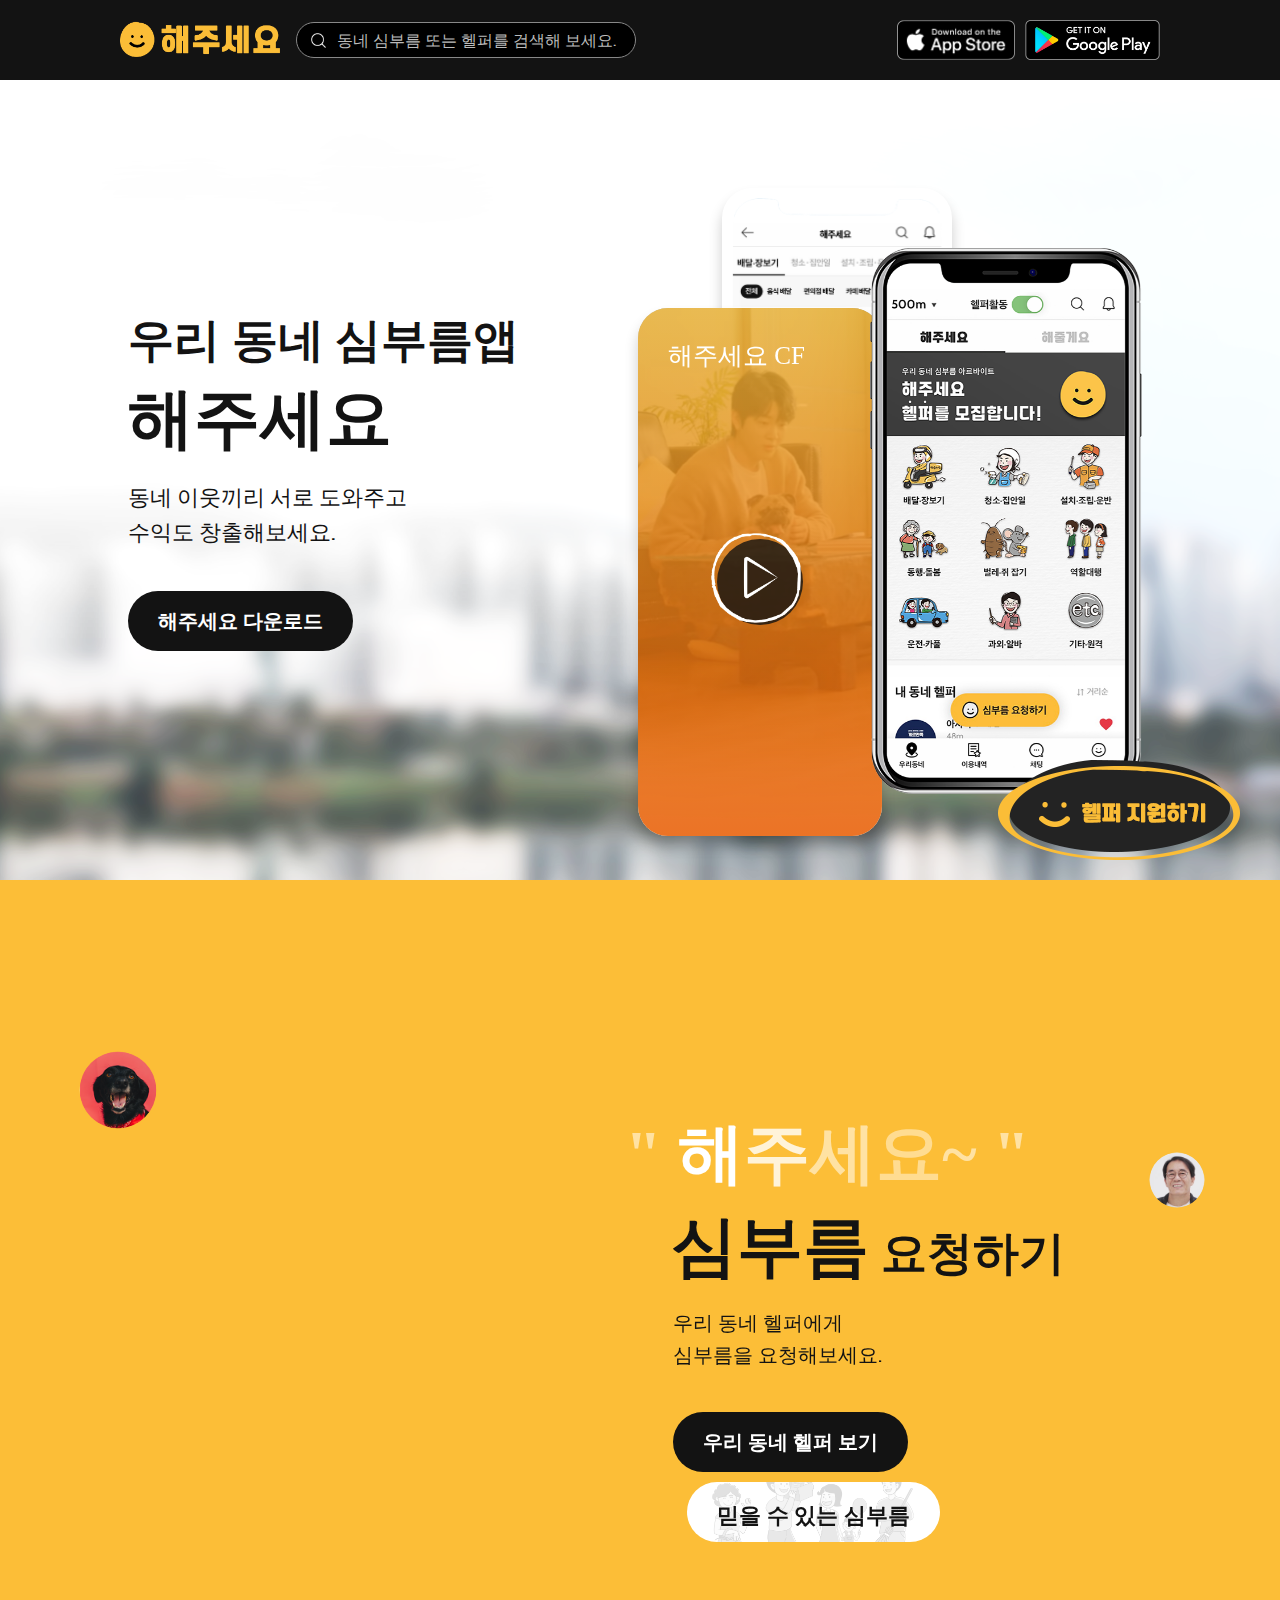
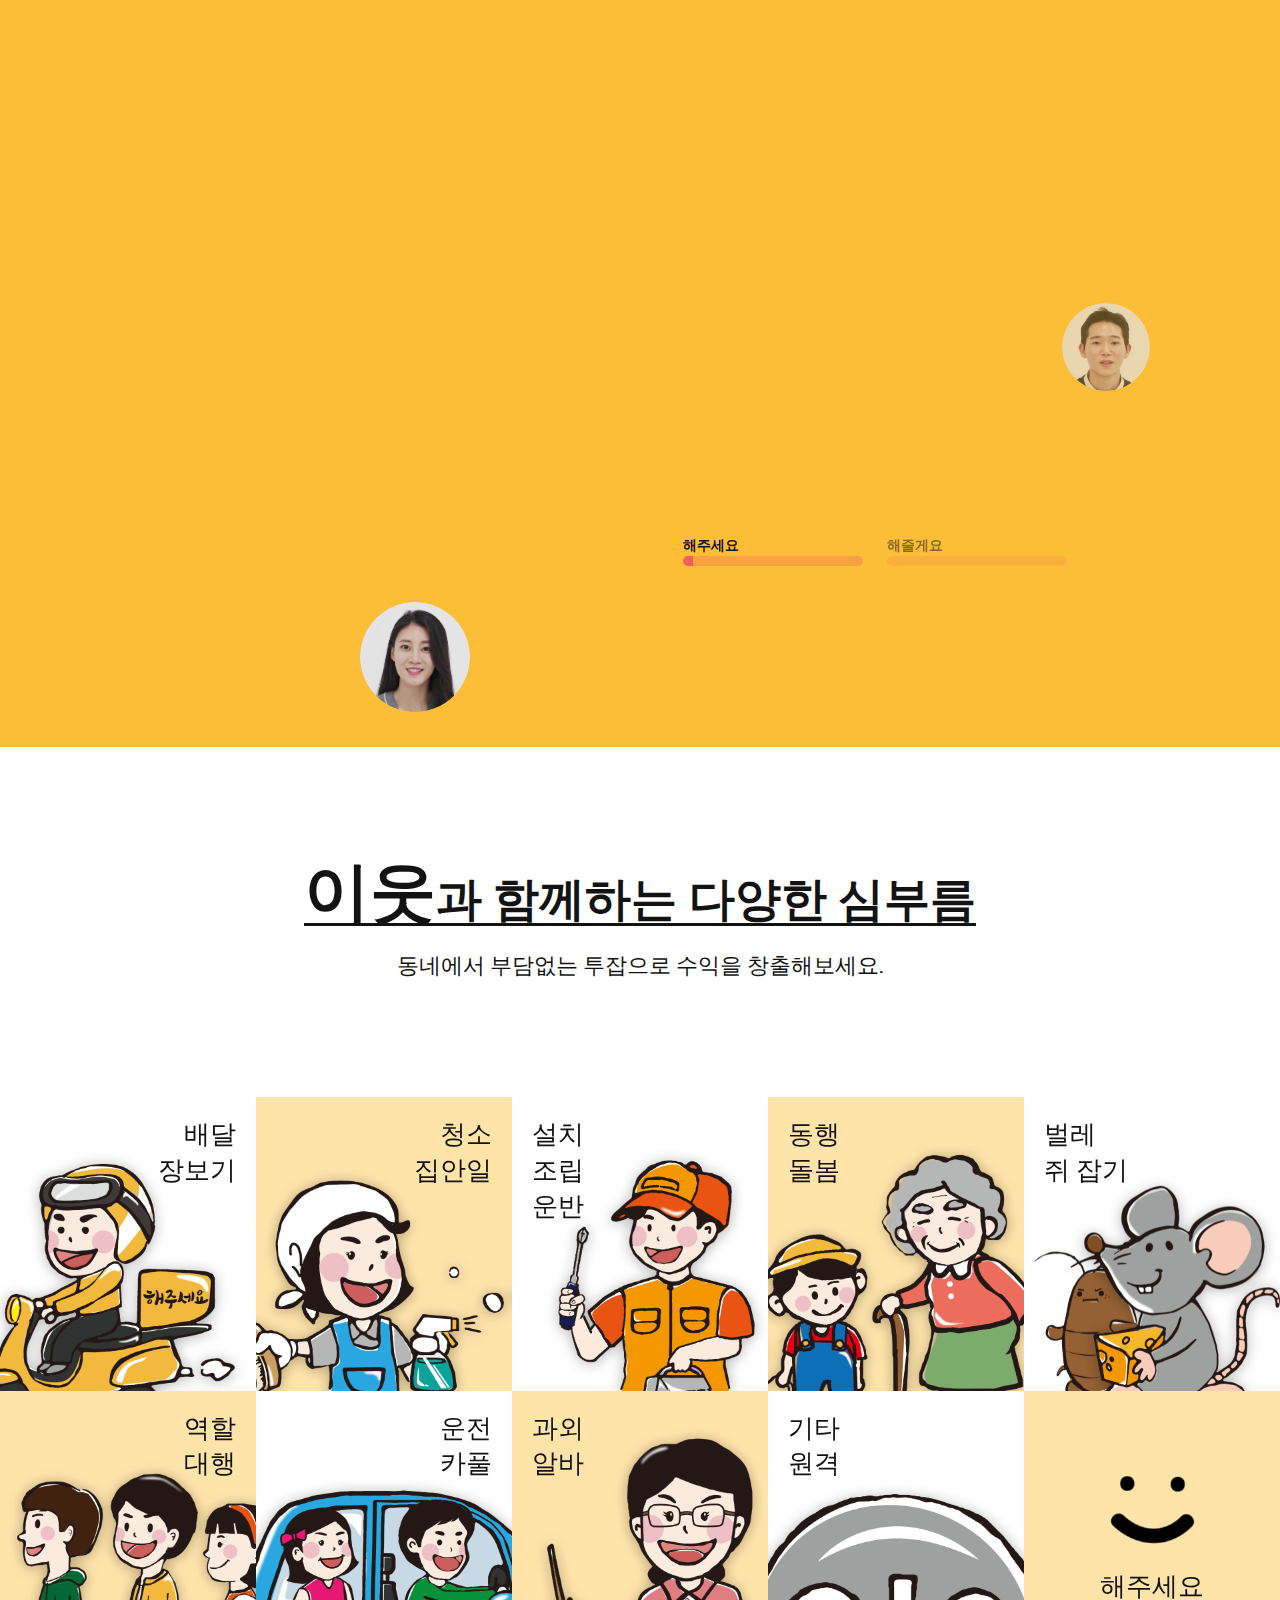
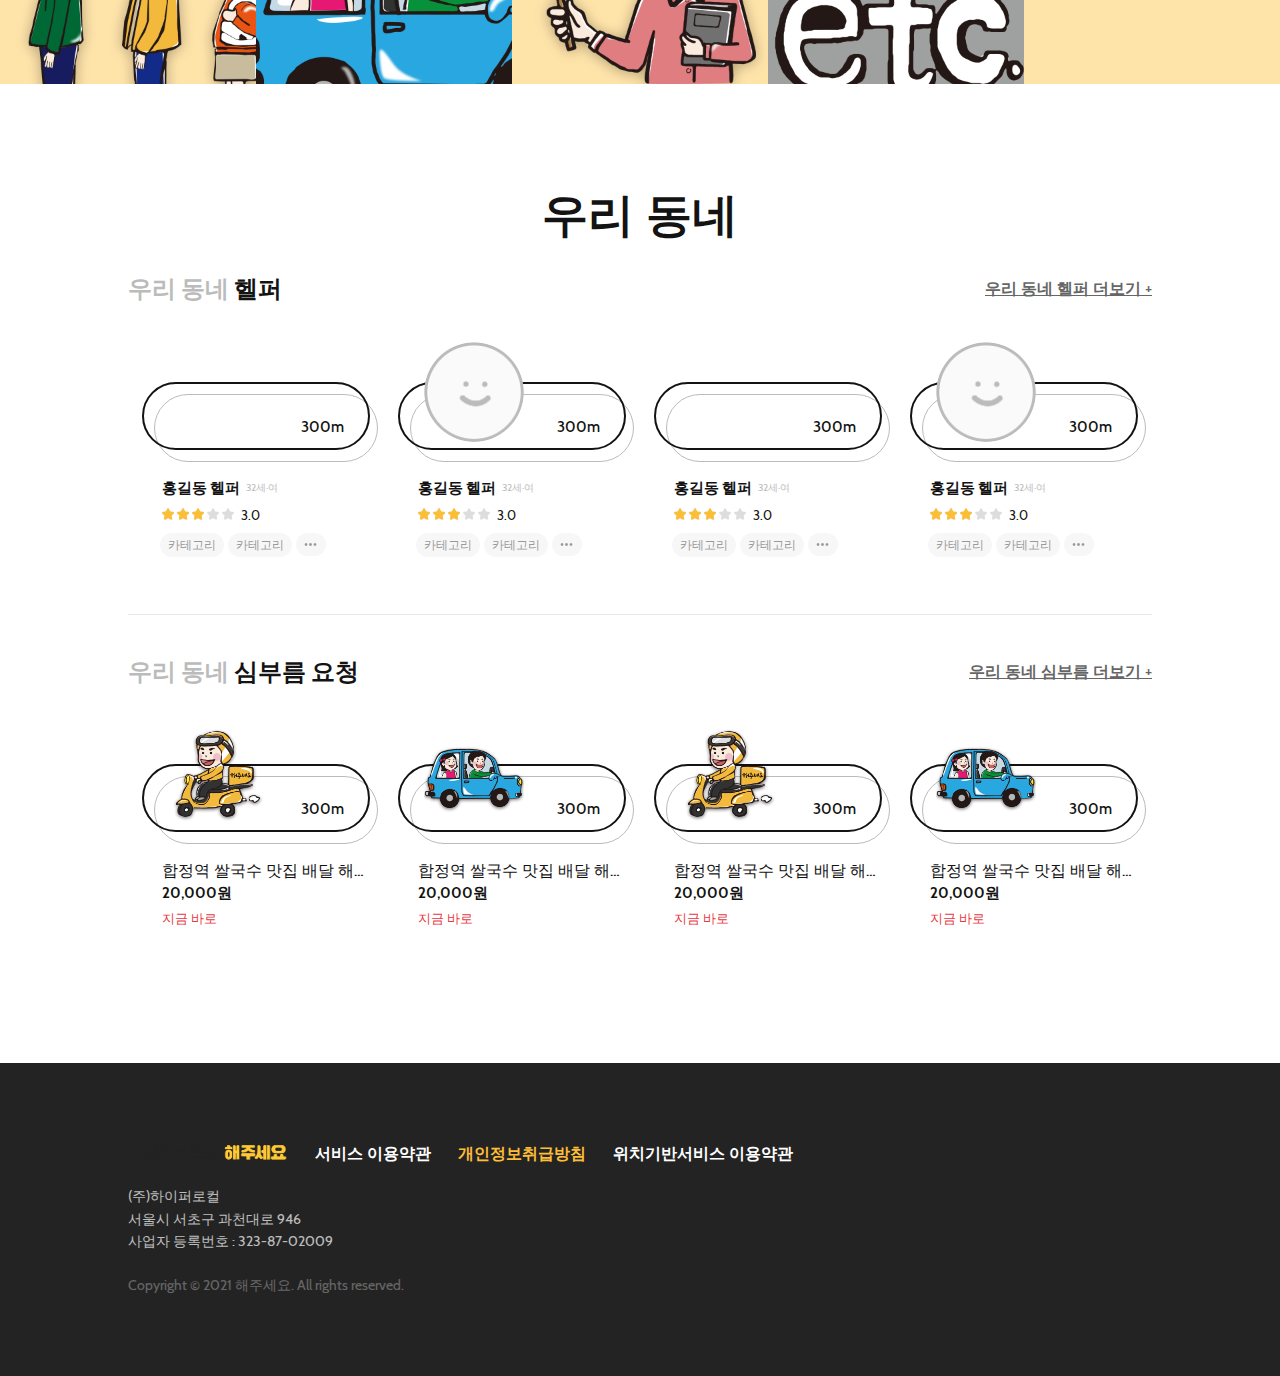
==== A010101.html @ 89521e93 "init" ====
<!DOCTYPE html>
<html lang="ko">
  <head>
    <title>해주세요</title>

    <meta charset="UTF-8" />
    <meta http-equiv="X-UA-Compatible" content="IE=edge" />
    <meta
      name="viewport"
      content="width=device-width, initial-scale=1.0, maximum-scale=1.0, user-scalable=0"
    />
    <meta name="title" content="해주세요" />
    <meta name="format-detection" content="telephone=no" />
    <script src="js/jquery.min.js"></script>
    <script src="js/slick.min.js"></script>
    <script src="js/swiper-bundle.min.js"></script>
    <script src="js/swiper-bundle.min.js"></script>
    <script src="js/photoswipe.min.js"></script>
    <script src="js/photoswipe-ui-default.min.js"></script>
    <script src="js/scripts.v1.js"></script>
    <link rel="stylesheet" href="css/swiper-bundle.min.css" />
    <link rel="stylesheet" href="css/photoswipe.min.css" />
    <link rel="stylesheet" href="css/default-skin.min.css" />
    <link rel="stylesheet" href="css/slick.min.css" />
    <link rel="stylesheet" href="css/swiper-bundle.min.css" />
    <link rel="stylesheet" href="css/style.v1.css" />
  </head>

  <body>
    <div id="viewport">
      <header class="header">
        <div class="app-inner">
          <div class="left">
            <ul class="util">
              <li>
                <h1>
                  <a href="A010101.html"><img src="img/logo.png" alt="" /></a>
                </h1>
              </li>
              <li class="headerSearch">
                <div class="global-search">
                  <input
                    type="text"
                    name=""
                    value=""
                    placeholder="동네 심부름 또는 헬퍼를 검색해 보세요."
                  />
                  <a href="B010101.html" class="ico search">검색</a>
                </div>
                <div class="list-keyword mobileKeyword">
                  <ul>
                    <li>
                      <a href="#">
                        <div class="keyword-img">
                          <img src="img/categoryA.png" alt="" />
                        </div>
                        <span class="word">배달·장보기</span>
                      </a>
                    </li>
                    <li>
                      <a href="#">
                        <span class="word">배달·장보기</span>
                      </a>
                    </li>
                    <li>
                      <a href="#">
                        <div class="keyword-img">
                          <img src="img/categoryG.png" alt="" />
                        </div>
                        <span class="word">배달·장보기</span>
                      </a>
                    </li>
                    <li>
                      <a href="#">
                        <span class="word">배달·장보기</span>
                      </a>
                    </li>
                  </ul>
                </div>
              </li>
            </ul>
          </div>
          <div class="right">
            <ul class="util">
              <li>
                <a
                  href="javascript:void(0);"
                  onclick="goAppStore();"
                  class="btn-store"
                  ><img src="img/app-store.png" alt=""
                /></a>
              </li>
              <li>
                <a
                  href="javascript:void(0);"
                  onclick="goPlayStore();"
                  class="btn-store"
                  ><img src="img/google-play.png" alt=""
                /></a>
              </li>
              <li class="mobileSearch">
                <a href="javascript:void(0);" class="ico search"></a>
              </li>
            </ul>
          </div>
        </div>
      </header>

      <div class="fixed-btn">
        <a href="helpers"
          ><img src="img/fixed-btn-01.png" alt="헬퍼 지원하기"
        /></a>
      </div>
      <div class="container">
        <section class="app-section main">
          <div class="app-inner">
            <div class="table">
              <div class="cell">
                <div class="copy">
                  <h2 class="tit reco">
                    우리 동네 심부름앱<br /><b>해주세요</b>
                  </h2>
                  <p>동네 이웃끼리 서로 도와주고<br />수익도 창출해보세요.</p>
                  <div class="box-btn">
                    <a
                      href="javascript:void(0);"
                      onclick="goCommonStore();"
                      class="btn normal main-btn"
                      >해주세요 다운로드</a
                    >
                  </div>
                </div>

                <div class="mockup el-move-defualt">
                  <div class="device small">
                    <div class="device-inner">
                      <img src="img/img-hepers.png" alt="" />
                    </div>
                  </div>
                  <div class="device video">
                    <p class="reco">해주세요 CF</p>
                    <div class="device-inner">
                      <img src="img/img-video.png" alt="" />
                    </div>
                    <a
                      href="https://youtu.be/a8Wl3noHQjM"
                      target="_blank"
                      class="play"
                      >동영상보기</a
                    >
                  </div>
                  <div class="device strong">
                    <div class="device-inner">
                      <img src="img/img-device-main.png" alt="" />
                    </div>
                  </div>
                </div>
              </div>
            </div>
          </div>
        </section>

        <section class="app-section slideCont service">
          <ul class="slick-slider single-item">
            <li class="service-please">
              <div class="app-inner">
                <div class="table">
                  <div class="cell">
                    <div class="copy">
                      <h3 class="tit reco">
                        <span class="color clv3">"&nbsp;</span>
                        <span class="color clv1">해</span>
                        <span class="color clv2">주</span>
                        <span class="color clv3">세</span>
                        <span class="color clv4">요</span>
                        <span class="color clv3">~</span>
                        <span class="color clv3">&nbsp;"</span>
                      </h3>
                      <h3 class="tit reco"><b>심부름</b> 요청하기</h3>
                      <p>
                        우리 동네 헬퍼에게<br />
                        심부름을 요청해보세요.
                      </p>
                      <div class="box-btn">
                        <a href="B010101.html" class="btn normal"
                          >우리 동네 헬퍼 보기</a
                        >
                        <a href="C010101.html" class="btn point"
                          >믿을 수 있는 심부름</a
                        >
                      </div>
                    </div>
                  </div>
                </div>
                <div class="mockup el-move">
                  <div class="device device01">
                    <div class="device-inner">
                      <img src="img/img-profile.png" alt="" />
                    </div>
                  </div>
                  <div class="device device02" style="position: relative">
                    <div class="device-inner">
                      <img src="img/img-hepers.png" alt="" />
                    </div>
                  </div>
                </div>
              </div>
            </li>
            <li class="service-doit">
              <div class="app-inner">
                <div class="table">
                  <div class="cell">
                    <div class="copy">
                      <h3 class="tit reco">
                        <span class="color clv3">"&nbsp;</span>
                        <span class="color clv1">해</span>
                        <span class="color clv2">줄</span>
                        <span class="color clv3">게</span>
                        <span class="color clv4">요</span>
                        <span class="color clv3">~</span>
                        <span class="color clv3">&nbsp;"</span>
                      </h3>
                      <h3 class="tit reco"><b>헬퍼</b>로 활동하기</h3>
                      <p>
                        동네에서 부담없는 투잡으로<br />
                        수익을 창출해보세요.
                      </p>
                      <div class="box-btn">
                        <a href="#" class="btn normal">헬퍼 지원하기</a>
                      </div>
                    </div>
                  </div>
                </div>
                <div class="mockup el-move">
                  <div class="device device01">
                    <div class="device-inner">
                      <div class="swiper-container device-swiper">
                        <ul class="swiper-wrapper">
                          <li class="swiper-slide">
                            <img src="img/img-video.png" alt="" />
                          </li>
                          <li class="swiper-slide">
                            <img src="img/img-demo.png" alt="" />
                          </li>
                          <li class="swiper-slide">
                            <img src="img/img-video.png" alt="" />
                          </li>
                          <li class="swiper-slide">
                            <img src="img/img-demo.png" alt="" />
                          </li>
                        </ul>
                        <div class="swiper-pagination"></div>
                      </div>
                    </div>
                  </div>
                  <div class="device device01">
                    <div class="device-inner">
                      <img src="img/img-pagedetail.png" alt="" />
                    </div>
                  </div>
                  <div class="device device02">
                    <div class="device-inner">
                      <img src="img/img-list.png" alt="" />
                    </div>
                  </div>
                </div>
              </div>
            </li>
          </ul>
          <div class="progressPosition">
            <div class="progressBarContainer">
              <a href="#" class="slider-link-tab">
                <h3>해주세요</h3>
                <span data-slick-index="0" class="progressBar"></span>
              </a>
              <a href="#" class="slider-link-tab">
                <h3>해줄게요</h3>
                <span data-slick-index="1" class="progressBar"></span>
              </a>
            </div>
          </div>

          <div class="request-area">
            <div class="request-ani-item request01">
              <span class="ui-wave">
                <div class="profile">
                  <span
                    class="img"
                    style="background-image: url('img/img-request01.png')"
                  >
                  </span>
                </div>
                <span class="wave wave-1"></span>
                <span class="wave wave-2"></span>
                <span class="wave wave-3"></span>
              </span>
            </div>

            <div class="request-ani-item request02">
              <span class="ui-wave">
                <div class="profile">
                  <span
                    class="img"
                    style="background-image: url('img/reviewer03.png')"
                  >
                  </span>
                </div>
                <span class="wave wave-1"></span>
                <span class="wave wave-2"></span>
                <span class="wave wave-3"></span>
              </span>
            </div>

            <div class="request-ani-item request03">
              <span class="ui-wave">
                <div class="profile">
                  <span
                    class="img"
                    style="background-image: url('img/reviewer02.png')"
                  >
                  </span>
                </div>
                <span class="wave wave-1"></span>
                <span class="wave wave-2"></span>
                <span class="wave wave-3"></span>
              </span>
            </div>

            <div class="request-ani-item request04">
              <span class="ui-wave">
                <div class="profile">
                  <span
                    class="img"
                    style="background-image: url('img/reviewer01.png')"
                  >
                  </span>
                </div>
                <span class="wave wave-1"></span>
                <span class="wave wave-2"></span>
                <span class="wave wave-3"></span>
              </span>
            </div>
          </div>
          <div class="map-area"></div>
        </section>

        <section class="app-section category">
          <div class="copy">
            <h2 class="tit reco"><b>이웃</b>과 함께하는 다양한 심부름</h2>
            <p>동네에서 부담없는 투잡으로 수익을 창출해보세요.</p>
          </div>
          <ul class="list-category">
            <li class="right">
              <p>배달<br />장보기</p>
              <img src="img/category01.png" alt="" />
            </li>
            <li class="right">
              <p>청소<br />집안일</p>
              <img src="img/category02.png" alt="" />
            </li>
            <li>
              <p>설치<br />조립<br />운반</p>
              <img src="img/category03.png" alt="" />
            </li>
            <li>
              <p>동행<br />돌봄</p>
              <img src="img/category04.png" alt="" />
            </li>
            <li>
              <p>벌레<br />쥐 잡기</p>
              <img src="img/category05.png" alt="" />
            </li>
            <li class="right">
              <p>역할<br />대행</p>
              <img src="img/category06.png" alt="" />
            </li>
            <li class="right">
              <p>운전<br />카풀</p>
              <img src="img/category07.png" alt="" />
            </li>
            <li>
              <p>과외<br />알바</p>
              <img src="img/category08.png" alt="" />
            </li>
            <li>
              <p>기타<br />원격</p>
              <img src="img/category09.png" alt="" />
            </li>
            <li class="last">
              <p>해주세요</p>
              <img src="img/category10.png" alt="" />
            </li>
          </ul>
        </section>

        <section class="app-section list">
          <div class="app-inner">
            <div class="copy">
              <h2 class="tit reco">우리 동네</h2>
            </div>
            <div class="app-cont">
              <div class="app-title grid-div">
                <div class="left">
                  <h3 class="tit-lv1"><em class="gray">우리 동네</em> 헬퍼</h3>
                </div>
                <div class="right">
                  <a href="A030101.html" class="btn-text"
                    >우리 동네 헬퍼 더보기 +</a
                  >
                </div>
              </div>
              <div class="list-default">
                <ul class="list-default-ul">
                  <li class="list-default-li">
                    <a class="list-default-link" href="A030101.html">
                      <div class="statusfile">
                        <div class="profile">
                          <span
                            class="img"
                            style="
                              background-image: url(https://files.beautycorn.ai/data.dev/doctor/f35f46d24a434503b2e2e4b3d00df338.jpg);
                            "
                          ></span>
                        </div>
                        <p class="countInfo">300m</p>
                      </div>
                      <div class="infofile">
                        <div class="tit">
                          <span class="name">홍길동 헬퍼</span>
                          <span class="side">32세·여</span>
                        </div>
                        <div class="individual-star">
                          <div class="star-wrap">
                            <i class="icon-star"></i>
                            <i class="icon-star"></i>
                            <i class="icon-star"></i>
                            <i class="icon-star"></i>
                            <i class="icon-star"></i>
                            <span
                              class="star"
                              style="width: 60%"
                              data-column-name="starWidth"
                            >
                              <i class="icon-star active"></i>
                              <i class="icon-star active"></i>
                              <i class="icon-star active"></i>
                              <i class="icon-star active"></i>
                              <i class="icon-star active"></i>
                            </span>
                          </div>
                          <span class="score-val" data-column-name="evalPoint"
                            >3.0</span
                          >
                        </div>
                        <ul class="lst-site" data-ele-name="txPart">
                          <li>카테고리</li>
                          <li>카테고리</li>
                          <li class="hide">카테고리</li>
                          <li class="hide">카테고리</li>
                          <li class="hide">카테고리</li>
                          <li class="more"></li>
                        </ul>
                      </div>
                    </a>
                  </li>

                  <li class="list-default-li">
                    <a class="list-default-link" href="A030101.html">
                      <div class="statusfile">
                        <div class="profile">
                          <span
                            class="img"
                            style="
                              background-image: url(img/human-default-null.png);
                            "
                          >
                          </span>
                        </div>
                        <p class="countInfo">300m</p>
                      </div>
                      <div class="infofile">
                        <div class="tit">
                          <span class="name">홍길동 헬퍼</span>
                          <span class="side">32세·여</span>
                        </div>
                        <div class="individual-star">
                          <div class="star-wrap">
                            <i class="icon-star"></i>
                            <i class="icon-star"></i>
                            <i class="icon-star"></i>
                            <i class="icon-star"></i>
                            <i class="icon-star"></i>
                            <span
                              class="star"
                              style="width: 60%"
                              data-column-name="starWidth"
                            >
                              <i class="icon-star active"></i>
                              <i class="icon-star active"></i>
                              <i class="icon-star active"></i>
                              <i class="icon-star active"></i>
                              <i class="icon-star active"></i>
                            </span>
                          </div>
                          <span class="score-val" data-column-name="evalPoint"
                            >3.0</span
                          >
                        </div>
                        <ul class="lst-site" data-ele-name="txPart">
                          <li>카테고리</li>
                          <li>카테고리</li>
                          <li class="hide">카테고리</li>
                          <li class="hide">카테고리</li>
                          <li class="hide">카테고리</li>
                          <li class="more"></li>
                        </ul>
                      </div>
                    </a>
                  </li>

                  <li class="list-default-li">
                    <a class="list-default-link" href="A030101.html">
                      <div class="statusfile">
                        <div class="profile">
                          <span
                            class="img"
                            style="
                              background-image: url(https://files.beautycorn.ai/data.dev/doctor/f35f46d24a434503b2e2e4b3d00df338.jpg);
                            "
                          ></span>
                        </div>
                        <p class="countInfo">300m</p>
                      </div>
                      <div class="infofile">
                        <div class="tit">
                          <span class="name">홍길동 헬퍼</span>
                          <span class="side">32세·여</span>
                        </div>
                        <div class="individual-star">
                          <div class="star-wrap">
                            <i class="icon-star"></i>
                            <i class="icon-star"></i>
                            <i class="icon-star"></i>
                            <i class="icon-star"></i>
                            <i class="icon-star"></i>
                            <span
                              class="star"
                              style="width: 60%"
                              data-column-name="starWidth"
                            >
                              <i class="icon-star active"></i>
                              <i class="icon-star active"></i>
                              <i class="icon-star active"></i>
                              <i class="icon-star active"></i>
                              <i class="icon-star active"></i>
                            </span>
                          </div>
                          <span class="score-val" data-column-name="evalPoint"
                            >3.0</span
                          >
                        </div>
                        <ul class="lst-site" data-ele-name="txPart">
                          <li>카테고리</li>
                          <li>카테고리</li>
                          <li class="hide">카테고리</li>
                          <li class="hide">카테고리</li>
                          <li class="hide">카테고리</li>
                          <li class="more"></li>
                        </ul>
                      </div>
                    </a>
                  </li>

                  <li class="list-default-li">
                    <a class="list-default-link" href="A030101.html">
                      <div class="statusfile">
                        <div class="profile">
                          <span
                            class="img"
                            style="
                              background-image: url(img/human-default-null.png);
                            "
                          >
                          </span>
                        </div>
                        <p class="countInfo">300m</p>
                      </div>
                      <div class="infofile">
                        <div class="tit">
                          <span class="name">홍길동 헬퍼</span>
                          <span class="side">32세·여</span>
                        </div>
                        <div class="individual-star">
                          <div class="star-wrap">
                            <i class="icon-star"></i>
                            <i class="icon-star"></i>
                            <i class="icon-star"></i>
                            <i class="icon-star"></i>
                            <i class="icon-star"></i>
                            <span
                              class="star"
                              style="width: 60%"
                              data-column-name="starWidth"
                            >
                              <i class="icon-star active"></i>
                              <i class="icon-star active"></i>
                              <i class="icon-star active"></i>
                              <i class="icon-star active"></i>
                              <i class="icon-star active"></i>
                            </span>
                          </div>
                          <span class="score-val" data-column-name="evalPoint"
                            >3.0</span
                          >
                        </div>
                        <ul class="lst-site" data-ele-name="txPart">
                          <li>카테고리</li>
                          <li>카테고리</li>
                          <li class="hide">카테고리</li>
                          <li class="hide">카테고리</li>
                          <li class="hide">카테고리</li>
                          <li class="more"></li>
                        </ul>
                      </div>
                    </a>
                  </li>
                </ul>
              </div>
              <div class="mobileBlock more-btn">
                <a href="B010101.html" class="btn">더보기</a>
              </div>
            </div>

            <div class="app-cont">
              <div class="app-title grid-div">
                <div class="left">
                  <h3 class="tit-lv1">
                    <em class="gray">우리 동네</em> 심부름 요청
                  </h3>
                </div>
                <div class="right">
                  <a href="B010101.html" class="btn-text"
                    >우리 동네 심부름 더보기 +</a
                  >
                </div>
              </div>
              <div class="list-default">
                <ul class="list-default-ul">
                  <li class="list-default-li">
                    <a class="list-default-link" href="A040103.html">
                      <div class="statusfile">
                        <div class="profile service">
                          <span
                            class="img"
                            style="background-image: url(img/categoryA.png)"
                          >
                          </span>
                        </div>
                        <p class="countInfo">300m</p>
                      </div>
                      <div class="infofile">
                        <span class="help">
                          합정역 쌀국수 맛집 배달 해주세요!합정역 쌀국수 맛집
                          배달 해주세요!
                        </span>
                        <div class="tit">
                          <span class="name">20,000원</span>
                        </div>
                        <div class="desc">
                          <em class="nagetive">지금 바로</em>
                        </div>
                      </div>
                    </a>
                  </li>

                  <li class="list-default-li">
                    <a class="list-default-link" href="A040103.html">
                      <div class="statusfile">
                        <div class="profile service">
                          <span
                            class="img"
                            style="background-image: url(img/categoryG.png)"
                          >
                          </span>
                        </div>
                        <p class="countInfo">300m</p>
                      </div>
                      <div class="infofile">
                        <span class="help">
                          합정역 쌀국수 맛집 배달 해주세요!합정역 쌀국수 맛집
                          배달 해주세요!
                        </span>
                        <div class="tit">
                          <span class="name">20,000원</span>
                        </div>
                        <div class="desc">
                          <em class="nagetive">지금 바로</em>
                        </div>
                      </div>
                    </a>
                  </li>

                  <li class="list-default-li">
                    <a class="list-default-link" href="A040103.html">
                      <div class="statusfile">
                        <div class="profile service">
                          <span
                            class="img"
                            style="background-image: url(img/categoryA.png)"
                          >
                          </span>
                        </div>
                        <p class="countInfo">300m</p>
                      </div>
                      <div class="infofile">
                        <span class="help">
                          합정역 쌀국수 맛집 배달 해주세요!합정역 쌀국수 맛집
                          배달 해주세요!
                        </span>
                        <div class="tit">
                          <span class="name">20,000원</span>
                        </div>
                        <div class="desc">
                          <em class="nagetive">지금 바로</em>
                        </div>
                      </div>
                    </a>
                  </li>

                  <li class="list-default-li">
                    <a class="list-default-link" href="A040103.html">
                      <div class="statusfile">
                        <div class="profile service">
                          <span
                            class="img"
                            style="background-image: url(img/categoryG.png)"
                          >
                          </span>
                        </div>
                        <p class="countInfo">300m</p>
                      </div>
                      <div class="infofile">
                        <span class="help">
                          합정역 쌀국수 맛집 배달 해주세요!합정역 쌀국수 맛집
                          배달 해주세요!
                        </span>
                        <div class="tit">
                          <span class="name">20,000원</span>
                        </div>
                        <div class="desc">
                          <em class="nagetive">지금 바로</em>
                        </div>
                      </div>
                    </a>
                  </li>
                </ul>
              </div>
              <div class="mobileBlock more-btn">
                <a href="B010101.html" class="btn">더보기</a>
              </div>
            </div>
          </div>
        </section>
      </div>
      <footer>
        <div class="app-inner">
          <div class="fnb">
            <ul>
              <li class="logo">
                <a href="#"><img src="img/logo-footer.png" alt="" /></a>
              </li>
              <li><a href="#">서비스 이용약관</a></li>
              <li>
                <a href="#"
                  ><b><em class="positive">개인정보취급방침</em></b></a
                >
              </li>
              <li><a href="#">위치기반서비스 이용약관</a></li>
            </ul>
          </div>
          <div class="address">
            <ul>
              <li>(주)하이퍼로컬</li>
              <li>서울시 서초구 과천대로 946</li>
              <li>사업자 등록번호 : 323-87-02009</li>
            </ul>
          </div>
          <small class="copyright">
            Copyright © 2021 해주세요. All rights reserved.
          </small>
        </div>
      </footer>
    </div>
    <script>
      $(document).ready(function () {
        serviceSlide();
        mockupSlide();
        setTimeout(function () {
          $(".el-move-defualt").addClass("active");
        }, 300);
      });

      function mockupSlide() {
        var mySwiper = new Swiper(".device-swiper", {
          pagination: {
            el: ".swiper-pagination",
            clickable: true,
          },
          autoplay: {
            delay: 3000,
          },
          slidesPerView: 1,
        });
      }
      function serviceSlide() {
        var serviceSlide = $(".service > .slick-slider");
        $(".request-area").addClass("on");

        serviceSlide.slick({
          infinite: true,
          arrows: false,
          dots: false,
          autoplay: false,
          speed: 1000,
          cssEase: "cubic-bezier(0.645, 0.045, 0.355, 1.000)",
          // autoplaySpeed: 10000,
          draggable: false,
          slidesToShow: 1,
          slidesToScroll: 1,
          touchMove: false,
        });

        //ticking machine
        var percentTime;
        var tick;
        var time = 1;
        var progressBarIndex = 0;
        $(".progressBarContainer .progressBar").each(function (index) {
          var progress =
            "<div class='inProgress inProgress" + index + "'></div>";
          $(this).html(progress);
        });
        function startProgressbar() {
          resetProgressbar();
          percentTime = 0;
          tick = setInterval(interval, 25); // speed
        }
        function interval() {
          if (
            $(
              '.slick-slider .slick-track div[data-slick-index="' +
                progressBarIndex +
                '"]'
            ).attr("aria-hidden") === "true"
          ) {
            progressBarIndex = $(
              '.slick-slider .slick-track div[aria-hidden="false"]'
            ).data("slickIndex");
            startProgressbar();

            // $(this).find('.slider-link-tab').addClass('on');
          } else {
            percentTime += 1 / (time + 5);
            $(".inProgress" + progressBarIndex)
              .css({
                width: percentTime + "%",
              })
              .parents(".slider-link-tab")
              .addClass("on");
            if (percentTime >= 100) {
              $(".single-item").slick("slickNext");
              progressBarIndex++;
              if (progressBarIndex > 1) {
                // slide count
                progressBarIndex = 0;
              }
              startProgressbar();
            }
          }
        }
        function resetProgressbar() {
          $(".inProgress")
            .css({
              width: 0 + "%",
            })
            .parents(".slider-link-tab")
            .removeClass("on");
          clearInterval(tick);
        }
        startProgressbar();
        // End ticking machine
        $(".progressBarContainer").each(function () {
          $(this)
            .find(".slider-link-tab")
            .on("click", function (e) {
              e.preventDefault();
              clearInterval(tick);
              var goToThisIndex = $(this).find("span").data("slickIndex");
              $(".single-item").slick("slickGoTo", goToThisIndex, false);
              startProgressbar();
            });
        });
        serviceSlide.on("afterChange", function () {
          if (
            $(".service-please")
              .parents(".slick-slide")
              .hasClass("slick-active")
          ) {
            $(".request-area").addClass("on");
          }
          if (
            $(".service-doit").parents(".slick-slide").hasClass("slick-active")
          ) {
            $(".map-area").addClass("on");
          }
        });
        $(".slick-slider").on("beforeChange", function () {
          if (
            $(".service-please")
              .parents(".slick-slide")
              .hasClass("slick-active")
          ) {
            $(".request-area").removeClass("on");
          }
          if (
            $(".service-doit").parents(".slick-slide").hasClass("slick-active")
          ) {
            $(".map-area").removeClass("on");
          }
        });
      }
    </script>
  </body>
</html>
---- css/default-skin.min.css ----
/*! PhotoSwipe Default UI CSS by Dmitry Semenov | photoswipe.com | MIT license */.pswp__button{width:44px;height:44px;position:relative;background:0 0;cursor:pointer;overflow:visible;-webkit-appearance:none;display:block;border:0;padding:0;margin:0;float:right;opacity:.75;-webkit-transition:opacity .2s;transition:opacity .2s;-webkit-box-shadow:none;box-shadow:none}.pswp__button:focus,.pswp__button:hover{opacity:1}.pswp__button:active{outline:0;opacity:.9}.pswp__button::-moz-focus-inner{padding:0;border:0}.pswp__ui--over-close .pswp__button--close{opacity:1}.pswp__button,.pswp__button--arrow--left:before,.pswp__button--arrow--right:before{background:url(default-skin.png) 0 0 no-repeat;background-size:264px 88px;width:44px;height:44px}@media (-webkit-min-device-pixel-ratio:1.1),(-webkit-min-device-pixel-ratio:1.09375),(min-resolution:105dpi),(min-resolution:1.1dppx){.pswp--svg .pswp__button,.pswp--svg .pswp__button--arrow--left:before,.pswp--svg .pswp__button--arrow--right:before{background-image:url(default-skin.svg)}.pswp--svg .pswp__button--arrow--left,.pswp--svg .pswp__button--arrow--right{background:0 0}}.pswp__button--close{background-position:0 -44px}.pswp__button--share{background-position:-44px -44px}.pswp__button--fs{display:none}.pswp--supports-fs .pswp__button--fs{display:block}.pswp--fs .pswp__button--fs{background-position:-44px 0}.pswp__button--zoom{display:none;background-position:-88px 0}.pswp--zoom-allowed .pswp__button--zoom{display:block}.pswp--zoomed-in .pswp__button--zoom{background-position:-132px 0}.pswp--touch .pswp__button--arrow--left,.pswp--touch .pswp__button--arrow--right{visibility:hidden}.pswp__button--arrow--left,.pswp__button--arrow--right{background:0 0;top:50%;margin-top:-50px;width:70px;height:100px;position:absolute}.pswp__button--arrow--left{left:0}.pswp__button--arrow--right{right:0}.pswp__button--arrow--left:before,.pswp__button--arrow--right:before{content:'';top:35px;background-color:rgba(0,0,0,.3);height:30px;width:32px;position:absolute}.pswp__button--arrow--left:before{left:6px;background-position:-138px -44px}.pswp__button--arrow--right:before{right:6px;background-position:-94px -44px}.pswp__counter,.pswp__share-modal{-webkit-user-select:none;-moz-user-select:none;-ms-user-select:none;user-select:none}.pswp__share-modal{display:block;background:rgba(0,0,0,.5);width:100%;height:100%;top:0;left:0;padding:10px;position:absolute;z-index:1600;opacity:0;-webkit-transition:opacity .25s ease-out;transition:opacity .25s ease-out;-webkit-backface-visibility:hidden;will-change:opacity}.pswp__share-modal--hidden{display:none}.pswp__share-tooltip{z-index:1620;position:absolute;background:#fff;top:56px;border-radius:2px;display:block;width:auto;right:44px;-webkit-box-shadow:0 2px 5px rgba(0,0,0,.25);box-shadow:0 2px 5px rgba(0,0,0,.25);-webkit-transform:translateY(6px);-ms-transform:translateY(6px);transform:translateY(6px);-webkit-transition:-webkit-transform .25s;transition:transform .25s;-webkit-backface-visibility:hidden;will-change:transform}.pswp__share-tooltip a{display:block;padding:8px 12px;color:#000;text-decoration:none;font-size:14px;line-height:18px}.pswp__share-tooltip a:hover{text-decoration:none;color:#000}.pswp__share-tooltip a:first-child{border-radius:2px 2px 0 0}.pswp__share-tooltip a:last-child{border-radius:0 0 2px 2px}.pswp__share-modal--fade-in{opacity:1}.pswp__share-modal--fade-in .pswp__share-tooltip{-webkit-transform:translateY(0);-ms-transform:translateY(0);transform:translateY(0)}.pswp--touch .pswp__share-tooltip a{padding:16px 12px}a.pswp__share--facebook:before{content:'';display:block;width:0;height:0;position:absolute;top:-12px;right:15px;border:6px solid transparent;border-bottom-color:#fff;-webkit-pointer-events:none;-moz-pointer-events:none;pointer-events:none}a.pswp__share--facebook:hover{background:#3e5c9a;color:#fff}a.pswp__share--facebook:hover:before{border-bottom-color:#3e5c9a}a.pswp__share--twitter:hover{background:#55acee;color:#fff}a.pswp__share--pinterest:hover{background:#ccc;color:#ce272d}a.pswp__share--download:hover{background:#ddd}.pswp__counter{position:absolute;left:0;top:0;height:44px;font-size:13px;line-height:44px;color:#fff;opacity:.75;padding:0 10px}.pswp__caption{position:absolute;left:0;bottom:0;width:100%;min-height:44px}.pswp__caption small{font-size:11px;color:#bbb}.pswp__caption__center{text-align:left;max-width:420px;margin:0 auto;font-size:13px;padding:10px;line-height:20px;color:#ccc}.pswp__caption--empty{display:none}.pswp__caption--fake{visibility:hidden}.pswp__preloader{width:44px;height:44px;position:absolute;top:0;left:50%;margin-left:-22px;opacity:0;-webkit-transition:opacity .25s ease-out;transition:opacity .25s ease-out;will-change:opacity;direction:ltr}.pswp__preloader__icn{width:20px;height:20px;margin:12px}.pswp__preloader--active{opacity:1}.pswp__preloader--active .pswp__preloader__icn{background:url(preloader.gif) 0 0 no-repeat}.pswp--css_animation .pswp__preloader--active{opacity:1}.pswp--css_animation .pswp__preloader--active .pswp__preloader__icn{-webkit-animation:clockwise .5s linear infinite;animation:clockwise .5s linear infinite}.pswp--css_animation .pswp__preloader--active .pswp__preloader__donut{-webkit-animation:donut-rotate 1s cubic-bezier(.4,0,.22,1) infinite;animation:donut-rotate 1s cubic-bezier(.4,0,.22,1) infinite}.pswp--css_animation .pswp__preloader__icn{background:0 0;opacity:.75;width:14px;height:14px;position:absolute;left:15px;top:15px;margin:0}.pswp--css_animation .pswp__preloader__cut{position:relative;width:7px;height:14px;overflow:hidden}.pswp--css_animation .pswp__preloader__donut{-webkit-box-sizing:border-box;box-sizing:border-box;width:14px;height:14px;border:2px solid #fff;border-radius:50%;border-left-color:transparent;border-bottom-color:transparent;position:absolute;top:0;left:0;background:0 0;margin:0}@media screen and (max-width:1024px){.pswp__preloader{position:relative;left:auto;top:auto;margin:0;float:right}}@-webkit-keyframes clockwise{0%{-webkit-transform:rotate(0);transform:rotate(0)}100%{-webkit-transform:rotate(360deg);transform:rotate(360deg)}}@keyframes clockwise{0%{-webkit-transform:rotate(0);transform:rotate(0)}100%{-webkit-transform:rotate(360deg);transform:rotate(360deg)}}@-webkit-keyframes donut-rotate{0%{-webkit-transform:rotate(0);transform:rotate(0)}50%{-webkit-transform:rotate(-140deg);transform:rotate(-140deg)}100%{-webkit-transform:rotate(0);transform:rotate(0)}}@keyframes donut-rotate{0%{-webkit-transform:rotate(0);transform:rotate(0)}50%{-webkit-transform:rotate(-140deg);transform:rotate(-140deg)}100%{-webkit-transform:rotate(0);transform:rotate(0)}}.pswp__ui{-webkit-font-smoothing:auto;visibility:visible;opacity:1;z-index:1550}.pswp__top-bar{position:absolute;left:0;top:0;height:44px;width:100%}.pswp--has_mouse .pswp__button--arrow--left,.pswp--has_mouse .pswp__button--arrow--right,.pswp__caption,.pswp__top-bar{-webkit-backface-visibility:hidden;will-change:opacity;-webkit-transition:opacity 333ms cubic-bezier(.4,0,.22,1);transition:opacity 333ms cubic-bezier(.4,0,.22,1)}.pswp--has_mouse .pswp__button--arrow--left,.pswp--has_mouse .pswp__button--arrow--right{visibility:visible}.pswp__caption,.pswp__top-bar{background-color:rgba(0,0,0,.5)}.pswp__ui--fit .pswp__caption,.pswp__ui--fit .pswp__top-bar{background-color:rgba(0,0,0,.3)}.pswp__ui--idle .pswp__top-bar{opacity:0}.pswp__ui--idle .pswp__button--arrow--left,.pswp__ui--idle .pswp__button--arrow--right{opacity:0}.pswp__ui--hidden .pswp__button--arrow--left,.pswp__ui--hidden .pswp__button--arrow--right,.pswp__ui--hidden .pswp__caption,.pswp__ui--hidden .pswp__top-bar{opacity:.001}.pswp__ui--one-slide .pswp__button--arrow--left,.pswp__ui--one-slide .pswp__button--arrow--right,.pswp__ui--one-slide .pswp__counter{display:none}.pswp__element--disabled{display:none!important}.pswp--minimal--dark .pswp__top-bar{background:0 0}
/*# sourceMappingURL=default-skin.min.css.map */
---- css/style.v1.css ----
@charset "UTF-8";

@import url(https://cdnjs.cloudflare.com/ajax/libs/photoswipe/4.1.2/photoswipe.min.css);

@import url(https://cdnjs.cloudflare.com/ajax/libs/Swiper/4.5.0/css/swiper.min.css);

* {
  -webkit-box-sizing: border-box;
  box-sizing: border-box;
}

:after,
:before {
  -webkit-box-sizing: border-box;
  box-sizing: border-box;
}

body,
div,
dl,
dt,
dd,
ul,
li,
h1,
h2,
h3,
h4,
h5,
h6,
code,
form,
fieldset,
legend,
textarea,
p,
th,
td,
input,
select,
textarea,
button {
  margin: 0;
  padding: 0;
}

dl,
ul,
menu,
li {
  list-style: none;
}

address,
caption,
code,
em,
var {
  font-style: normal;
}

img,
fieldset,
iframe {
  border: 0 none;
}

img {
  max-width: 100%;
  height: auto;
  -webkit-backface-visibility: hidden;
}

audio,
canvas,
iframe,
img,
svg,
video {
  vertical-align: middle;
}

input,
select,
textarea,
button {
  vertical-align: middle;
}

textarea {
  resize: none;
}

input::-ms-clear {
  display: none;
}

button {
  border: 0 none;
  background-color: transparent;
  cursor: pointer;
}

button,
input[type="button"],
input[type="submit"],
input[type="reset"],
input[type="file"] {
  -webkit-border-radius: 0;
  border-radius: 0;
  -webkit-appearance: button;
}

input[type="image"],
input[type="text"],
input[type="submit"],
input[type="password"],
input[type="search"] {
  -webkit-border-radius: 0;
  border-radius: 0;
  -webkit-appearance: none;
}

input:checked[type="checkbox"] {
  -webkit-appearance: checkbox;
  background-color: transparent;
}

input[type="search"]::-webkit-search-cancel-button {
  -webkit-appearance: none;
}

table {
  border-collapse: collapse;
  border-spacing: 0;
  empty-cells: show;
}

caption,
legend {
  visibility: hidden;
  overflow: hidden;
  width: 0;
  height: 0;
  font-size: 0;
  line-height: 0;
}

a {
  text-decoration: none;
  select-dummy: expression(this.hideFocus=true);
}

body,
h1,
h2,
h3,
h4,
h5,
h6,
th,
td,
input,
select,
textarea,
button {
  /* font family, letter-spacing etc...*/
}

hr {
  display: none;
}

textarea,
input {
  -webkit-apperence: none;
}

article,
aside,
details,
figcaption,
figure,
footer,
header,
hgroup,
nav,
section,
main,
menu {
  display: block;
}

q {
  quotes: none;
}

q:before,
q:after {
  content: "";
  content: none;
}

html,
body {
  width: 100%;
}

ul:after {
  content: "";
  clear: both;
  display: block;
}

/* #### Generated By: http://www.cufonfonts.com #### */

@font-face {
  font-family: "Recipekorea";
  src: url("https://cdn.jsdelivr.net/gh/projectnoonnu/noonfonts_2001@1.1/Recipekorea.woff")
    format("woff");
  font-weight: normal;
  font-style: normal;
}

/* en font */

@font-face {
  font-family: "Cabin";
  font-style: normal;
  font-weight: 400;
  src: local("Cabin Regular"), url("../font/Cabin-Regular.woff") format("woff");
}

@font-face {
  font-family: "Cabin";
  font-style: italic;
  font-weight: 400;
  src: local("Cabin Italic"), url("../font/Cabin-Italic.woff") format("woff");
}

@font-face {
  font-family: "Cabin";
  font-style: normal;
  font-weight: 600;
  src: local("Cabin Medium"), url("../font/Cabin-Medium.woff") format("woff");
}

@font-face {
  font-family: "Cabin";
  font-style: italic;
  font-weight: 600;
  src: local("Cabin Medium Italic"),
    url("../font/Cabin-MediumItalic.woff") format("woff");
}

@font-face {
  font-family: "Cabin";
  font-style: normal;
  font-weight: 700;
  src: local("Cabin SemiBold"),
    url("../font/Cabin-SemiBold.woff") format("woff");
}

@font-face {
  font-family: "Cabin";
  font-style: italic;
  font-weight: 700;
  src: local("Cabin SemiBold Italic"),
    url("../font/Cabin-SemiBoldItalic.woff") format("woff");
}

@font-face {
  font-family: "Cabin";
  font-style: normal;
  font-weight: 900;
  src: local("Cabin Bold"), url("../font/Cabin-Bold.woff") format("woff");
}

@font-face {
  font-family: "Cabin";
  font-style: italic;
  font-weight: 900;
  src: local("Cabin Bold Italic"),
    url("../font/Cabin-BoldItalic.woff") format("woff");
}

.mobilecopy {
  /*
        Animation
    */
  /*
        INPUT
    */
  /*
        LAYOUT
    */
  /*
        Include
    */
  /*
        Script Component
    */
  /*
        Single Component
    */
  /*
        GUI
    */
  /*
        Modal
    */
  /**/
}

.mobilecopy * {
  font-family: "Cabin", "Apple SD Gothic Neo", Roboto, "Noto Sans",
    NanumBarunGothic, "나눔바른고딕", "MS Gothic", "MS UI Gothic", "맑은 고딕",
    Malgun Gothic, sans-serif;
  -webkit-tap-highlight-color: transparent;
  word-break: keep-all;
}

.mobilecopy *:focus {
  outline: none;
}

.mobilecopy ::-webkit-scrollbar {
  width: 0px;
  /* remove scrollbar space */
  background: transparent;
  /* optional: just make scrollbar invisible */
}

.mobilecopy html {
  font-size: 62.5%;
  line-height: 1.7;
  color: #131313;
  -webkit-text-size-adjust: 100%;
  -moz-text-size-adjust: 100%;
  -ms-text-size-adjust: 100%;
}

.mobilecopy html.darkmode {
  background: #131313;
}

.mobilecopy html.overflow {
  overflow: hidden;
  height: 100%;
  width: 100%;
}

.mobilecopy html,
.mobilecopy body {
  min-height: 100%;
}

.mobilecopy html.gray,
.mobilecopy body.gray {
  background: #f6f6f6;
}

.mobilecopy .input-div + .input-item {
  margin-top: 30px;
}

.mobilecopy .markerBox {
  position: relative;
  display: inline-block;
  z-index: 9;
  text-align: center;
  opacity: 0.7;
}

.mobilecopy .markerBox.positive .markerBox-txt {
  background: #fcbe37;
}

.mobilecopy .markerBox.positive .markerBox-img {
  background: url("../img/marker-positive.png") no-repeat;
  -webkit-background-size: contain;
  background-size: contain;
}

.mobilecopy .markerBox.positive .markerBox-img:after {
  background: #fcbe37;
}

.mobilecopy .markerBox.natural .markerBox-txt {
  background: #999999;
}

.mobilecopy .markerBox.natural .markerBox-img {
  background: url("../img/marker-natural.png") no-repeat;
  -webkit-background-size: contain;
  background-size: contain;
}

.mobilecopy .markerBox.natural .markerBox-img:after {
  background: #999999;
}

.mobilecopy .markerBox-txt {
  -webkit-border-radius: 50px;
  border-radius: 50px;
  line-height: 22px;
  height: 22px;
  padding: 0 8px;
  color: #fff;
  background: #323232;
  font-size: 1.1rem;
}

.mobilecopy .markerBox-img {
  width: 44px;
  height: 49px;
  background: url("../img/marker-normal.png") no-repeat;
  -webkit-background-size: contain;
  background-size: contain;
  margin: auto;
  position: relative;
}

.mobilecopy .markerBox-img img {
  width: 100%;
}

.mobilecopy .markerBox-img:before,
.mobilecopy .markerBox-img:after {
  content: "";
  display: block;
  position: absolute;
}

.mobilecopy .markerBox-img:after {
  width: 1px;
  height: 10px;
  background: #323232;
  margin: auto;
  left: 0;
  right: 0;
}

.mobilecopy .markerBox-img:before {
  background: url("../img/marker-shadow.png") no-repeat;
  -webkit-background-size: contain;
  background-size: contain;
  width: 20px;
  height: 8px;
  left: 0;
  right: 0;
  margin: auto;
  bottom: 4px;
  z-index: -1;
}

.mobilecopy .area-api {
  height: 100vh;
  width: 100%;
  position: fixed;
  left: 0;
  top: 0;
  z-index: -1;
}

.mobilecopy .area-api.map iframe {
  height: 100%;
  width: 100%;
}

.mobilecopy .area-api .null {
  position: absolute;
  left: 0;
  top: 0;
  width: 100%;
  height: 100%;
  background: rgba(0, 0, 0, 0.7);
}

.mobilecopy .area-api .null p {
  display: block;
  width: 100%;
  position: absolute;
  text-align: center;
  top: 140px;
}

.mobilecopy .area-api .null p span {
  color: #fff;
  font-size: 2.4rem;
  font-weight: 600;
  background: rgba(0, 0, 0, 0.3);
  -webkit-border-radius: 100px;
  border-radius: 100px;
  padding: 14px 20px;
}

.mobilecopy .map-relative {
  position: relative;
}

.mobilecopy .map-relative .null {
  position: absolute;
  left: 0;
  top: 0;
  width: 100%;
  height: 100%;
  background: rgba(0, 0, 0, 0.7);
}

.mobilecopy .map-relative .null p {
  display: block;
  width: 100%;
  position: absolute;
  text-align: center;
  top: 50%;
  margin-top: -20px;
}

.mobilecopy .map-relative .null p span {
  color: #fff;
  font-size: 2.4rem;
  font-weight: 600;
  background: rgba(0, 0, 0, 0.3);
  -webkit-border-radius: 100px;
  border-radius: 100px;
  padding: 14px 20px;
}

.mobilecopy body {
  font-size: 14px;
}

.mobilecopy span.block {
  display: block;
}

.mobilecopy span.block .gray {
  font-size: 1.3rem;
  color: #bbbbbb;
}

.mobilecopy em.through {
  text-decoration: line-through;
}

.mobilecopy em.nagetive {
  color: #e63744 !important;
}

.mobilecopy em.positive {
  color: #fcbe37;
}

.mobilecopy em.natural {
  color: #131313;
}

.mobilecopy em.normal {
  color: #bbbbbb;
}

.mobilecopy em.red {
  color: #f74f63;
}

.mobilecopy em.gray {
  color: #999999;
}

.mobilecopy em.blue {
  color: #3552ff;
}

.mobilecopy .distance {
  font-size: 2.6rem;
  font-family: "Recipekorea";
  text-align: center;
  margin-bottom: 14px;
}

.mobilecopy .distance + .input-item {
  margin-bottom: 14px;
}

.mobilecopy .distance em {
  font-size: 2rem;
  color: #131313;
  font-family: "Recipekorea";
}

.mobilecopy .score-guide {
  display: block;
  line-height: 1;
  margin-bottom: 16px;
  color: #999999;
}

.mobilecopy .count-score {
  display: inline-block;
  line-height: 1;
  font-size: 5rem;
  font-weight: 900;
  border-bottom: 3px solid #fcbe37;
  margin-bottom: 20px;
}

.mobilecopy .count-score em {
  font-size: 1.5rem;
}

.mobilecopy .bnr-txt {
  margin-bottom: 20px;
  font-size: 1.6rem;
  text-align: center;
  margin-top: 24px;
  -webkit-border-radius: 20px;
  border-radius: 20px;
}

.mobilecopy .bnr-txt img {
  display: block;
  width: 60px;
  margin: auto;
}

.mobilecopy .bnr-txt b {
  font-size: 2.4rem;
}

.mobilecopy .bnr-txt .like-input-box {
  padding: 14px 14px;
  border: 1px solid #bbb;
  -webkit-border-radius: 6px;
  border-radius: 6px;
  text-align: center;
  font-size: 1.3rem;
  font-weight: 900;
  color: #999999;
  line-height: 1;
  background: #fafafa;
  margin-top: 24px;
}

.mobilecopy .bnr-txt .like-input-box strong {
  font-size: 3rem;
  color: #131313;
  letter-spacing: 4px;
}

.mobilecopy .desc + .video-screen {
  margin-top: 20px;
}

.mobilecopy .desc.center {
  text-align: center;
  font-size: 1.6rem;
}

.mobilecopy .desc.right {
  text-align: right;
}

.mobilecopy .desc + .desc {
  margin-top: 24px;
}

.mobilecopy .desc strong {
  display: block;
  font-size: 1.9rem;
  font-weight: 900;
  margin-bottom: 6px;
}

.mobilecopy .desc strong.mid {
  font-size: 1.6rem;
  line-height: 1.4;
  margin: 0;
}

.mobilecopy .desc + .input-item {
  margin-top: 30px;
}

.mobilecopy .switch {
  display: inline-block;
  position: relative;
  width: 50px;
  height: 28px;
}

.mobilecopy .switch input {
  display: none;
}

.mobilecopy .switch .slider {
  position: absolute;
  top: 0;
  left: 0;
  right: 0;
  bottom: 0;
  background-color: #eee;
  -webkit-border-radius: 20px;
  border-radius: 20px;
  -webkit-transition: 0.2s;
  -o-transition: 0.2s;
  transition: 0.2s;
  cursor: pointer;
}

.mobilecopy .switch .slider:before {
  position: absolute;
  left: 2px;
  bottom: 4px;
  top: 2px;
  height: 24px;
  width: 24px;
  background-color: #fff;
  -webkit-border-radius: 50%;
  border-radius: 50%;
  -webkit-transition: 0.2s;
  -o-transition: 0.2s;
  transition: 0.2s;
  content: "";
  -webkit-box-shadow: 0px 0px 14px rgba(0, 0, 0, 0.2);
  box-shadow: 0px 0px 14px rgba(0, 0, 0, 0.2);
}

.mobilecopy .switch.on .slider {
  background-color: #61bf63;
}

.mobilecopy .switch.on .slider:before {
  -webkit-transform: translateX(22px);
  -ms-transform: translateX(22px);
  transform: translateX(22px);
}

@-webkit-keyframes placeholderAnimate {
  from {
    background-position: -650px 0;
  }

  100% {
    background-position: 650px 0;
  }
}

@keyframes placeholderAnimate {
  from {
    background-position: -650px 0;
  }

  100% {
    background-position: 650px 0;
  }
}

@-webkit-keyframes spin {
  100% {
    -webkit-transform: rotate(360deg);
    transform: rotate(360deg);
  }
}

@keyframes spin {
  100% {
    -webkit-transform: rotate(360deg);
    transform: rotate(360deg);
  }
}

@-webkit-keyframes flip {
  0% {
    transform: rotateY(180deg);
    -webkit-transform: rotateY(-180deg);
    -moz-transform: rotateY(-180deg);
    -webkit-transform-style: preserve-3d;
    -moz-transform-style: preserve-3d;
  }

  100% {
    transform: rotateY(0);
    -webkit-transform: rotateX(0deg) rotateY(0deg);
    -moz-transform: rotateX(0deg) rotateY(0deg);
    -webkit-transform-style: preserve-3d;
    -moz-transform-style: preserve-3d;
  }
}

@keyframes flip {
  0% {
    transform: rotateY(180deg);
    -webkit-transform: rotateY(-180deg);
    -moz-transform: rotateY(-180deg);
    -webkit-transform-style: preserve-3d;
    -moz-transform-style: preserve-3d;
  }

  100% {
    transform: rotateY(0);
    -webkit-transform: rotateX(0deg) rotateY(0deg);
    -moz-transform: rotateX(0deg) rotateY(0deg);
    -webkit-transform-style: preserve-3d;
    -moz-transform-style: preserve-3d;
  }
}

@-webkit-keyframes zoom {
  from {
    width: 0;
    height: 0;
    opacity: 1;
  }

  30% {
    width: 100%;
    height: 100%;
  }

  90% {
    width: 100%;
    height: 100%;
  }

  to {
    opacity: 0;
  }
}

@keyframes zoom {
  from {
    width: 0;
    height: 0;
    opacity: 1;
  }

  30% {
    width: 100%;
    height: 100%;
  }

  90% {
    width: 100%;
    height: 100%;
  }

  to {
    opacity: 0;
  }
}

@-webkit-keyframes zoom-2 {
  from {
    width: 0;
    height: 0;
    opacity: 1;
  }

  30% {
    width: 80%;
    height: 80%;
  }

  90% {
    width: 80%;
    height: 80%;
  }

  to {
    opacity: 0;
  }
}

@keyframes zoom-2 {
  from {
    width: 0;
    height: 0;
    opacity: 1;
  }

  30% {
    width: 80%;
    height: 80%;
  }

  90% {
    width: 80%;
    height: 80%;
  }

  to {
    opacity: 0;
  }
}

@-webkit-keyframes zoom-3 {
  from {
    width: 0;
    height: 0;
    opacity: 1;
  }

  30% {
    width: 60%;
    height: 60%;
  }

  90% {
    width: 60%;
    height: 60%;
  }

  to {
    opacity: 0;
  }
}

@keyframes zoom-3 {
  from {
    width: 0;
    height: 0;
    opacity: 1;
  }

  30% {
    width: 60%;
    height: 60%;
  }

  90% {
    width: 60%;
    height: 60%;
  }

  to {
    opacity: 0;
  }
}

@-webkit-keyframes opacity {
  0% {
    opacity: 0;
  }

  100% {
    opacity: 1;
  }
}

@keyframes opacity {
  0% {
    opacity: 0;
  }

  100% {
    opacity: 1;
  }
}

@-webkit-keyframes heartBeat {
  0% {
    -webkit-transform: scale(1);
    transform: scale(1);
  }

  14% {
    -webkit-transform: scale(1.1);
    transform: scale(1.1);
  }

  28% {
    -webkit-transform: scale(1);
    transform: scale(1);
  }

  42% {
    -webkit-transform: scale(1.1);
    transform: scale(1.1);
  }

  70% {
    -webkit-transform: scale(1);
    transform: scale(1);
  }
}

@keyframes heartBeat {
  0% {
    -webkit-transform: scale(1);
    transform: scale(1);
  }

  14% {
    -webkit-transform: scale(1.1);
    transform: scale(1.1);
  }

  28% {
    -webkit-transform: scale(1);
    transform: scale(1);
  }

  42% {
    -webkit-transform: scale(1.1);
    transform: scale(1.1);
  }

  70% {
    -webkit-transform: scale(1);
    transform: scale(1);
  }
}

@-webkit-keyframes heartBeatReverse {
  0% {
    -webkit-transform: scale(1);
    transform: scale(1);
  }

  14% {
    -webkit-transform: scale(0.9);
    transform: scale(0.9);
  }

  28% {
    -webkit-transform: scale(1);
    transform: scale(1);
  }

  42% {
    -webkit-transform: scale(0.9);
    transform: scale(0.9);
  }

  70% {
    -webkit-transform: scale(1);
    transform: scale(1);
  }
}

@keyframes heartBeatReverse {
  0% {
    -webkit-transform: scale(1);
    transform: scale(1);
  }

  14% {
    -webkit-transform: scale(0.9);
    transform: scale(0.9);
  }

  28% {
    -webkit-transform: scale(1);
    transform: scale(1);
  }

  42% {
    -webkit-transform: scale(0.9);
    transform: scale(0.9);
  }

  70% {
    -webkit-transform: scale(1);
    transform: scale(1);
  }
}

@-webkit-keyframes arrows {
  0% {
    border-right: 2px solid rgba(0, 0, 0, 0);
    border-bottom: 2px solid rgba(0, 0, 0, 0);
    -webkit-transform: translateX(0, 20px) rotate(-45deg);
    transform: translateX(0, 20px) rotate(-45deg);
  }

  10%,
  90% {
    border-right: 2px solid rgba(0, 0, 0, 0);
    border-bottom: 2px solid rgba(0, 0, 0, 0);
  }

  50% {
    border-right: 2px solid rgba(53, 82, 255, 0.7);
    border-bottom: 2px solid rgba(53, 82, 255, 0.7);
    -webkit-transform: translateX(20px, 40px) rotate(-45deg);
    transform: translateX(20px, 40px) rotate(-45deg);
  }

  100% {
    border-right: 2px solid rgba(0, 0, 0, 0);
    border-bottom: 3.33333px solid rgba(0, 0, 0, 0);
    -webkit-transform: translateX(40px, 60px) rotate(-45deg);
    transform: translateX(40px, 60px) rotate(-45deg);
  }
}

@keyframes arrows {
  0% {
    border-right: 2px solid rgba(0, 0, 0, 0);
    border-bottom: 2px solid rgba(0, 0, 0, 0);
    -webkit-transform: translateX(0, 20px) rotate(-45deg);
    transform: translateX(0, 20px) rotate(-45deg);
  }

  10%,
  90% {
    border-right: 2px solid rgba(0, 0, 0, 0);
    border-bottom: 2px solid rgba(0, 0, 0, 0);
  }

  50% {
    border-right: 2px solid rgba(53, 82, 255, 0.7);
    border-bottom: 2px solid rgba(53, 82, 255, 0.7);
    -webkit-transform: translateX(20px, 40px) rotate(-45deg);
    transform: translateX(20px, 40px) rotate(-45deg);
  }

  100% {
    border-right: 2px solid rgba(0, 0, 0, 0);
    border-bottom: 3.33333px solid rgba(0, 0, 0, 0);
    -webkit-transform: translateX(40px, 60px) rotate(-45deg);
    transform: translateX(40px, 60px) rotate(-45deg);
  }
}

.mobilecopy .arrows {
  /**/
  width: 7px;
  height: 7px;
  position: relative;
  display: inline-block;
}

.mobilecopy .arrows + .arrows {
  margin-left: 14px;
}

.mobilecopy .arrows + .arrows:before {
  -webkit-animation: arrows 2s linear infinite 1.1s;
  animation: arrows 2s linear infinite 1.1s;
}

.mobilecopy .arrows + .arrows:after {
  -webkit-animation: arrows 2s linear infinite 0.9s;
  animation: arrows 2s linear infinite 0.9s;
}

.mobilecopy .arrows:before {
  content: "";
  position: absolute;
  width: 100%;
  height: 100%;
  -webkit-transform: translateX(20px) rotate(-45deg);
  -ms-transform: translateX(20px) rotate(-45deg);
  transform: translateX(20px) rotate(-45deg);
  -webkit-animation: arrows 2s linear infinite 0.7s;
  animation: arrows 2s linear infinite 0.7s;
}

.mobilecopy .arrows:after {
  content: "";
  position: absolute;
  width: 100%;
  height: 100%;
  -webkit-transform: translateX(10px) rotate(-45deg);
  -ms-transform: translateX(10px) rotate(-45deg);
  transform: translateX(10px) rotate(-45deg);
  -webkit-animation: arrows 2s linear infinite 0.5s;
  animation: arrows 2s linear infinite 0.5s;
}

.mobilecopy *::-webkit-input-placeholder {
  color: #bbbbbb;
}

.mobilecopy *:-ms-input-placeholder {
  color: #bbbbbb;
}

.mobilecopy *::-ms-input-placeholder {
  color: #bbbbbb;
}

.mobilecopy *::placeholder {
  color: #bbbbbb;
}

.mobilecopy *::-webkit-input-placeholder {
  color: #bbbbbb;
}

.mobilecopy *::-moz-placeholder {
  color: #bbbbbb;
}

.mobilecopy *:-ms-input-placeholder {
  color: #bbbbbb;
}

.mobilecopy *:-moz-placeholder {
  color: #bbbbbb;
}

.mobilecopy input[type="color"],
.mobilecopy input[type="date"],
.mobilecopy input[type="datetime-local"],
.mobilecopy input[type="datetime"],
.mobilecopy input[type="email"],
.mobilecopy input[type="month"],
.mobilecopy input[type="number"],
.mobilecopy input[type="password"],
.mobilecopy input[type="search"],
.mobilecopy input[type="tel"],
.mobilecopy input[type="text"],
.mobilecopy input[type="time"],
.mobilecopy input[type="url"],
.mobilecopy input[type="week"],
.mobilecopy select,
.mobilecopy .like-input {
  font-family: "Cabin", "Apple SD Gothic Neo", Roboto, "Noto Sans",
    NanumBarunGothic, "나눔바른고딕", "MS Gothic", "MS UI Gothic", "맑은 고딕",
    Malgun Gothic, sans-serif;
  width: 100%;
  height: 48px;
  background-color: #fff;
  border: 1px solid #bbbbbb;
  color: #131313;
  font-size: 1.6rem;
  font-weight: 400;
  line-height: 48px;
  -webkit-border-radius: 4px;
  border-radius: 4px;
  padding: 0 16px;
  -webkit-transition: border 0.3s;
  -o-transition: border 0.3s;
  transition: border 0.3s;
}

.mobilecopy input[type="color"].center,
.mobilecopy input[type="date"].center,
.mobilecopy input[type="datetime-local"].center,
.mobilecopy input[type="datetime"].center,
.mobilecopy input[type="email"].center,
.mobilecopy input[type="month"].center,
.mobilecopy input[type="number"].center,
.mobilecopy input[type="password"].center,
.mobilecopy input[type="search"].center,
.mobilecopy input[type="tel"].center,
.mobilecopy input[type="text"].center,
.mobilecopy input[type="time"].center,
.mobilecopy input[type="url"].center,
.mobilecopy input[type="week"].center,
.mobilecopy select.center,
.mobilecopy .like-input.center {
  text-align: center;
  padding: 0;
}

.mobilecopy input[type="color"].right,
.mobilecopy input[type="date"].right,
.mobilecopy input[type="datetime-local"].right,
.mobilecopy input[type="datetime"].right,
.mobilecopy input[type="email"].right,
.mobilecopy input[type="month"].right,
.mobilecopy input[type="number"].right,
.mobilecopy input[type="password"].right,
.mobilecopy input[type="search"].right,
.mobilecopy input[type="tel"].right,
.mobilecopy input[type="text"].right,
.mobilecopy input[type="time"].right,
.mobilecopy input[type="url"].right,
.mobilecopy input[type="week"].right,
.mobilecopy select.right,
.mobilecopy .like-input.right {
  text-align: right;
}

.mobilecopy input[type="color"].right.type-txt,
.mobilecopy input[type="date"].right.type-txt,
.mobilecopy input[type="datetime-local"].right.type-txt,
.mobilecopy input[type="datetime"].right.type-txt,
.mobilecopy input[type="email"].right.type-txt,
.mobilecopy input[type="month"].right.type-txt,
.mobilecopy input[type="number"].right.type-txt,
.mobilecopy input[type="password"].right.type-txt,
.mobilecopy input[type="search"].right.type-txt,
.mobilecopy input[type="tel"].right.type-txt,
.mobilecopy input[type="text"].right.type-txt,
.mobilecopy input[type="time"].right.type-txt,
.mobilecopy input[type="url"].right.type-txt,
.mobilecopy input[type="week"].right.type-txt,
.mobilecopy select.right.type-txt,
.mobilecopy .like-input.right.type-txt {
  padding-right: 30px;
}

.mobilecopy input[type="color"]:focus,
.mobilecopy input[type="date"]:focus,
.mobilecopy input[type="datetime-local"]:focus,
.mobilecopy input[type="datetime"]:focus,
.mobilecopy input[type="email"]:focus,
.mobilecopy input[type="month"]:focus,
.mobilecopy input[type="number"]:focus,
.mobilecopy input[type="password"]:focus,
.mobilecopy input[type="search"]:focus,
.mobilecopy input[type="tel"]:focus,
.mobilecopy input[type="text"]:focus,
.mobilecopy input[type="time"]:focus,
.mobilecopy input[type="url"]:focus,
.mobilecopy input[type="week"]:focus,
.mobilecopy select:focus,
.mobilecopy .like-input:focus {
  outline: none;
  border-color: #131313;
}

.mobilecopy input[type="color"]:invalid,
.mobilecopy input[type="color"].invalid,
.mobilecopy input[type="date"]:invalid,
.mobilecopy input[type="date"].invalid,
.mobilecopy input[type="datetime-local"]:invalid,
.mobilecopy input[type="datetime-local"].invalid,
.mobilecopy input[type="datetime"]:invalid,
.mobilecopy input[type="datetime"].invalid,
.mobilecopy input[type="email"]:invalid,
.mobilecopy input[type="email"].invalid,
.mobilecopy input[type="month"]:invalid,
.mobilecopy input[type="month"].invalid,
.mobilecopy input[type="number"]:invalid,
.mobilecopy input[type="number"].invalid,
.mobilecopy input[type="password"]:invalid,
.mobilecopy input[type="password"].invalid,
.mobilecopy input[type="search"]:invalid,
.mobilecopy input[type="search"].invalid,
.mobilecopy input[type="tel"]:invalid,
.mobilecopy input[type="tel"].invalid,
.mobilecopy input[type="text"]:invalid,
.mobilecopy input[type="text"].invalid,
.mobilecopy input[type="time"]:invalid,
.mobilecopy input[type="time"].invalid,
.mobilecopy input[type="url"]:invalid,
.mobilecopy input[type="url"].invalid,
.mobilecopy input[type="week"]:invalid,
.mobilecopy input[type="week"].invalid,
.mobilecopy select:invalid,
.mobilecopy select.invalid,
.mobilecopy .like-input:invalid,
.mobilecopy .like-input.invalid {
  border-color: #e63744;
  color: #e63744;
}

.mobilecopy textarea {
  width: 100%;
  max-height: 96px;
  padding: 16px;
  line-height: 1.5;
  font-family: "Cabin", "Apple SD Gothic Neo", Roboto, "Noto Sans",
    NanumBarunGothic, "나눔바른고딕", "MS Gothic", "MS UI Gothic", "맑은 고딕",
    Malgun Gothic, sans-serif;
  font-size: 1.6rem;
  background-color: #fff;
  border: 1px solid #bbbbbb;
  -webkit-border-radius: 4px;
  border-radius: 4px;
  -moz-appearance: none;
  /* Firefox */
  -webkit-appearance: none;
  /* Safari and Chrome */
  appearance: none;
}

.mobilecopy textarea:focus {
  outline: none;
  border-color: #131313;
}

.mobilecopy textarea:invalid,
.mobilecopy textarea.invalid {
  border-color: #e63744;
  color: #e63744;
}

.mobilecopy textarea::-webkit-input-placeholder {
  font-size: 1.6rem !important;
}

.mobilecopy textarea:-ms-input-placeholder {
  font-size: 1.6rem !important;
}

.mobilecopy textarea::-ms-input-placeholder {
  font-size: 1.6rem !important;
}

.mobilecopy textarea::placeholder {
  font-size: 1.6rem !important;
}

.mobilecopy select::-ms-expand {
  display: none;
}

.mobilecopy select {
  color: #131313;
  -moz-appearance: none;
  /* Firefox */
  -webkit-appearance: none;
  /* Safari and Chrome */
  appearance: none;
  background: url("../img/ico-arrow-slt.png") no-repeat right center;
  -webkit-background-size: 30px 6px;
  background-size: 30px 6px;
  line-height: 48px;
}

.mobilecopy select.active {
  color: #131313;
}

.mobilecopy select.min {
  border: none;
  font-size: 1.3rem;
  color: #999999;
  width: auto;
  min-width: auto;
  max-width: auto;
  padding-left: 18px;
  padding-right: 0;
  height: 34px;
  line-height: 34px;
  text-align: right;
  background: url(../img/ico-align-slt.png) no-repeat left 9px/16px;
}

.mobilecopy input[type="password"] {
  font-family: initial;
}

.mobilecopy input[type="date"] {
  color: #131313;
  -moz-appearance: none;
  /* Firefox */
  -webkit-appearance: none;
  /* Safari and Chrome */
  appearance: none;
}

.mobilecopy input[type="date"]::-webkit-calendar-picker-indicator {
  color: transparent;
  background: none;
  z-index: 1;
}

.mobilecopy input[type="date"]:before {
  content: "";
  color: transparent;
  background: none;
  display: block;
  background: url("../img/ico-date.png") no-repeat;
  -webkit-background-size: contain;
  background-size: contain;
  width: 18px;
  height: 18px;
  position: absolute;
  top: 22px;
  bottom: 0;
  margin: auto;
  right: 16px;
  color: #999;
}

.mobilecopy .btn-upload {
  display: -webkit-box;
  display: -webkit-flex;
  display: -ms-flexbox;
  display: flex;
  width: 100%;
  background: #fff;
  border: 1px dashed #bbb;
  -webkit-border-radius: 5px;
  border-radius: 5px;
  text-align: center;
  -webkit-box-pack: center;
  -webkit-justify-content: center;
  -ms-flex-pack: center;
  justify-content: center;
  -webkit-box-align: center;
  -webkit-align-items: center;
  -ms-flex-align: center;
  align-items: center;
  font-size: 1.1rem;
  color: #131313;
}

.mobilecopy .btn-upload.normal {
  display: block;
}

.mobilecopy .btn-upload:before {
  content: "";
  display: block;
  padding-bottom: 100%;
}

.mobilecopy .btn-upload .custom-file-label {
  position: relative;
  top: inherit;
  right: inherit;
  left: inherit;
  height: auto;
  padding: 0;
  font-weight: normal;
  line-height: inherit;
  -webkit-border-radius: 0;
  border-radius: 0;
  border: 0;
  z-index: inherit;
}

.mobilecopy .btn-upload .custom-file-label:before {
  content: "";
  display: block;
  margin: auto auto 4px auto;
  background: url("../img/input-added.png") no-repeat;
  width: 11px;
  height: 11px;
  -webkit-background-size: contain;
  background-size: contain;
}

.mobilecopy .btn-upload .custom-file-input {
  display: none;
}

.mobilecopy .upload-list {
  *zoom: 1;
  display: block;
}

.mobilecopy .upload-list:after {
  content: "";
  display: block;
  clear: both;
}

.mobilecopy .upload-list.single > li {
  float: none;
  width: 100%;
  max-width: inherit;
}

.mobilecopy .upload-list.single > li .btn-upload {
  height: 200px;
}

.mobilecopy .list-guide {
  text-align: center;
  margin: 30px 0 50px 0;
}

.mobilecopy .list-guide ul {
  display: inline-block;
}

.mobilecopy .list-guide ul li {
  display: inline-block;
  margin: 4px;
}

.mobilecopy .list-guide ul li span {
  display: block;
  overflow: hidden;
  width: 90px;
  height: 90px;
  line-height: 86px;
  text-align: center;
  -webkit-border-radius: 50%;
  border-radius: 50%;
  font-weight: 900;
  color: #999999;
  border: 3px solid #fcbe37;
}

.mobilecopy .list-guide ul li span.nagetive {
  border-color: #e63744;
  background: #ffe7eb;
}

.mobilecopy .upload-list > li {
  float: left;
  position: relative;
  width: -webkit-calc(25% - 9px);
  width: calc(25% - 9px);
  margin-bottom: 12px;
  max-width: 96px;
  vertical-align: top;
}

.mobilecopy .upload-list > li .btn-del {
  position: absolute;
  top: 0;
  right: 0;
  width: 20px;
  height: 20px;
  line-height: 22px;
  font-size: 7px;
  border: 0;
  outline: 0;
  background-color: #131313;
  color: #fff;
  -webkit-border-radius: 0 5px 0 5px;
  border-radius: 0 5px 0 5px;
}

.mobilecopy .upload-list > li .btn-del:before {
  content: "";
  display: block;
  position: absolute;
  top: 0;
  left: 0;
  right: 0;
  bottom: 0;
  margin: auto;
  width: 8px;
  height: 8px;
  background: url("../img/input-del.png") no-repeat;
  -webkit-background-size: contain;
  background-size: contain;
}

.mobilecopy .upload-list .view-img {
  display: block;
  position: relative;
  height: 140px;
  margin: 0 20px;
  -webkit-border-radius: 999px;
  border-radius: 999px;
  background: no-repeat 50% 50% / cover;
  height: auto;
  margin: 0;
  -webkit-border-radius: 5px;
  border-radius: 5px;
  -webkit-transition: none;
  -o-transition: none;
  transition: none;
}

.mobilecopy .upload-list .view-img:after {
  content: "";
  display: block;
  padding-bottom: 100%;
}

.mobilecopy .upload-list .view-img img {
  position: absolute;
  width: 0;
  height: 0;
}

.mobilecopy .upload-list > li:not(:last-child) {
  margin-right: 12px;
}

.mobilecopy .upload-list > li:nth-child(4n) {
  margin-right: 0;
}

.mobilecopy .like-placeholder {
  font-size: 1.3rem;
  font-weight: 600;
  color: #bbbbbb;
}

.mobilecopy .file {
  display: block;
  width: 100%;
  height: 103px;
  cursor: pointer;
  position: relative;
  border: 1px dashed #bbbbbb;
  -webkit-border-radius: 4px;
  border-radius: 4px;
  overflow: hidden;
}

.mobilecopy .file.type-btn {
  border: none;
  height: auto;
}

.mobilecopy .file.type-btn:after,
.mobilecopy .file.type-btn:before {
  content: none;
}

.mobilecopy .file img {
  position: absolute;
  top: 0;
  left: 0;
  right: 0;
  bottom: 0;
  margin: auto;
  z-index: 2;
  width: 100%;
}

.mobilecopy .file:after,
.mobilecopy .file:before {
  content: "";
  display: block;
  background: #bbbbbb;
  position: absolute;
  top: 0;
  bottom: 0;
  left: 0;
  right: 0;
  margin: auto;
}

.mobilecopy .file:after {
  width: 30px;
  height: 1px;
}

.mobilecopy .file:before {
  height: 30px;
  width: 1px;
}

.mobilecopy .file input {
  display: none;
}

.mobilecopy .list-file.type-select li .file {
  border: 1px solid #bbbbbb;
  opacity: 0.5;
}

.mobilecopy .list-file.type-select li.on .file {
  border: 3px solid #131313;
  opacity: 1;
}

.mobilecopy .checkbox,
.mobilecopy .radio {
  position: relative;
  display: block;
  overflow: hidden;
}

.mobilecopy .checkbox.reverse span,
.mobilecopy .radio.reverse span {
  font-size: 1.6rem;
  font-weight: 400;
  padding-left: 0;
}

.mobilecopy .checkbox.reverse span:before,
.mobilecopy .radio.reverse span:before {
  right: 0;
  left: auto;
}

.mobilecopy .checkbox input,
.mobilecopy .radio input {
  position: absolute;
  width: 1px;
  height: 1px;
  padding: 0;
  overflow: hidden;
  clip: rect(0, 0, 0, 0);
  white-space: nowrap;
  border: 0;
}

.mobilecopy .checkbox span,
.mobilecopy .radio span {
  display: block;
  font-size: 1.3rem;
  font-weight: 700;
  padding-left: 30px;
}

.mobilecopy .checkbox span:before,
.mobilecopy .radio span:before {
  content: "";
  display: inline-block;
  position: absolute;
  left: 0;
  top: 0;
  bottom: 0;
  margin: auto;
}

.mobilecopy .checkbox input:checked + span {
  color: #131313;
  font-weight: 900;
}

.mobilecopy .checkbox input:checked + span:before {
  background: url("../img/check-on.png") no-repeat center;
  -webkit-background-size: contain;
  background-size: contain;
}

.mobilecopy .checkbox input:disabled + span:before {
  background: url("../img/check-on.png") no-repeat center;
  -webkit-background-size: contain;
  background-size: contain;
}

.mobilecopy .checkbox span {
  color: #999;
  font-weight: 400;
}

.mobilecopy .checkbox span:before {
  width: 22px;
  height: 22px;
  background: url("../img/check-off.png") no-repeat center;
  -webkit-background-size: contain;
  background-size: contain;
}

.mobilecopy .checkbox.all input:checked + span:before {
  background: url("../img/check-on-all.png") no-repeat center;
  -webkit-background-size: contain;
  background-size: contain;
}

.mobilecopy .checkbox.all span:before {
  background: url("../img/check-off-all.png") no-repeat center;
  -webkit-background-size: contain;
  background-size: contain;
}

.mobilecopy .radio input:checked + span:before {
  background: url("../img/radio-on.png") no-repeat center;
  -webkit-background-size: contain;
  background-size: contain;
}

.mobilecopy .radio input:disabled + span:before {
  background: url("../img/radio-dis.png") no-repeat center;
  -webkit-background-size: contain;
  background-size: contain;
}

.mobilecopy .radio span:before {
  width: 22px;
  height: 22px;
  background: url("../img/radio-off.png") no-repeat center;
  -webkit-background-size: contain;
  background-size: contain;
}

.mobilecopy .input-item.intro input,
.mobilecopy .input-item.intro select {
  font-size: 1.9rem;
  height: 54px;
  line-height: 54px;
  text-align-last: center;
  text-align: center;
  border-top: 0;
  border-left: 0;
  border-right: 0;
  -webkit-border-radius: 0;
  border-radius: 0;
}

.mobilecopy .input-item.intro input:focus,
.mobilecopy .input-item.intro select:focus {
  border-color: #fcbe37;
}

.mobilecopy .input-item .input-row .column {
  margin: 0;
}

.mobilecopy .input-item .input-row.col-2 .column {
  padding-right: 4px;
}

.mobilecopy .input-item .input-row.col-2 .column + .column {
  padding-left: 4px;
  padding-right: 0;
}

.mobilecopy .input-item.col-2 {
  *zoom: 1;
  display: block;
}

.mobilecopy .input-item.col-2:after {
  content: "";
  display: block;
  clear: both;
}

.mobilecopy .input-item.col-2 .input-item-inner {
  width: 70%;
  float: left;
  vertical-align: top;
  margin: 0;
}

.mobilecopy .input-item.col-2 .input-item-inner + .input-item-inner {
  width: 30%;
  padding-left: 6px;
}

.mobilecopy .input-item-inner.toggle {
  *zoom: 1;
  display: block;
}

.mobilecopy .input-item-inner.toggle:after {
  content: "";
  display: block;
  clear: both;
}

.mobilecopy .input-item-inner.toggle.auto {
  margin-bottom: 24px;
}

.mobilecopy .input-item-inner.toggle.auto .radio input:checked + span,
.mobilecopy .input-item-inner.toggle.auto .checkbox input:checked + span {
  line-height: inherit;
  position: relative;
  bottom: 1px;
  background: #fcbe37;
}

.mobilecopy .input-item-inner.toggle.auto .radio input:checked + span img,
.mobilecopy .input-item-inner.toggle.auto .checkbox input:checked + span img {
  -webkit-filter: grayscale(0);
  filter: grayscale(0);
}

.mobilecopy .input-item-inner.toggle.auto .radio span,
.mobilecopy .input-item-inner.toggle.auto .checkbox span {
  line-height: inherit;
  -webkit-border-radius: 50% !important;
  border-radius: 50% !important;
  height: 140px;
  width: 140px;
  margin: auto;
}

.mobilecopy .input-item-inner.toggle.auto .radio span em,
.mobilecopy .input-item-inner.toggle.auto .checkbox span em {
  font-size: 1.8rem;
  margin-bottom: 10px;
  display: block;
}

.mobilecopy .input-item-inner.toggle.auto .radio span img,
.mobilecopy .input-item-inner.toggle.auto .checkbox span img {
  -webkit-filter: grayscale(1);
  filter: grayscale(1);
  display: block;
  width: 80px;
  -webkit-border-radius: 50%;
  border-radius: 50%;
  padding: 6px;
  margin: 10px auto 0;
}

.mobilecopy .input-item-inner.toggle.block {
  margin: 8px -4px;
}

.mobilecopy .input-item-inner.toggle.block .radio,
.mobilecopy .input-item-inner.toggle.block .checkbox {
  width: 33.33%;
  padding: 0 4px;
}

.mobilecopy .input-item-inner.toggle.block .radio span,
.mobilecopy .input-item-inner.toggle.block .checkbox span {
  -webkit-border-radius: 50px;
  border-radius: 50px;
}

.mobilecopy .input-item-inner.toggle.block .radio + .radio span,
.mobilecopy .input-item-inner.toggle.block .checkbox + .radio span {
  -webkit-border-radius: 50px;
  border-radius: 50px;
}

.mobilecopy .input-item-inner.toggle .radio,
.mobilecopy .input-item-inner.toggle .checkbox {
  width: 50%;
  float: left;
  overflow: inherit;
}

.mobilecopy .input-item-inner.toggle .radio input:checked + span,
.mobilecopy .input-item-inner.toggle .checkbox input:checked + span {
  background: #fcbe37;
  color: #131313;
  border: 1px solid #fcbe37;
  position: relative;
  font-weight: 900;
  line-height: 46px;
}

.mobilecopy .input-item-inner.toggle .radio input:checked + span.line,
.mobilecopy .input-item-inner.toggle .checkbox input:checked + span.line {
  border: 2px solid #131313;
}

.mobilecopy .input-item-inner.toggle .radio input:disabled + span,
.mobilecopy .input-item-inner.toggle .checkbox input:disabled + span {
  background-color: #f1f2f4;
  border-color: #dfe1e5;
  cursor: none;
}

.mobilecopy .input-item-inner.toggle .radio span,
.mobilecopy .input-item-inner.toggle .checkbox span {
  padding: 0;
  border: 1px solid #dfe1e5;
  display: block;
  width: 100%;
  font-size: 1.6rem;
  font-weight: 400;
  color: #999999;
  background: #fafafa;
  text-align: center;
  height: 48px;
  line-height: 48px;
  -webkit-border-radius: 4px 0 0 4px;
  border-radius: 4px 0 0 4px;
}

.mobilecopy .input-item-inner.toggle .radio span.line,
.mobilecopy .input-item-inner.toggle .checkbox span.line {
  border: 2px solid #131313;
}

.mobilecopy .input-item-inner.toggle .radio span:before,
.mobilecopy .input-item-inner.toggle .checkbox span:before {
  content: none;
}

.mobilecopy .input-item-inner.toggle .radio + .radio span,
.mobilecopy .input-item-inner.toggle .checkbox + .radio span {
  -webkit-border-radius: 0 4px 4px 0;
  border-radius: 0 4px 4px 0;
}

.mobilecopy .list-filter .toggle {
  width: 100%;
}

.mobilecopy .list-filter .toggle .radio {
  width: 100%;
}

.mobilecopy .list-filter .toggle .radio input:checked + span {
  color: #fff;
  background: #131313;
  border: none;
  position: static;
}

.mobilecopy .list-filter .toggle .radio span {
  display: block;
  text-align: center;
  padding: 0;
  width: 100%;
  border: none;
  float: none;
  font-size: 1.3rem;
  font-weight: 600;
  color: #bbbbbb;
  background: #fff;
  line-height: 40px;
  -webkit-transition: none;
  -o-transition: none;
  transition: none;
}

.mobilecopy .list-filter .toggle .radio span:before {
  content: none;
}

.mobilecopy input[disabled],
.mobilecopy select[disabled],
.mobilecopy option[disabled],
.mobilecopy textarea[disabled],
.mobilecopy button[disabled],
.mobilecopy a.disabled,
.mobilecopy input[readonly],
.mobilecopy select[readonly],
.mobilecopy option[readonly],
.mobilecopy textarea[readonly] {
  background-color: #f1f2f4;
  border: 1px solid #e6edf2;
  cursor: none;
}

.mobilecopy .result-count {
  line-height: 40px;
  font-size: 1.3rem;
}

.mobilecopy .result-count b {
  color: #131313;
}

.mobilecopy .option-list ul li a {
  display: block;
  width: 100%;
  border: 1px solid #bbbbbb;
  background: #fafafa;
  -webkit-border-radius: 4px;
  border-radius: 4px;
  padding: 14px 14px 6px;
}

.mobilecopy .option-list ul li a .option-name {
  font-size: 1.5rem;
  color: #999999;
}

.mobilecopy .option-list ul li + li {
  margin-top: 10px;
}

.mobilecopy .option-list ul li.on a {
  border: 2px solid #e63744;
  background: #fff;
}

.mobilecopy .option-list ul li.on a .option-name {
  color: #131313;
}

.mobilecopy .form-group {
  margin: 24px 0;
}

.mobilecopy .form-group .desc {
  margin: 24px 0;
}

.mobilecopy .textarea-wrap > textarea::-webkit-input-placeholder {
  font-size: 15px;
}

.mobilecopy .textarea-wrap,
.mobilecopy .input-wrap {
  border: 0;
  padding: 0;
  position: relative;
}

.mobilecopy .textarea-wrap.inner,
.mobilecopy .input-wrap.inner {
  background-color: #fff;
  border: 1px solid #bbbbbb;
  -webkit-border-radius: 4px;
  border-radius: 4px;
}

.mobilecopy .textarea-wrap.inner textarea,
.mobilecopy .input-wrap.inner textarea {
  border: none;
  margin-bottom: 4px;
}

.mobilecopy .textarea-wrap.inner input,
.mobilecopy .input-wrap.inner input {
  border: none;
  margin-bottom: 0;
}

.mobilecopy .textarea-wrap.inner .count,
.mobilecopy .input-wrap.inner .count {
  padding-right: 6px;
  padding-bottom: 6px;
  margin: 0;
}

.mobilecopy .textarea-wrap .grid-div,
.mobilecopy .input-wrap .grid-div {
  margin-top: 4px !important;
}

.mobilecopy .textarea-wrap .count,
.mobilecopy .input-wrap .count {
  text-align: right;
  color: #cacaca;
  font-size: 1.1rem;
  margin-right: 8px;
}

.mobilecopy .number-box .ipt-number {
  width: 100%;
  text-align: center;
}

.mobilecopy .number-box .ipt-number[readonly] {
  background: #fff;
  border: 1px solid #bbb;
}

.mobilecopy .like-label {
  font-size: 1.6rem;
}

.mobilecopy .like-label b {
  font-weight: 900;
  font-size: 1.6rem;
}

.mobilecopy .like-label.center {
  text-align: center;
  font-size: 1.7rem;
}

.mobilecopy .like-label.line {
  border-bottom: 1px solid #e7e7e7;
  padding-bottom: 10px;
}

.mobilecopy .like-label-mark {
  width: 18px;
  vertical-align: middle;
  margin-right: 4px;
  position: relative;
  bottom: 2px;
}

.mobilecopy .font14 {
  font-size: 1.4rem !important;
}

.mobilecopy .mt10 {
  margin-top: 10px !important;
}

.mobilecopy .mt20 {
  margin-top: 20px !important;
}

.mobilecopy .input-item.center {
  text-align: center;
}

.mobilecopy .input-item.center .input-item-inner {
  display: inline-block;
}

.mobilecopy .input-item.center .input-item-inner.toggle.block {
  margin: 0;
}

.mobilecopy .input-item.center .input-item-inner.toggle.block .radio {
  min-width: 90px;
}

.mobilecopy .input-item.tight.map:before {
  content: "";
  display: block;
  width: 1px;
  height: 100%;
  background: #bbb;
  margin: auto;
  position: absolute;
  left: 0;
  right: 0;
  top: 0;
  margin: auto;
}

.mobilecopy .input-item.tight.map .input-item-inner {
  margin-top: 20px;
  -webkit-border-radius: 8px !important;
  border-radius: 8px !important;
}

.mobilecopy .input-item.tight.map .input-item-inner .detail-address-ipt {
  font-size: 1.5rem;
  height: 40px;
  background: #f6f6f6;
  border-top: 1px solid #e7e7e7;
}

.mobilecopy .input-item.tight.map .input-item-inner .input {
  position: relative;
}

.mobilecopy .input-item.tight.map .input-item-inner .input .nametag {
  position: absolute;
  top: 0;
  left: 16px;
  line-height: 48px;
  font-size: 1.6rem;
  font-weight: 900;
}

.mobilecopy .input-item.tight.map .input-item-inner .input .nametag + input {
  padding-left: 80px;
}

.mobilecopy .input-item.tight.map .input-item-inner:last-child .input .nametag {
  color: #fff;
}

.mobilecopy .input-item.tight.map .input-item-inner:last-child input {
  background: #131313;
  color: #fff;
}

.mobilecopy
  .input-item.tight.map
  .input-item-inner:last-child
  .detail-address-ipt {
  border-color: #000;
}

.mobilecopy
  .input-item.tight.map
  .input-item-inner:last-child.original
  .input
  .nametag {
  color: #131313;
}

.mobilecopy .input-item.tight.map .input-item-inner:last-child.original input {
  background: #f1f2f4;
  color: #131313;
}

.mobilecopy
  .input-item.tight.map
  .input-item-inner:last-child.original
  .detail-address-ipt {
  border-color: #e7e7e7;
}

.mobilecopy .input-item.tight .input-item-inner {
  margin-top: -1px;
  border: 1px solid #e7e7e7;
  overflow: hidden;
}

.mobilecopy .input-item.tight .input-item-inner .desc {
  display: block;
  font-size: 1.5rem;
  padding: 4px 16px;
  background: #fff;
}

.mobilecopy .input-item.tight .input-item-inner .desc + .desc {
  margin-top: 0;
}

.mobilecopy .input-item.tight .input-item-inner input {
  -webkit-border-radius: 0;
  border-radius: 0;
  border: none;
}

.mobilecopy .input-item.tight .input-item-inner:first-child {
  -webkit-border-radius: 4px 4px 0 0;
  border-radius: 4px 4px 0 0;
}

.mobilecopy .input-item.tight .input-item-inner:last-child {
  -webkit-border-radius: 0 0 4px 4px;
  border-radius: 0 0 4px 4px;
}

.mobilecopy .input-item.list .input-item-inner + .input-item-inner {
  padding-top: 10px;
  border-top: 1px solid #e7e7e7;
}

.mobilecopy .input-item.list .input-item-inner + .input-item-inner.noline {
  border-top: 0;
}

.mobilecopy .input-item-inner {
  position: relative;
}

.mobilecopy .input-item-inner.type-ico input[type="text"] {
  padding-right: 42px;
}

.mobilecopy .input-item-inner + .input-item-inner {
  margin-top: 10px;
}

.mobilecopy .input-item-inner.box {
  background: #f1f2f4;
  -webkit-border-radius: 3px;
  border-radius: 3px;
  padding: 11px 16px;
}

.mobilecopy .input-item-inner.box + .box {
  margin-top: 1px;
}

.mobilecopy .input-item-inner .list-tag ul li .tag {
  padding: 14px 34px 14px 16px;
}

.mobilecopy .input-item-inner .option-list ul li a {
  border: none;
  background: #ececec;
  text-align: center;
  padding: 0;
  height: 54px;
  line-height: 54px;
}

.mobilecopy .input-item-inner .option-list ul li a .option-name {
  color: #6b7480;
  font-weight: 600;
}

.mobilecopy .input-item-inner .option-list ul li.on a {
  border: none;
  background: #131313;
}

.mobilecopy .input-item-inner .option-list ul li.on a .option-name {
  color: #fff;
}

.mobilecopy .input-item-inner.row .column {
  padding-right: 4px;
}

.mobilecopy .input-item-inner.row .column + .column {
  padding-right: 0;
  padding-left: 4px;
}

.mobilecopy .input-item-link {
  display: block;
  position: relative;
}

.mobilecopy .input-item-link .like-label {
  position: absolute;
  left: 0;
  top: 0;
  line-height: 48px !important;
}

.mobilecopy .input-item-link .like-label.mark {
  font-size: 1.6rem;
}

.mobilecopy .input-item-link .like-label.mark img {
  width: 20px;
  vertical-align: middle;
  position: relative;
  bottom: 2px;
  margin-right: 4px;
}

.mobilecopy .input-item-link input {
  background: url(../img/custom_select2-1.png) no-repeat right 8px center/12px
    auto;
  border: none;
  border-bottom: 1px solid #bbb;
  -webkit-border-radius: 0;
  border-radius: 0;
  padding: 0;
}

.mobilecopy .input-item-link input.text {
  padding-right: 30px;
}

.mobilecopy .input-item-link input.gray {
  color: #bbbbbb;
}

.mobilecopy .input-item .like-label {
  display: block;
  color: #131313;
  font-weight: 700;
  line-height: 1;
  margin-bottom: 10px;
}

.mobilecopy .input-item .input-point {
  background: #02a1f9;
  background: -webkit-linear-gradient(45deg, #02a1f9 0%, #29f19c 100%);
  background: -o-linear-gradient(45deg, #02a1f9 0%, #29f19c 100%);
  background: linear-gradient(45deg, #02a1f9 0%, #29f19c 100%);
  -webkit-border-radius: 3px;
  border-radius: 3px;
  overflow: hidden;
}

.mobilecopy .input-item .input-point input {
  color: #fff;
  border: none;
  background: none;
  text-align: right;
  padding: 0 16px;
  font-weight: 700;
  font-size: 1.8rem;
}

.mobilecopy .input-item .input-point span {
  color: #fff;
  position: absolute;
  top: 0;
  left: 16px;
  height: 54px;
  line-height: 54px;
  font-size: 1.8rem;
}

.mobilecopy .input-item + .input-item {
  margin-top: 30px;
}

.mobilecopy .input-item + .btn {
  margin-top: 50px;
}

.mobilecopy .dim {
  display: none;
  position: fixed;
  z-index: 99998;
  top: 0;
  left: 0;
  width: 100%;
  height: 100%;
  background: #131313;
  opacity: 0.5;
}

.mobilecopy #viewport {
  padding-top: 49px;
  max-width: 750px;
  height: 100%;
  margin: 0 auto;
}

.mobilecopy .app-section {
  padding: 24px 0;
}

.mobilecopy .app-section + .app-section {
  border-top: 8px solid #f7f7f7;
}

.mobilecopy .app-section.tight {
  padding: 0;
}

.mobilecopy .app-section.noline {
  border-top: none;
}

.mobilecopy .app-section.gray {
  background: #f7f7f7;
}

.mobilecopy .view-desc {
  font-size: 1.6rem;
  word-break: break-all;
}

.mobilecopy .view-desc + .list-img-file {
  margin-top: 20px;
}

.mobilecopy .app-title.filter {
  border-bottom: 1px solid #e7e7e7;
  margin-bottom: 16px;
  margin-top: -10px;
}

.mobilecopy .app-title.filter .checkbox {
  line-height: 34px;
}

.mobilecopy .app-title .tit-lv1 {
  color: #131313;
  font-size: 2rem;
  font-weight: 900;
  line-height: 34px;
}

.mobilecopy .app-title .min {
  position: relative;
  right: 0;
  text-align-last: right;
}

.mobilecopy .app-article {
  padding-top: 26px;
  padding-bottom: 30px;
}

.mobilecopy .app-article + .app-article {
  border-top: 1px solid #e7e7e7;
}

.mobilecopy .app-inner {
  padding: 0 16px;
}

.mobilecopy .app-inner.gray {
  background: #fafafa;
}

.mobilecopy .app-bnr a {
  display: block;
}

.mobilecopy .app-bnr img {
  display: block;
  margin: auto;
}

.mobilecopy .app-center {
  display: table;
  height: 100vh;
  width: 100%;
}

.mobilecopy .app-center-inner {
  width: 100%;
  text-align: center;
  display: table-cell;
  vertical-align: middle;
  margin: auto;
}

.mobilecopy .tit-lv1 {
  color: #131313;
  font-size: 2.7rem;
  font-weight: 600;
  line-height: 1.4;
  margin-bottom: 20px;
}

.mobilecopy .tit-lv1 span {
  display: block;
  font-size: 1.3rem;
  font-weight: 400;
  color: #999999;
  line-height: 1;
  padding-left: 1px;
}

.mobilecopy .tit-lv2 {
  font-size: 1.7rem;
  font-weight: 600;
  color: #131313;
  margin-bottom: 8px;
}

.mobilecopy .tit-lv2 b {
  font-size: 2.2rem;
}

.mobilecopy .article-block {
  border-top: 1px solid #e7e7e7;
  margin-top: 10px;
}

.mobilecopy .cont-group + .cont-group {
  margin-top: 30px;
}

.mobilecopy .el-table {
  display: table;
  width: 100%;
  height: 100%;
}

.mobilecopy .el-cell {
  display: table-cell;
  vertical-align: middle;
  height: 100%;
}

.mobilecopy .btn-fix {
  position: fixed;
  bottom: 0;
  left: 0;
  right: 0;
  width: 100%;
  z-index: 2;
  max-width: 100%;
  margin: auto;
}

.mobilecopy .btn-fix-bar {
  height: 80px;
  line-height: 80px;
  padding: 0 20px;
  background: #131313;
  overflow: hidden;
}

.mobilecopy .btn-fix-bar a + a {
  margin-left: 10px;
}

.mobilecopy .btn-fix-bar .bar-btn-main {
  color: #fff;
  text-decoration: none;
  font-size: 2rem;
  font-weight: 600;
}

.mobilecopy .btm-fix {
  position: fixed;
  bottom: 20px;
  right: 20px;
  z-index: 2;
}

.mobilecopy .btm-fix.pos {
  bottom: 90px;
}

.mobilecopy .btm-fix .btn-link {
  display: block;
  width: 50px;
  height: 50px;
  position: relative;
  -webkit-border-radius: 50%;
  border-radius: 50%;
  text-align: center;
  font-size: 1.6rem;
  font-weight: 600;
  color: #fff;
  line-height: 1.2;
  -webkit-box-shadow: 0px 0px 14px rgba(0, 0, 0, 0.1);
  box-shadow: 0px 0px 14px rgba(0, 0, 0, 0.1);
}

.mobilecopy .btm-fix .btn-link + a {
  margin-top: 10px;
}

.mobilecopy .btm-fix .btn-link {
  background: #131313;
}

.mobilecopy .row {
  *zoom: 1;
  display: block;
}

.mobilecopy .row:after {
  content: "";
  display: block;
  clear: both;
}

.mobilecopy .row.individual {
  padding: 10px;
  margin-bottom: 10px !important;
  margin: auto;
}

.mobilecopy .row.individual.one {
  width: 140px;
}

.mobilecopy .row.individual .icon-star {
  position: relative;
  bottom: 3px;
}

.mobilecopy .row.individual dl {
  *zoom: 1;
  display: block;
  padding: 0 10px;
  border-bottom: 1px solid #e7e7e7;
}

.mobilecopy .row.individual dl:after {
  content: "";
  display: block;
  clear: both;
}

.mobilecopy .row.individual dl dt {
  font-size: 1.6rem;
  font-weight: 900;
  color: #131313;
  float: left;
  line-height: 50px;
}

.mobilecopy .row.individual dl dd {
  float: right;
  line-height: 50px;
}

.mobilecopy .row.individual .column {
  padding: 0 10px;
}

.mobilecopy .row .column-r {
  float: right;
}

.mobilecopy .row .column-l {
  float: left;
}

.mobilecopy .row.center {
  text-align: center;
}

.mobilecopy .row.center .column {
  display: inline-block;
  float: none;
}

.mobilecopy .row.right {
  text-align: right;
}

.mobilecopy .row.right .column {
  display: inline-block;
  float: none;
}

.mobilecopy .row .column {
  float: left;
  word-break: break-all;
}

.mobilecopy .row .column.relative {
  position: relative;
}

.mobilecopy .row.col-1 .column {
  width: 100%;
}

.mobilecopy .row.col-2 .column {
  width: 50%;
}

.mobilecopy .row.col-3 .column {
  width: 33.33%;
}

.mobilecopy .row.col-4 .column {
  width: 25%;
}

.mobilecopy ul.col-1 li {
  width: 100%;
}

.mobilecopy ul.col-2 li {
  width: 50%;
}

.mobilecopy ul.col-3 li {
  width: 33.33%;
}

.mobilecopy ul.col-4 li {
  width: 25%;
}

.mobilecopy ul.col-5 li {
  width: 20%;
}

.mobilecopy ul.col-6 li {
  width: 16.66667%;
}

.mobilecopy ul.col-7 li {
  width: 14.285714%;
}

.mobilecopy ul.col-8 li {
  width: 12.5%;
}

.mobilecopy ul.col-9 li {
  width: 11.11111%;
}

.mobilecopy ul.col-10 li {
  width: 10%;
}

.mobilecopy ul.col-11 li {
  width: 9.090909%;
}

.mobilecopy ul.col-12 li {
  width: 8.33333%;
}

.mobilecopy .grid-div {
  *zoom: 1;
  display: block;
}

.mobilecopy .grid-div:after {
  content: "";
  display: block;
  clear: both;
}

.mobilecopy .grid-div .date small {
  line-height: 45px;
}

.mobilecopy .grid-div .like-label {
  margin: 0;
  line-height: 30px;
}

.mobilecopy .grid-div + .input-item-inner {
  margin-top: 8px;
}

.mobilecopy .grid-div .left {
  float: left;
}

.mobilecopy .grid-div .right {
  float: right;
}

.mobilecopy .grid-div .center {
  text-align: center;
}

.mobilecopy .bg-gray {
  background: #fafafa;
}

.mobilecopy .txt-guide {
  color: #bbbbbb;
  font-size: 1.3rem;
  margin: 6px 0;
}

.mobilecopy .txt-guide.bg {
  text-align: center;
}

.mobilecopy .txt-guide.bg .inner {
  display: inline-block;
  background: rgba(0, 0, 0, 0.6);
  color: #fff;
  -webkit-border-radius: 50px;
  border-radius: 50px;
  padding: 4px 10px;
}

.mobilecopy .txt-guide.center {
  text-align: center;
}

.mobilecopy .txt-guide.info {
  position: relative;
  padding-left: 24px;
}

.mobilecopy .txt-guide.info:before {
  content: "";
  display: block;
  width: 17px;
  height: 17px;
  background: url("../img/ico-info.png") no-repeat;
  -webkit-background-size: contain;
  background-size: contain;
  position: absolute;
  left: 0;
  top: 3px;
}

.mobilecopy .txt-guide + .txt-guide {
  margin-top: 0;
}

.mobilecopy .txt-link {
  text-decoration: underline;
  color: #999999;
}

.mobilecopy .txt-info {
  font-size: 1.3rem;
  font-weight: 600;
  color: #999999;
}

.mobilecopy .tit-article {
  color: #131313;
  font-size: 2rem;
  line-height: 1.4;
  font-weight: 700;
  margin-bottom: 20px;
}

.mobilecopy .tit-article + .txt-desc {
  margin-bottom: 10px;
  margin-top: -6px;
}

.mobilecopy .tit-article + .list-text {
  margin-top: -6px;
}

.mobilecopy .header {
  height: 49px;
  border-bottom: 1px solid #e7e7e7;
  background-color: #fff;
  position: fixed;
  width: 100%;
  left: 0;
  right: 0;
  top: 0;
  margin: auto;
  z-index: 10;
  max-width: 100%;
}

.mobilecopy .header .header-switch {
  position: relative;
  top: 0;
}

.mobilecopy .header .header-switch .switch-label {
  position: relative;
  bottom: 4px;
}

.mobilecopy .header .app-logo {
  height: 26px;
  position: relative;
  top: 3px;
}

.mobilecopy .header .side-info {
  font-size: 1rem;
  color: #999999;
  margin-left: 10px;
  font-weight: 400;
  display: inline-block;
  position: relative;
  bottom: 2px;
}

.mobilecopy .header .filter {
  width: 100%;
  position: absolute;
  height: 32px;
  top: 0;
  bottom: 0;
  left: 12px;
  margin: auto;
}

.mobilecopy .header > .left {
  position: absolute;
  height: 32px;
  top: 0;
  bottom: 0;
  left: 12px;
  margin: auto;
}

.mobilecopy .header > .left a:active {
  -webkit-animation: heartBeat 1.3s both;
  animation: heartBeat 1.3s both;
}

.mobilecopy .header .right {
  position: absolute;
  top: 0;
  bottom: 0;
  right: 12px;
  margin: auto;
  height: 32px;
}

.mobilecopy .header .center {
  text-align: center;
}

.mobilecopy .header h1 {
  color: #131313;
  font-weight: 900;
  font-size: 1.7rem;
  line-height: 49px;
}

.mobilecopy .header h1 .txt-distance {
  font-size: 1.9rem;
}

.mobilecopy .header h1.left {
  text-align: left;
  padding-left: 60px;
}

.mobilecopy .header h1.normal {
  line-height: 32px;
}

.mobilecopy .header h1 a {
  display: block;
  color: #131313;
  position: relative;
  padding-right: 12px;
  line-height: 32px;
}

.mobilecopy .header h1 a:after {
  content: "";
  display: block;
  width: 5px;
  height: 6px;
  position: absolute;
  right: 0;
  top: 0;
  bottom: 0;
  margin: auto;
  background: url("../img/ico-arrow-sm.png") no-repeat;
  -webkit-background-size: contain;
  background-size: contain;
}

.mobilecopy .header .logo {
  display: inline-block;
  vertical-align: middle;
  height: 30px;
  margin-left: 6px;
}

.mobilecopy .header .logo a {
  color: #131313;
  font-size: 2.5rem;
  line-height: 31px;
  font-weight: 900;
}

.mobilecopy .header .util {
  *zoom: 1;
  display: block;
  height: 100%;
}

.mobilecopy .header .util:after {
  content: "";
  display: block;
  clear: both;
}

.mobilecopy .header .util li {
  float: left;
  height: 100%;
}

.mobilecopy .header .util li + li {
  margin-left: 16px;
}

.mobilecopy .header .util li .ico {
  display: block;
  height: 100%;
  position: relative;
  text-indent: -999rem;
}

.mobilecopy .header .util li .ico.close:before {
  width: 32px;
  height: 32px;
}

.mobilecopy .header .util li .btn-text {
  position: relative;
  top: 4px;
  color: #999999;
}

.mobilecopy footer {
  background: #fafafa;
  padding-bottom: 80px;
  text-align: center;
  border-top: 1px solid #ececec;
  padding-top: 10px;
}

.mobilecopy footer .fnb {
  background: #fff;
}

.mobilecopy footer .footer-info {
  margin-top: 24px;
}

.mobilecopy footer .footer-info li {
  color: #bbbbbb;
  font-size: 1.3rem;
  line-height: 20px;
}

.mobilecopy footer .footer-info li small {
  font-size: 1rem;
}

.mobilecopy footer .footer-info li.text {
  color: #999999;
  margin-bottom: 20px;
  padding-bottom: 20px;
  border-bottom: 1px solid #e7e7e7;
}

.mobilecopy .img-guide {
  margin: auto;
  text-align: center;
  padding: 14px 0 30px;
}

.mobilecopy .img-guide.tight {
  padding: 10px 0;
}

.mobilecopy .guideline {
  text-align: center;
  background: #fafafa;
  border-top: 1px solid #eee;
  padding: 14px 20px 20px;
}

.mobilecopy .btn-text {
  display: inline-block;
  text-decoration: underline;
  font-weight: 600;
  font-size: 1.4rem;
  color: #131313;
  line-height: 1;
}

.mobilecopy .btn-text.small {
  font-size: 1.3rem;
  color: #bbbbbb;
  position: relative;
  bottom: 1px;
}

.mobilecopy .btn-text b {
  font-size: 1.9rem;
}

.mobilecopy .video-screen + .lst-default {
  margin-top: -6px;
  background: none;
  border-bottom: 1px solid #ece8e8;
}

.mobilecopy .video-screen + .position-relative {
  margin-top: -6px;
}

.mobilecopy .list-nav {
  padding: 20px 0;
}

.mobilecopy .list-nav .switch {
  top: 2px;
}

.mobilecopy .list-nav + .list-nav {
  border-top: 1px solid #eee;
}

.mobilecopy .list-nav li .list-nav-view {
  display: block;
  padding: 8px 0;
}

.mobilecopy .list-nav li .list-nav-view .count {
  padding-right: 0;
}

.mobilecopy .list-nav li .count {
  font-size: 1.5rem;
  font-weight: 900;
  color: #e63744;
  text-align: right;
  float: right;
  padding-right: 4px;
}

.mobilecopy .list-nav li .count i {
  font-style: normal;
  font-weight: 400;
  color: #bbbbbb;
  margin-left: 8px;
}

.mobilecopy .list-nav li .nav-name {
  font-size: 1.6rem;
  color: #131313;
}

.mobilecopy .list-nav li > a {
  display: block;
  position: relative;
  padding: 8px 0;
  *zoom: 1;
  display: block;
}

.mobilecopy .list-nav li > a:after {
  content: "";
  display: block;
  clear: both;
}

.mobilecopy .list-nav li > a:after {
  content: none;
  background: url(../img/ico-link.png) no-repeat;
  -webkit-background-size: contain;
  background-size: contain;
  width: 10px;
  height: 17px;
  display: block;
  position: absolute;
  top: 0;
  right: 0;
  bottom: 10px;
  margin: auto;
  opacity: 0.2;
}

.mobilecopy .list-nav li > a img {
  width: 32px;
  position: relative;
  bottom: 2px;
  margin-right: 4px;
}

.mobilecopy .list-select-tit {
  font-size: 1.4rem;
  font-weight: 900;
  margin-bottom: 10px;
}

.mobilecopy .list-select.overflow ul li a {
  width: 100%;
  overflow: hidden;
  -o-text-overflow: ellipsis;
  text-overflow: ellipsis;
  white-space: nowrap;
}

.mobilecopy .list-select.lst-site.line.center {
  text-align: center;
}

.mobilecopy .list-select.lst-site.line ul {
  display: inline-block;
}

.mobilecopy .list-select.lst-site.line ul li {
  float: none;
  display: inline-block;
  margin-bottom: 6px;
  padding: 0;
  overflow: hidden;
  border: 1px solid #e7e7e7;
}

.mobilecopy .list-select.lst-site.line ul li.remove {
  background: #fafafa;
  border: 1px solid #e7e7e7;
}

.mobilecopy .list-select.lst-site.line ul li.remove a {
  color: #999999;
}

.mobilecopy .list-select.lst-site.line ul li .profile {
  display: inline-block;
  vertical-align: middle;
  width: 30px;
  height: 30px;
  position: relative;
  bottom: 2px;
  left: -10px;
  margin: 0;
}

.mobilecopy .list-select.lst-site.line ul li .profile .img {
  width: 100%;
  height: 100%;
}

.mobilecopy .list-select.lst-site.line ul li.positive {
  background: #fcbe37;
  border: none;
}

.mobilecopy .list-select.lst-site.line ul li.positive a {
  font-weight: 900;
}

.mobilecopy .list-select.lst-site.line ul li a {
  padding: 0 20px;
  font-size: 1.4rem;
  color: #131313;
}

.mobilecopy .list-select .grid-div {
  padding: 12px 0;
}

.mobilecopy .list-select .address {
  font-size: 1.5rem;
  line-height: 1.5;
}

.mobilecopy .list-select .checkbox span {
  font-size: 1.6rem;
}

.mobilecopy .list-select ul li + li {
  border-top: 1px solid #eee;
}

.mobilecopy .list-select ul li a {
  display: block;
  line-height: 48px;
  color: #131313;
  font-size: 1.6rem;
}

.mobilecopy .list-select + .list-select {
  margin-top: 30px;
}

.mobilecopy .stickitem-ui {
  position: relative;
  padding-top: 50px;
}

.mobilecopy .stickitem-ui .list-tab {
  position: absolute;
  left: 0;
  top: 0;
  width: 100%;
  border-top: 1px solid #e7e7e7;
  border-bottom: 1px solid #e7e7e7;
  -webkit-transition: top 0.4s ease-in-out;
  -o-transition: top 0.4s ease-in-out;
  transition: top 0.4s ease-in-out;
}

.mobilecopy .nav-fix .stickitem-ui {
  position: absolute;
}

.mobilecopy .nav-fix .stickitem-ui .list-tab {
  position: fixed;
  top: 49px;
  left: 0;
  width: 100%;
  border-top: 0;
  z-index: 3;
}

.mobilecopy .list-tab {
  border-bottom: 1px solid #e7e7e7;
}

.mobilecopy .list-tab.font {
  -webkit-box-shadow: 0 10px 15px rgba(0, 0, 0, 0.1);
  box-shadow: 0 10px 15px rgba(0, 0, 0, 0.1);
}

.mobilecopy .list-tab.font ul li a {
  font-size: 1.8rem;
  font-family: "Recipekorea";
  line-height: 58px;
  font-weight: 900;
}

.mobilecopy .list-tab ul li {
  background-color: #fff;
  text-align: center;
  height: 50px;
  position: relative;
}

.mobilecopy .list-tab ul li a,
.mobilecopy .list-tab ul li span {
  display: block;
  width: 100%;
  height: 100%;
  color: #bbbbbb;
  font-size: 1.5rem;
  line-height: 50px;
  font-weight: 700;
}

.mobilecopy .list-tab ul li.on:after {
  content: "";
  display: block;
  height: 3px;
  width: 100%;
  background: #131313;
  position: absolute;
  left: 0;
  bottom: -1px;
  margin: auto;
}

.mobilecopy .list-tab ul li.on a {
  color: #131313;
}

.mobilecopy .list-tab-img ul li {
  min-width: 88px;
  min-height: 88px;
  max-width: 88px;
  padding: 0;
  background: #131313;
  -webkit-border-radius: 4px;
  border-radius: 4px;
  overflow: hidden;
}

.mobilecopy .list-tab-img ul li + li {
  margin-left: 8px;
}

.mobilecopy .list-tab-img ul li a {
  display: block;
  background: #131313;
}

.mobilecopy .list-tab-img ul li a img {
  -o-object-fit: contain;
  object-fit: contain;
  position: absolute;
  top: 0;
  left: 0;
  width: 100%;
  height: 100%;
}

.mobilecopy .down-list .down-item {
  display: none;
}

.mobilecopy .top-fixed-item {
  position: fixed;
  width: 100%;
  top: 49px;
  left: 0;
  right: 0;
  margin: auto;
  z-index: 10;
  max-width: 100%;
  background: #ffffff;
  -webkit-transition: top 0.5s ease-in-out;
  -o-transition: top 0.5s ease-in-out;
  transition: top 0.5s ease-in-out;
}

.mobilecopy .inherit {
  overflow: inherit !important;
  min-height: inherit !important;
}

.mobilecopy .btm-fixed-item {
  position: fixed;
  width: 100%;
  bottom: 0;
  left: 0;
  right: 0;
  margin: auto;
  z-index: 10;
  max-width: 100%;
  background: #fff;
  -webkit-transition: top 0.5s ease-in-out;
  -o-transition: top 0.5s ease-in-out;
  transition: top 0.5s ease-in-out;
  -webkit-box-shadow: 0px -20px 14px rgba(0, 0, 0, 0.05);
  box-shadow: 0px -20px 14px rgba(0, 0, 0, 0.05);
}

.mobilecopy .btm-fixed-item.none {
  background: transparent !important;
  -webkit-box-shadow: none;
  box-shadow: none;
}

.mobilecopy .btm-fixed-item.none .btn-inner {
  background: transparent !important;
  -webkit-box-shadow: none;
  box-shadow: none;
}

.mobilecopy .btm-fixed-item .btn-inner {
  padding: 10px;
  background: #fff;
}

.mobilecopy .btm-fixed-item .btn-inner.col-2 .column {
  padding-right: 4px;
}

.mobilecopy .btm-fixed-item .btn-inner.col-2 .column + .column {
  padding-right: 0;
  padding-left: 4px;
}

.mobilecopy .main-view .lst-site li:first-child {
  background: #131313;
  color: #fff;
  border: 1px solid #131313;
}

.mobilecopy .main-view + .list-view {
  margin-top: 20px;
  border-top: 1px solid #e7e7e7;
}

.mobilecopy .main-view .tit {
  font-size: 2.5rem;
  font-weight: 400;
}

.mobilecopy .main-view .price {
  font-size: 1.8rem;
  font-weight: 900;
}

.mobilecopy .list-view-item {
  padding: 14px 0;
  position: relative;
}

.mobilecopy .list-view-item + .list-view-item {
  border-top: 1px solid #e7e7e7;
}

.mobilecopy .list-view-item .info-dl {
  *zoom: 1;
  display: block;
}

.mobilecopy .list-view-item .info-dl:after {
  content: "";
  display: block;
  clear: both;
}

.mobilecopy .list-view-item .info-dl .like-label.mark img {
  width: 20px;
  vertical-align: middle;
  position: relative;
  bottom: 2px;
  margin-right: 4px;
}

.mobilecopy .list-view-item .info-dl dt,
.mobilecopy .list-view-item .info-dl dd {
  font-size: 1.6rem;
  float: left;
}

.mobilecopy .list-view-item .info-dl small {
  font-size: 1.4rem;
  color: #999999;
}

.mobilecopy .list-view-item .info-dl dt {
  min-width: 74px;
  font-weight: 900;
}

.mobilecopy .list-view-item .info-dl dt.min {
  min-width: 44px;
}

.mobilecopy .list-view-item .ico {
  position: absolute;
  right: 0;
  top: 0;
  bottom: 0;
  margin: auto;
}

.mobilecopy .list-category {
  padding: 8px 0;
}

.mobilecopy .list-category ul {
  *zoom: 1;
  display: block;
}

.mobilecopy .list-category ul:after {
  content: "";
  display: block;
  clear: both;
}

.mobilecopy .list-category ul li {
  float: left;
  text-align: center;
  width: 33.33%;
  margin: 4px 0;
}

.mobilecopy .list-category ul li a {
  display: block;
}

.mobilecopy .list-category ul li a img {
  display: block;
  width: 78px;
  margin: auto;
}

.mobilecopy .list-category ul li a img + span {
  margin-top: 2px;
}

.mobilecopy .list-category ul li a span {
  display: block;
  color: #131313;
  font-size: 1.4rem;
  font-weight: 900;
}

.mobilecopy .list-category ul li a:active,
.mobilecopy .list-category ul li a:hover {
  -webkit-animation: heartBeat 1.3s both;
  animation: heartBeat 1.3s both;
}

.mobilecopy .comment-hash {
  color: #fcbe37;
  font-size: 1.6rem;
  font-weight: 900;
}

.mobilecopy .comment-hash + span {
  margin-left: 8px;
}

.mobilecopy .comment-hash + span + span {
  margin-left: 8px;
}

.mobilecopy .comment-item + .comment-item {
  margin-top: 16px;
  padding-top: 16px;
  border-top: 1px solid #eee;
}

.mobilecopy .comment-head {
  *zoom: 1;
  display: block;
}

.mobilecopy .comment-head:after {
  content: "";
  display: block;
  clear: both;
}

.mobilecopy .comment-head .profile {
  float: left;
  margin-right: 8px;
}

.mobilecopy .comment-head .profile .img {
  width: 24px;
  height: 24px;
}

.mobilecopy .comment-head .profile-id {
  color: #2a2a2a;
  font-size: 1.6rem;
  line-height: 24px;
  font-weight: 900;
  float: left;
}

.mobilecopy .comment-head .profile-id + .individual-star {
  position: relative;
  bottom: 1px;
  margin-left: 5px;
}

.mobilecopy .comment-head .date {
  color: #bbb;
  font-size: 12px;
  line-height: 24px;
  display: inline-block;
  margin-left: 16px;
  margin-top: 0;
  font-weight: 400;
}

.mobilecopy .comment-head .left {
  *zoom: 1;
  display: block;
  float: left;
}

.mobilecopy .comment-head .left:after {
  content: "";
  display: block;
  clear: both;
}

.mobilecopy .comment-head .right {
  float: right;
}

.mobilecopy .comment-body {
  padding-left: 32px;
}

.mobilecopy .comment-body .list-tab-img {
  margin: 10px 0;
}

.mobilecopy .comment-body p {
  color: #222;
  font-size: 1.6rem;
  line-height: 22px;
  letter-spacing: -0.3px;
  word-break: break-all;
}

.mobilecopy .view-btn .comment-ipt {
  width: 100%;
  padding-top: 16px;
  padding-bottom: 16px;
  padding-left: 24px;
  padding-right: 24px;
}

.mobilecopy .view-btn .comment-ipt textarea {
  width: 100%;
  height: 100%;
  resize: none;
  border: none;
  font-size: 14px;
}

.mobilecopy .view-btn .comment-ipt textarea::-webkit-input-placeholder {
  color: #c3c3c3;
  font-size: 16px;
  line-height: 41px;
}

.mobilecopy .view-btn .comment-ipt textarea:focus::-webkit-input-placeholder {
  color: transparent;
}

.mobilecopy .view-btn .comment-ipt textarea:focus:-moz-placeholder {
  color: transparent;
}

.mobilecopy .view-btn .comment-ipt textarea:focus::-moz-placeholder {
  color: transparent;
}

.mobilecopy .view-btn .comment-ipt textarea:focus:-ms-input-placeholder {
  color: transparent;
}

.mobilecopy .comment-date {
  display: block;
  padding-left: 32px;
  font-size: 1.3rem;
  color: #bbbbbb;
}

.mobilecopy .view-btn .comment-ipt .btn {
  min-width: 48px;
  height: 48px;
  line-height: 48px;
  font-size: 16px;
  padding: 0 8px;
  position: absolute;
  right: 8px;
  top: 0;
  bottom: 0;
  margin: auto;
}

.mobilecopy .lst-tmb.imgPosition a {
  background: #000;
}

.mobilecopy .lst-tmb.imgPosition a > img {
  -o-object-fit: contain;
  object-fit: contain;
}

.mobilecopy .lst-tmb {
  display: -webkit-box;
  display: -webkit-flex;
  display: -ms-flexbox;
  display: flex;
  margin: 4px -4px;
}

.mobilecopy .lst-tmb li {
  -webkit-box-flex: 0;
  -webkit-flex: 0 0 25%;
  -ms-flex: 0 0 25%;
  flex: 0 0 25%;
  max-width: 25%;
  padding: 4px;
}

.mobilecopy .lst-tmb a {
  overflow: hidden;
  position: relative;
  display: -webkit-box;
  display: -webkit-flex;
  display: -ms-flexbox;
  display: flex;
  -webkit-border-radius: 0.5rem;
  border-radius: 0.5rem;
}

.mobilecopy .lst-tmb a:before {
  content: "";
  padding-bottom: 100%;
}

.mobilecopy .lst-tmb a > img {
  position: absolute;
  top: 0;
  left: 0;
  width: 100%;
  height: 100%;
  -o-object-fit: cover;
  object-fit: cover;
}

.mobilecopy .overflow-auto {
  overflow-x: overlay;
  overflow-y: inherit;
}

.mobilecopy .box-inline label {
  display: inline-block;
}

.mobilecopy .box-inline label + label {
  margin-left: 8px;
}

.mobilecopy .box-message {
  margin-top: 20px;
  margin-bottom: 20px;
  -webkit-transition: all 0.4s ease-in-out;
  -o-transition: all 0.4s ease-in-out;
  transition: all 0.4s ease-in-out;
  background: #131313;
  -webkit-border-radius: 14px;
  border-radius: 14px;
  -webkit-box-shadow: 0px 10px 14px rgba(0, 0, 0, 0.05);
  box-shadow: 0px 10px 14px rgba(0, 0, 0, 0.05);
  text-align: center;
  padding: 20px;
}

.mobilecopy .box-message img {
  width: 35px;
  display: block;
  margin: auto auto 4px;
}

.mobilecopy .box-message p {
  color: #fff;
  font-size: 1.7rem;
  font-weight: 600;
}

.mobilecopy .box-message.flip {
  -webkit-animation: flip 1s;
  animation: flip 1s;
}

.mobilecopy .box-message.flip p {
  -webkit-animation: opacity 2s;
  animation: opacity 2s;
}

.mobilecopy .service-body.padding .service-tit,
.mobilecopy .service-body.padding .list-text {
  padding-left: 10px;
}

.mobilecopy .list-service-li.close {
  -webkit-filter: grayscale(1);
  filter: grayscale(1);
}

.mobilecopy .hash {
  display: inline-block;
  margin-top: 4px;
  color: #646d7e;
  font-size: 1.3rem;
  border: 1px solid #fcbe37;
  -webkit-border-radius: 50px;
  border-radius: 50px;
  background: #f8f8f8;
  padding: 1px 10px;
}

.mobilecopy .hash + .hash {
  margin-left: 2px;
}

.mobilecopy .progress {
  background-color: #f1f2f4;
  height: 16px;
  position: relative;
}

.mobilecopy .progress + .list-text {
  margin-top: 2px;
}

.mobilecopy .progress-bar {
  *zoom: 1;
  display: inline-block;
  -webkit-border-radius: 0 50px 50px 0;
  border-radius: 0 50px 50px 0;
  padding: 0 6px;
  position: absolute;
  z-index: 1;
  width: 0%;
  -webkit-transition: width 1s;
  -o-transition: width 1s;
  transition: width 1s;
}

.mobilecopy .progress-bar:after {
  content: "";
  display: block;
  clear: both;
}

.mobilecopy .progress-bar.max {
  max-width: 100%;
  -webkit-border-radius: 0;
  border-radius: 0;
}

.mobilecopy .progress-bar.disabled {
  background: none;
}

.mobilecopy .progress-bar.disabled .progress-tit,
.mobilecopy .progress-bar.disabled .progress-val {
  color: #999999;
  float: left;
}

.mobilecopy .progress-bar.disabled .progress-val {
  margin-left: 10px;
}

.mobilecopy .progress-tit {
  float: left;
  color: #fff;
  font-size: 1.3rem;
  font-weight: 700;
  line-height: 25px;
  height: 100%;
}

.mobilecopy .progress-val {
  font-family: "GmarketSans", "Sans-serif";
  float: right;
  color: #fff;
  font-size: 1rem;
  line-height: 16px;
  height: 100%;
}

.mobilecopy .progress-val-max {
  position: absolute;
  right: 0;
  padding-right: 10px;
  color: #999999;
  font-size: 1.4rem;
  line-height: 25px;
}

.mobilecopy .tbl {
  border-top: 2px solid #131313;
  border-bottom: 1px solid #e7e7e7;
}

.mobilecopy .tbl + .grid-div {
  margin-top: 40px;
}

.mobilecopy .tbl table {
  width: 100%;
}

.mobilecopy .tbl table thead {
  border-bottom: 2px solid #131313;
}

.mobilecopy .tbl table thead th {
  padding-bottom: 9px;
  font-size: 1.125rem;
}

.mobilecopy .tbl table tbody tr + tr {
  border-top: 1px solid #e7e7e7;
}

.mobilecopy .tbl table th,
.mobilecopy .tbl table td {
  text-align: left;
  font-size: 1.5rem;
  font-weight: 600;
  padding: 10px 0;
}

.mobilecopy .tbl table th.center,
.mobilecopy .tbl table td.center {
  text-align: center;
}

.mobilecopy .tbl table th.right,
.mobilecopy .tbl table td.right {
  text-align: right;
}

.mobilecopy .tbl table th.left,
.mobilecopy .tbl table td.left {
  text-align: left;
}

.mobilecopy .tbl table th {
  color: #999999;
}

.mobilecopy .tbl table td {
  color: #131313;
}

.mobilecopy .tbl table td p {
  font-weight: 400;
}

.mobilecopy .tbl table td b {
  font-size: 2rem;
}

.mobilecopy .like-select li {
  border-top: 1px solid #e7e7e7;
  background: #fafafa;
}

.mobilecopy .like-select li a {
  color: #bbbbbb;
}

.mobilecopy .link-bar {
  width: 100%;
}

.mobilecopy .link-bar-item {
  background: #fff;
  width: 100%;
  text-align: left;
  border-top: 1px solid #e7e7e7;
  border-bottom: 1px solid #e7e7e7;
}

.mobilecopy .link-bar-item + .link-bar-item {
  border-top: 0;
}

.mobilecopy .link-bar-item a {
  position: relative;
}

.mobilecopy .link-bar-item a.link {
  font-size: 1.6rem;
}

.mobilecopy .link-bar-item a.link:after {
  content: "";
  display: block;
  width: 7px;
  height: 12px;
  background: url("../img/ico-arrow-r.png") no-repeat;
  -webkit-background-size: contain;
  background-size: contain;
  position: absolute;
  right: 20px;
  top: 0;
  bottom: 0;
  margin: auto;
}

.mobilecopy .link-bar-item .link,
.mobilecopy .link-bar-item select,
.mobilecopy .link-bar-item .label {
  display: block;
  font-family: "Cabin", "Apple SD Gothic Neo", Roboto, "Noto Sans",
    NanumBarunGothic, "나눔바른고딕", "MS Gothic", "MS UI Gothic", "맑은 고딕",
    Malgun Gothic, sans-serif;
  color: #999999;
  font-size: 1.6rem;
  font-weight: 600 !important;
  border: none;
  height: auto;
  padding: 14px 20px;
  line-height: 1.4;
}

.mobilecopy .link-bar-item .label {
  color: #131313;
}

.mobilecopy .link-bar-item .btn-text {
  display: inline-block;
  text-decoration: underline;
  font-weight: 600;
  font-size: 1.3rem;
  color: #131313;
  line-height: 53px;
  padding: 0 20px;
}

.mobilecopy .link-bar-item .btn-text:after {
  content: none;
}

.mobilecopy .link-bar + .link-bar {
  padding-top: 10px;
  background: #fafafa;
}

.mobilecopy .slider-item {
  position: relative;
}

.mobilecopy .slider-container img {
  max-width: 100%;
  max-height: 100%;
  margin: auto;
}

.mobilecopy .slider-container .slick-dots {
  width: 180px;
  margin: auto;
}

.mobilecopy .slider-container .slick-dots-box {
  padding: 0 20px;
  margin-top: -21px;
  margin-bottom: 10px;
}

.mobilecopy .slider-container .slick-dots li.slick-active button {
  background: #131313;
}

.mobilecopy .slider-container .slick-dots li button {
  width: 100%;
  background: #f1f2f4;
  text-indent: -9999px;
  height: 2px;
  -webkit-transition: all 0.4s;
  -o-transition: all 0.4s;
  transition: all 0.4s;
}

.mobilecopy .list-group + .list-group {
  padding-top: 10px;
  margin-top: 10px;
  border-top: 1px solid #e7e7e7;
}

.mobilecopy .list-count {
  text-align: center;
}

.mobilecopy .list-count dt {
  line-height: 1;
  font-size: 1.3rem;
  color: #999999;
}

.mobilecopy .list-count dd {
  margin-top: 6px;
  line-height: 1;
  font-size: 3rem;
  color: #131313;
  font-weight: 700;
}

.mobilecopy .list-count dd b {
  padding-left: 10px;
  display: block;
  font-size: 2.2rem;
  letter-spacing: 1px;
}

.mobilecopy .list-count dd b:after {
  content: "";
  display: inline-block;
  width: 20px;
  height: 20px;
  vertical-align: middle;
  background: url("../img/ico-cash.png") no-repeat center;
  -webkit-background-size: contain;
  background-size: contain;
  position: relative;
  bottom: 2px;
  margin-left: 3px;
}

.mobilecopy .list-filter {
  border-bottom: 1px solid #e7e7e7;
  border-top: 1px solid #e7e7e7;
}

.mobilecopy .list-filter li + li {
  border-left: 1px solid #e7e7e7;
}

.mobilecopy .list-filter li.on select {
  background-color: #131313;
  color: #fff;
}

.mobilecopy .list-filter li select {
  font-size: 1.3rem;
  color: #bbbbbb;
  background: #fff;
  font-weight: 600;
  padding: 0 20px;
  height: 40px;
  line-height: 40px;
  border: none;
  background: url("../img/ico-change.png") no-repeat right center;
  -webkit-background-size: 29px 15px;
  background-size: 29px 15px;
  -webkit-border-radius: 0;
  border-radius: 0;
}

.mobilecopy .list-filter li select.selected {
  background: #131313;
  color: #fff;
}

.mobilecopy .list-dl dl {
  font-size: 1.4rem;
  *zoom: 1;
  display: block;
}

.mobilecopy .list-dl dl:after {
  content: "";
  display: block;
  clear: both;
}

.mobilecopy .list-dl dl + dl {
  margin-top: 6px;
}

.mobilecopy .list-dl dl dt {
  min-width: 80px;
  float: left;
  color: #131313;
}

.mobilecopy .list-dl dl dd {
  float: left;
  color: #999999;
}

.mobilecopy .list-ul li {
  padding: 6px 0;
  color: #131313;
}

.mobilecopy .list-ul li small {
  display: block;
  font-weight: 600;
  color: #bbbbbb;
}

.mobilecopy .list-ul li + li {
  border-top: 1px solid #e7e7e7;
}

.mobilecopy .list-tag.center {
  text-align: center;
}

.mobilecopy .list-tag ul {
  display: inline-block;
}

.mobilecopy .list-tag ul li {
  display: inline-block;
  margin-bottom: 6px;
}

.mobilecopy .list-tag ul li .tag {
  vertical-align: top;
  display: block;
  font-size: 1.3rem;
  color: #131313;
  padding: 14px 16px;
  border: 1px solid #e7e7e7;
  -webkit-border-radius: 50px;
  border-radius: 50px;
  line-height: 1;
  position: relative;
}

.mobilecopy .list-tag ul li .tag .remove {
  position: absolute;
  top: 0;
  bottom: 0;
  right: 3px;
  margin: auto;
}

.mobilecopy .list-file {
  *zoom: 1;
  display: block;
}

.mobilecopy .list-file:after {
  content: "";
  display: block;
  clear: both;
}

.mobilecopy .list-file li {
  float: left;
  width: 33.33%;
  padding: 4px;
}

.mobilecopy .list-text {
  *zoom: 1;
  display: block;
}

.mobilecopy .list-text:after {
  content: "";
  display: block;
  clear: both;
}

.mobilecopy .list-text dt,
.mobilecopy .list-text dd {
  float: left;
}

.mobilecopy .list-text dt {
  color: #999999;
  font-size: 1.3rem;
  margin-right: 14px;
  font-weight: 700;
}

.mobilecopy .list-text dd {
  color: #131313;
  font-size: 1.4rem;
}

.mobilecopy .list-text > li {
  font-size: 1.4rem;
  position: relative;
  padding-left: 10px;
}

.mobilecopy .list-text > li + li {
  margin-top: 4px;
}

.mobilecopy .list-text > li:before {
  content: "-";
  display: block;
  position: absolute;
  left: 0;
  top: 1px;
}

.mobilecopy .list-menu li {
  border-top: 1px solid #e7e7e7;
  padding: 0 20px;
}

.mobilecopy .list-menu li:active {
  background: #fafafa;
}

.mobilecopy .list-menu li a {
  display: block;
  height: 50px;
  line-height: 50px;
  color: #131313;
  position: relative;
}

.mobilecopy .list-menu li a:after {
  content: "";
  display: block;
  position: absolute;
  top: 0;
  right: 0;
  bottom: 0;
  margin: auto;
  width: 6px;
  height: 11px;
  background: url("../img/ico-arrow-r.png") no-repeat;
  -webkit-background-size: contain;
  background-size: contain;
}

.mobilecopy .list-calc {
  padding-top: 10px;
}

.mobilecopy .list-calc .calc-desc {
  font-size: 1.3rem;
  color: #999999;
}

.mobilecopy .list-calc .calc-tit {
  font-size: 1.5rem;
  color: #999999;
  font-weight: 600;
}

.mobilecopy .list-calc .calc-tit b {
  color: #131313;
}

.mobilecopy .list-calc dl {
  *zoom: 1;
  display: block;
}

.mobilecopy .list-calc dl:after {
  content: "";
  display: block;
  clear: both;
}

.mobilecopy .list-calc dl dt,
.mobilecopy .list-calc dl dd {
  font-size: 1.3rem;
  color: #bbbbbb;
}

.mobilecopy .list-calc dl dt b,
.mobilecopy .list-calc dl dd b {
  color: #999999;
}

.mobilecopy .list-calc dl dt {
  float: left;
  text-align: left;
}

.mobilecopy .list-calc dl dd {
  font-family: "GmarketSans", "Sans-serif";
  text-align: right;
  float: right;
}

.mobilecopy .list-calc dl dd em {
  font-family: "Cabin", "Apple SD Gothic Neo", Roboto, "Noto Sans",
    NanumBarunGothic, "나눔바른고딕", "MS Gothic", "MS UI Gothic", "맑은 고딕",
    Malgun Gothic, sans-serif;
}

.mobilecopy .list-calc + .list-calc {
  margin-top: 10px;
  border-top: 1px solid #e7e7e7;
}

.mobilecopy .status-bar {
  padding: 25px 20px 0;
}

.mobilecopy .use-status {
  font-size: 1.3rem;
  font-weight: 600;
  color: #131313;
}

.mobilecopy .use-status small {
  margin-left: 6px;
  font-size: 1rem;
  color: #bbbbbb;
}

.mobilecopy .use-btn {
  font-size: 1rem;
  font-weight: 600;
  border: 1px solid #bbb;
  color: #bbbbbb;
  -webkit-border-radius: 50px;
  border-radius: 50px;
  padding: 1px 6px 2px;
  line-height: 1;
}

.mobilecopy .list-btn {
  padding: 0 20px 20px;
}

.mobilecopy .list-btn .column {
  padding: 4px;
}

.mobilecopy .view-detail {
  padding-bottom: 30px;
}

.mobilecopy .view-box {
  text-align: center;
  background-color: #f8f8f8;
  -webkit-border-radius: 3px;
  border-radius: 3px;
  padding: 20px 26px 18px;
  font-size: 1.6rem;
  font-weight: 700;
}

.mobilecopy .view-box span {
  font-weight: 300;
}

.mobilecopy .view-box + .input-item {
  margin-top: 10px;
}

.mobilecopy .view-box + .input-item input {
  text-align: center;
}

.mobilecopy .view-box + .input-item + .btn {
  margin-top: 10px;
}

.mobilecopy .view-service {
  padding-top: 8px;
  position: relative;
}

.mobilecopy .view-service .service-category {
  color: #999999;
  font-size: 1.3rem;
  font-weight: 400;
}

.mobilecopy .view-service .service-tit {
  color: #131313;
  font-size: 2rem;
  font-weight: 300;
  line-height: 1.2;
}

.mobilecopy .view-service .service-price {
  display: block;
  color: #999999;
  text-decoration: line-through;
  font-size: 1.1rem;
  line-height: 1;
  margin-top: 18px;
}

.mobilecopy .request-ani-item {
  background: url(../img/bg-map.png) no-repeat;
  -webkit-background-size: cover;
  background-size: cover;
  padding-top: 30px;
}

.mobilecopy .request-ani-item + .desc {
  margin-top: 30px;
}

.mobilecopy .ui-wave {
  z-index: 1;
  display: block;
  position: relative;
  width: 300px;
  height: 300px;
  margin: auto;
  text-align: center;
  -webkit-border-radius: 50%;
  border-radius: 50%;
}

.mobilecopy .ui-wave span {
  display: block;
  position: relative;
}

.mobilecopy .ui-wave .profile {
  position: absolute;
  z-index: 4;
  left: 0;
  right: 0;
  bottom: 0;
  top: 0;
  margin: auto;
  width: 112px;
  height: 112px;
  border: 1px solid #fcbe37;
  -webkit-border-radius: 50%;
  border-radius: 50%;
}

.mobilecopy .ui-wave .profile .img {
  width: 100%;
  height: 100%;
}

.mobilecopy .ui-wave .wave {
  display: block;
  position: absolute;
  top: 0;
  left: 0;
  right: 0;
  bottom: 0;
  margin: auto;
  opacity: 0;
  background-color: rgba(0, 0, 0, 0.5);
  border: 1px solid #fcbe37;
  background: -webkit-gradient(
    linear,
    left bottom,
    left top,
    from(#ffdb8e),
    to(#fcbe37)
  );
  background: -webkit-linear-gradient(bottom, #ffdb8e 0%, #fcbe37 100%);
  background: -o-linear-gradient(bottom, #ffdb8e 0%, #fcbe37 100%);
  background: linear-gradient(0deg, #ffdb8e 0%, #fcbe37 100%);
  -webkit-border-radius: 50%;
  border-radius: 50%;
}

.mobilecopy .ui-wave .wave-1 {
  -webkit-animation: zoom 5s cubic-bezier(0.25, 0.1, 0.25, 1) infinite;
  animation: zoom 5s cubic-bezier(0.25, 0.1, 0.25, 1) infinite;
  z-index: 1;
}

.mobilecopy .ui-wave .wave-2 {
  -webkit-animation: zoom-2 5s 0.5s cubic-bezier(0.25, 0.1, 0.25, 1) infinite;
  animation: zoom-2 5s 0.5s cubic-bezier(0.25, 0.1, 0.25, 1) infinite;
  z-index: 2;
}

.mobilecopy .ui-wave .wave-3 {
  -webkit-animation: zoom-3 5s 1s cubic-bezier(0.25, 0.1, 0.25, 1) infinite;
  animation: zoom-3 5s 1s cubic-bezier(0.25, 0.1, 0.25, 1) infinite;
  z-index: 3;
}

.mobilecopy .ui-wave:before {
  content: "";
}

.mobilecopy .ui-wave:hover:after {
  -webkit-transform: scale(2);
  -ms-transform: scale(2);
  transform: scale(2);
}

.mobilecopy .ui-wave:hover:before {
  background: transparent;
}

.mobilecopy .user-vertical,
.mobilecopy .service-vertical {
  text-align: center;
}

.mobilecopy .user-vertical .star-rating,
.mobilecopy .service-vertical .star-rating {
  margin-bottom: 20px;
}

.mobilecopy .user-vertical .profile,
.mobilecopy .service-vertical .profile {
  display: inline-block;
  margin: 0;
}

.mobilecopy .user-vertical .infofile .tit .name,
.mobilecopy .service-vertical .infofile .tit .name {
  display: block;
}

.mobilecopy .user-vertical .infofile .tit .side,
.mobilecopy .service-vertical .infofile .tit .side {
  display: block;
}

.mobilecopy .user-vertical .infofile .price,
.mobilecopy .service-vertical .infofile .price {
  font-size: 2rem;
  color: #999999;
}

.mobilecopy .user-vertical .infofile .price b,
.mobilecopy .service-vertical .infofile .price b {
  font-weight: 900;
  color: #131313;
}

.mobilecopy .profile-view .infofile .tit .name {
  font-size: 2.4rem;
}

.mobilecopy .profile-view .infofile .desc {
  position: relative;
  top: -2px;
}

.mobilecopy .profile-view .profile .img {
  width: 114px;
  height: 114px;
}

.mobilecopy .profile-view .profile .status-mark {
  right: 6px;
  bottom: 6px;
}

.mobilecopy .list-user-li,
.mobilecopy .list-service-li {
  position: relative;
}

.mobilecopy .list-user-li.new,
.mobilecopy .list-service-li.new {
  -webkit-animation: heartBeatReverse 1.3s both;
  animation: heartBeatReverse 1.3s both;
}

.mobilecopy .sm-btn {
  margin-top: 10px;
  margin-left: -4px;
  margin-right: -4px;
}

.mobilecopy .sm-btn .column {
  padding: 0 4px;
}

.mobilecopy .point-main {
  padding-top: 48px;
  padding-bottom: 48px;
  background-color: #f7f7f7;
  text-align: center;
}

.mobilecopy .point-main .point-info dt {
  font-size: 10px;
  line-height: 10px;
  color: #999;
  font-weight: 400;
  margin-bottom: 7px;
}

.mobilecopy .point-main .sm-btn {
  padding: 0 16px 16px;
  margin: 0;
}

.mobilecopy .point-main-tit {
  display: inline-block;
  font-size: 2.4rem;
  line-height: 32px;
}

.mobilecopy .point-main-tit + .point-main-list {
  margin-top: 24px;
}

.mobilecopy .point-main-tit span {
  display: inline-block;
  color: #4b4b4b;
  position: relative;
  line-height: 35px;
  margin-bottom: 5px;
}

.mobilecopy .point-main-tit span:after {
  content: "";
  display: block;
  height: 2px;
  width: 100%;
  background: #4b4b4b;
  margin-top: -5px;
}

.mobilecopy .point-main-tit em {
  display: block;
  font-weight: 900;
}

.mobilecopy .point-main-list {
  margin: auto;
  -webkit-border-radius: 8px;
  border-radius: 8px;
  -webkit-box-shadow: 0 8px 16px 0 rgba(0, 0, 0, 0.08);
  box-shadow: 0 8px 16px 0 rgba(0, 0, 0, 0.08);
  border-style: solid;
  border-width: 1px;
  border-image-source: linear-gradient(to bottom, #eeeeee, #dddddd);
  border-image-slice: 1;
  background-image: -webkit-gradient(
      linear,
      left top,
      left bottom,
      from(#ffffff),
      to(#ffffff)
    ),
    -webkit-gradient(linear, left top, left bottom, from(#eeeeee), to(#dddddd));
  background-image: -webkit-linear-gradient(top, #ffffff, #ffffff),
    -webkit-linear-gradient(top, #eeeeee, #dddddd);
  background-image: -o-linear-gradient(top, #ffffff, #ffffff),
    -o-linear-gradient(top, #eeeeee, #dddddd);
  background-image: linear-gradient(to bottom, #ffffff, #ffffff),
    linear-gradient(to bottom, #eeeeee, #dddddd);
  -webkit-background-origin: border-box;
  background-origin: border-box;
  background-clip: content-box, border-box;
}

.mobilecopy .point-main-list .row + .row {
  border-top: 1px solid #e7e7e7;
  padding-top: 16px;
}

.mobilecopy .point-main-list ul {
  *zoom: 1;
  display: block;
  padding: 19px 0 12px;
}

.mobilecopy .point-main-list ul:after {
  content: "";
  display: block;
  clear: both;
}

.mobilecopy .point-main-list ul li {
  text-align: center;
}

.mobilecopy .point-main-list ul li + li {
  position: relative;
}

.mobilecopy .point-main-list ul li + li:before {
  content: "";
  display: block;
  width: 1px;
  height: 16px;
  background: #eeeeee;
  position: absolute;
  top: 0;
  bottom: 0;
  margin: auto;
}

.mobilecopy .point-main-list ul li dl dt {
  font-size: 10px;
  line-height: 10px;
  color: #999;
  font-weight: 400;
  margin-bottom: 7px;
}

.mobilecopy .point-main-list ul li dl dd {
  font-size: 16px;
  line-height: 16px;
  font-weight: 900;
  color: #131313;
}

.mobilecopy .point-main-list ul li dl dd img {
  height: 18px;
  position: relative;
  bottom: 2px;
  margin-right: 4px;
}

.mobilecopy .point-main-list ul li dl dd .ico {
  width: 22px;
  height: 22px;
  opacity: 0.4;
  bottom: 1px;
}

.mobilecopy .point-main-inner {
  padding: 0 24px;
}

.mobilecopy .option-align {
  *zoom: 1;
  display: block;
}

.mobilecopy .option-align:after {
  content: "";
  display: block;
  clear: both;
}

.mobilecopy .option-align .left {
  float: left;
}

.mobilecopy .option-align .right {
  float: right;
}

.mobilecopy .option-align .count {
  line-height: 24px;
  font-size: 12px;
}

.mobilecopy .option-align .price {
  line-height: 24px;
  font-weight: 900;
  font-size: 12px;
  color: #999;
}

.mobilecopy .option-align .btn-text {
  line-height: 24px;
}

.mobilecopy .history-info .date-txt {
  color: #bbbbbb;
}

.mobilecopy .point-history-list {
  padding: 0 16px;
}

.mobilecopy .point-history-list ul li {
  padding: 26px 0 24px;
}

.mobilecopy .point-history-list ul li + li {
  border-top: 1px solid #f7f7f7;
}

.mobilecopy .point-history-list .option-align .right {
  text-align: right;
}

.mobilecopy .point-history-list .history-tit,
.mobilecopy .point-history-list .history-price {
  display: block;
  color: #131313;
  font-size: 16px;
  line-height: 24px;
  margin-bottom: 4px;
}

.mobilecopy .point-history-list .date,
.mobilecopy .point-history-list .guide {
  font-size: 12px;
  line-height: 16px;
  color: #999;
}

.mobilecopy .point-history-list .none {
  margin-top: 96px;
  text-align: center;
  font-size: 16px;
  line-height: 24px;
  color: #c5c6c5;
}

.mobilecopy .point-history-list .none:before {
  content: "";
  display: inline-block;
  background: url("../img/ico-point-none.png") no-repeat;
  -webkit-background-size: contain;
  background-size: contain;
  width: 24px;
  height: 24px;
  vertical-align: middle;
  position: relative;
  bottom: 2px;
  margin-right: 4px;
}

.mobilecopy .list-history {
  margin-left: -6px;
  margin-right: -6px;
  margin-top: -10px;
}

.mobilecopy .list-history .history-item {
  -webkit-box-shadow: 0px 0px 14px rgba(0, 0, 0, 0.1);
  box-shadow: 0px 0px 14px rgba(0, 0, 0, 0.1);
  -webkit-border-radius: 8px;
  border-radius: 8px;
  padding: 16px;
  background: #fff;
}

.mobilecopy .list-history .history-item + .history-item {
  margin-top: 10px;
}

.mobilecopy .list-history .history-status {
  margin-top: 6px;
}

.mobilecopy .list-placeholder ul > li {
  display: -ms-flexbox;
  display: -webkit-box;
  display: -webkit-flex;
  display: flex;
  -ms-flex-align: start;
  -webkit-box-align: center;
  -webkit-align-items: center;
  align-items: center;
  -webkit-box-pack: center;
  -webkit-justify-content: center;
  -ms-flex-pack: center;
  justify-content: center;
}

.mobilecopy .list-placeholder ul > li + li {
  margin-top: 16px;
  padding-top: 16px;
  border-top: 1px solid #e7e7e7;
}

.mobilecopy .item-link {
  display: -ms-flexbox;
  display: -webkit-box;
  display: -webkit-flex;
  display: flex;
  -ms-flex-align: start;
  -webkit-box-align: center;
  -webkit-align-items: center;
  align-items: center;
  -webkit-box-pack: center;
  -webkit-justify-content: center;
  -ms-flex-pack: center;
  justify-content: center;
}

.mobilecopy .list-user .list-user-ul li.disabled {
  -webkit-filter: grayscale(1);
  filter: grayscale(1);
  pointer-events: none;
  opacity: 0.5;
}

.mobilecopy .list-user + .input-item {
  margin-top: 20px;
}

.mobilecopy .list-user.detail .list-user-ul > li + li {
  margin-top: 16px;
  padding-top: 16px;
  border-top: 1px solid #e7e7e7;
}

.mobilecopy .list-user .list-user-ul .list-user-li + li {
  margin-top: 16px;
  padding-top: 16px;
  border-top: 1px solid #e7e7e7;
}

.mobilecopy .list-user .infofile .status {
  margin-bottom: 0;
  line-height: 1;
}

.mobilecopy .list-infomation {
  border: 1px solid #bbb;
  -webkit-border-radius: 8px;
  border-radius: 8px;
}

.mobilecopy .list-infomation li {
  padding: 10px;
}

.mobilecopy .list-infomation li + li {
  border-top: 1px solid #e7e7e7;
}

.mobilecopy .list-infomation li dl {
  *zoom: 1;
  display: block;
}

.mobilecopy .list-infomation li dl:after {
  content: "";
  display: block;
  clear: both;
}

.mobilecopy .list-infomation li dl dt {
  float: left;
  font-size: 1.5rem;
  color: #131313;
}

.mobilecopy .list-infomation li dl dt.certifi:before {
  content: "";
  display: inline-block;
  width: 14px;
  height: 14px;
  vertical-align: middle;
  background: url("../img/ico-certifi.png") no-repeat;
  -webkit-background-size: contain;
  background-size: contain;
  position: relative;
  bottom: 2px;
  margin-right: 3px;
}

.mobilecopy .list-infomation li dl dt em {
  color: #aaa;
}

.mobilecopy .list-infomation li dl dd {
  float: right;
}

.mobilecopy .list-infomation li dl dd .gray {
  color: #bbb;
  font-size: 1.5rem;
}

.mobilecopy .list-service + .list-view {
  border-top: 1px solid #e7e7e7;
  margin-top: 14px;
}

.mobilecopy .list-service + .input-item {
  margin-top: 20px;
}

.mobilecopy .list-service > ul > li .infofile .tit .left .name {
  font-weight: 400;
}

.mobilecopy .list-service > ul > li + li {
  margin-top: 16px;
  padding-top: 16px;
  border-top: 1px solid #e7e7e7;
}

.mobilecopy .individual-star {
  display: inline-block;
}

.mobilecopy .individual-star.view .icon-star,
.mobilecopy .individual-star.view .icon-star.active {
  width: 20px;
  height: 20px;
}

.mobilecopy .individual-star.view .score-val {
  font-size: 2.5rem;
  font-weight: 400;
  position: relative;
  top: 4px;
}

.mobilecopy .individual-star .star-wrap {
  display: inline-block;
  position: relative;
  height: 24px;
}

.mobilecopy .individual-star .star-wrap .star {
  position: absolute;
  left: 0;
  top: 0;
  white-space: nowrap;
  overflow: hidden;
}

.mobilecopy .individual-star .icon-star {
  width: 12px;
  height: 12px;
  background-image: url(../img/icon-star.png);
  margin: 0;
  display: inline-block;
  overflow: hidden;
  margin: 0;
  padding: 0;
  border: 0;
  background-color: transparent;
  background-position: 50% 50%;
  background-repeat: no-repeat;
  -webkit-background-size: auto 100%;
  background-size: auto 100%;
  font-size: 0;
  line-height: 0;
  text-decoration: none;
  vertical-align: middle;
  text-indent: -1000em;
}

.mobilecopy .individual-star .icon-star.active {
  width: 12px;
  height: 12px;
  background-image: url(../img/icon-star-active.png);
}

.mobilecopy .individual-star .score-val {
  font-size: 1.3rem;
  color: #131313;
  line-height: 24px;
  position: relative;
  top: 2px;
  margin-left: 4px;
}

.mobilecopy .individual-star .km-val {
  font-size: 1.3rem;
  color: #131313;
  line-height: 24px;
  position: relative;
  top: 2px;
  margin-left: 4px;
}

.mobilecopy .individual-star .score-total {
  font-size: 1.3rem;
  color: #131313;
  line-height: 24px;
  position: relative;
  top: 2px;
  margin-left: 4px;
}

.mobilecopy .individual-star .score-total:before {
  display: inline-block;
  vertical-align: middle;
  content: "";
  width: 12px;
  height: 12px;
  background: url("../img/ico-like-sm.png") no-repeat;
  -webkit-background-size: contain;
  background-size: contain;
  position: relative;
  bottom: 1px;
}

.mobilecopy .list-count-result {
  display: block;
  font-size: 1.3rem;
  color: #999999;
  margin-bottom: 20px;
}

.mobilecopy .list-count-result b {
  color: #131313;
}

.mobilecopy .infofile {
  -webkit-box-flex: 1;
  -webkit-flex: 1;
  -ms-flex: 1;
  flex: 1;
  position: relative;
}

.mobilecopy .infofile * {
  word-break: break-all;
}

.mobilecopy .infofile.overflow {
  width: -webkit-calc(100% - 80px);
  width: calc(100% - 80px);
}

.mobilecopy .infofile.overflow .tit .left {
  width: 100%;
}

.mobilecopy .infofile.overflow .tit .left .name {
  font-weight: 400;
}

.mobilecopy .infofile.overflow .tit .left .name {
  display: block;
  width: 100%;
  overflow: hidden;
  -o-text-overflow: ellipsis;
  text-overflow: ellipsis;
  white-space: nowrap;
}

.mobilecopy .infofile .infofile-arr {
  position: absolute;
  bottom: 1px;
  right: -10px;
}

.mobilecopy .infofile .infofile-arr.opacity {
  opacity: 0.2;
}

.mobilecopy .infofile .price {
  color: #131313;
  margin: 8px 0 6px;
  font-weight: 900;
  font-size: 1.5rem;
}

.mobilecopy .infofile .status {
  margin-bottom: 6px;
}

.mobilecopy .infofile .status .profile {
  display: inline-block;
  margin-right: 4px;
  vertical-align: middle;
}

.mobilecopy .infofile .status .profile .img {
  width: 24px;
  height: 24px;
}

.mobilecopy .infofile .status em {
  display: inline-block;
  vertical-align: middle;
  font-size: 1.4rem;
  font-weight: 900;
  line-height: 20px;
}

.mobilecopy .infofile .status em.time {
  color: #bbbbbb;
  font-weight: 400;
}

.mobilecopy .infofile .tit {
  margin-bottom: 2px;
}

.mobilecopy .infofile .tit .left {
  width: 80%;
}

.mobilecopy .infofile .tit .name {
  font-size: 1.5rem;
  color: #131313;
  font-weight: 900;
}

.mobilecopy .infofile .tit .name strong {
  font-size: 2rem;
  line-height: 1.4;
}

.mobilecopy .infofile .tit .id {
  font-size: 2rem;
  font-weight: 900;
}

.mobilecopy .infofile .tit .side {
  font-size: 1.3rem;
  color: #999999;
  position: relative;
  bottom: 1px;
  margin-left: 3px;
}

.mobilecopy .infofile .tit + .price {
  margin-top: -4px;
  margin-bottom: 0;
  font-size: 1.5rem;
}

.mobilecopy .infofile .desc {
  font-size: 1.3rem;
  color: #999999;
  line-height: 1;
  position: relative;
  top: -2px;
}

.mobilecopy .lst-site {
  margin-left: -2px;
  margin-top: 4px;
  *zoom: 1;
  display: block;
}

.mobilecopy .lst-site:after {
  content: "";
  display: block;
  clear: both;
}

.mobilecopy .lst-site .del {
  background: url(../img/ico-remove.png) no-repeat;
  width: 10px;
  height: 10px;
  display: inline-block;
  text-indent: -999rem;
  -webkit-background-size: contain;
  background-size: contain;
  position: relative;
  margin-left: 4px;
  vertical-align: middle;
  bottom: 2px;
  opacity: 0.5;
}

.mobilecopy .lst-site.max li {
  max-width: 60px;
  max-width: 60px;
  overflow: hidden;
  -o-text-overflow: ellipsis;
  text-overflow: ellipsis;
  white-space: nowrap;
}

.mobilecopy .lst-site.view span {
  -webkit-border-radius: 50px;
  border-radius: 50px;
  margin: 4px;
  display: inline-block;
  background: #fff;
  border: 1px solid #bbb;
  padding: 8px 12px;
  color: #131313;
}

.mobilecopy .lst-site.view span a {
  color: #131313;
}

.mobilecopy .lst-site.line li {
  background: #fff;
  border: 1px solid #e7e7e7;
  color: #aaa;
}

.mobilecopy .lst-site.line li a {
  color: #999;
}

.mobilecopy .lst-site li {
  float: left;
  position: relative;
  padding: 4px 8px;
  margin-right: 4px;
  margin-bottom: 4px;
  line-height: 1.33 !important;
  -webkit-border-radius: 16px;
  border-radius: 50px;
  font-size: 1.3rem;
  background-color: #fff;
  border: 1px solid #dfe1e5;
  background: #fafafa;
  color: #3c4043;
  font-weight: 900;
}

.mobilecopy .lst-site li.hide {
  display: none;
}

.mobilecopy .lst-site li.depth {
  background: none;
}

.mobilecopy .lst-site li.depth-status {
  background: none;
  padding: 0 8px 0 0;
  border: none;
}

.mobilecopy .lst-site li.depth-status .infofile {
  position: relative;
  top: 2px;
}

.mobilecopy .lst-site li.more {
  text-indent: -999rem;
  position: relative;
  height: 27px;
  width: 30px;
}

.mobilecopy .lst-site li.more.on {
  text-indent: 0;
  width: auto;
  background: #fff;
  border: 1px solid #e7e7e7;
  font-weight: 400;
  color: #bbb;
}

.mobilecopy .lst-site li.more.on:before {
  content: "간략히 보기";
  background: none;
  width: auto;
  -webkit-transform: rotate(0deg);
  -ms-transform: rotate(0deg);
  transform: rotate(0deg);
  position: static;
}

.mobilecopy .lst-site li.more:before {
  content: "";
  background: url(../img/ico-more.png) no-repeat center;
  -webkit-background-size: contain;
  background-size: contain;
  display: inline-block;
  margin: auto;
  width: 20px;
  height: 23px;
  -webkit-transform: rotate(90deg);
  -ms-transform: rotate(90deg);
  transform: rotate(90deg);
  position: absolute;
  top: 0;
  left: 0;
  right: 0;
  bottom: 0;
  margin: auto;
}

.mobilecopy .profile {
  position: relative;
  margin-right: 16px;
  -webkit-align-self: center;
  -ms-flex-item-align: center;
  align-self: center;
  text-align: center;
}

.mobilecopy .profile.group {
  padding-left: 14px;
}

.mobilecopy .profile.group .img {
  width: 34px;
  height: 34px;
  border: 3px solid #fff;
}

.mobilecopy .profile.group .img + .img {
  margin-top: -10px;
  margin-left: -14px;
  z-index: 1;
}

.mobilecopy .profile.group .img + .img + .img {
  margin-top: -34px;
  margin-left: 14px;
  z-index: 1;
}

.mobilecopy .profile.service .img {
  -webkit-border-radius: 0;
  border-radius: 0;
  -webkit-background-size: 95% 95%;
  background-size: 95%;
}

.mobilecopy .profile.sm {
  width: 50px;
  height: 50px;
  margin: 0;
  margin-left: 16px;
}

.mobilecopy .profile.sm .img {
  width: 100%;
  height: 100%;
}

.mobilecopy .profile .img {
  position: relative;
  display: block;
  width: 64px;
  height: 64px;
  -webkit-border-radius: 50%;
  border-radius: 50%;
  background: no-repeat 50% 50% / cover;
}

.mobilecopy .profile .status {
  font-size: 1rem;
  color: #bbbbbb;
  font-weight: 900;
}

.mobilecopy .profile .status-mark {
  display: block;
  width: 19px;
  height: 19px;
  background: #dddddd;
  -webkit-border-radius: 50%;
  border-radius: 50%;
  border: 3px solid #fff;
  text-indent: -999rem;
  position: absolute;
  right: 0;
  bottom: 0;
}

.mobilecopy .profile .status-mark.online {
  background: #61bf63;
}

.mobilecopy .profile .ico {
  width: 30px;
  height: 30px;
  background: #131313;
  -webkit-border-radius: 50%;
  border-radius: 50%;
  position: absolute;
  right: -10px;
  bottom: -10px;
  border: 3px solid #fff;
}

.mobilecopy .input-item-inner.type-txt {
  position: relative;
}

.mobilecopy .input-item-inner.type-txt.min {
  width: 200px;
  margin: auto;
}

.mobilecopy .input-item-inner.type-txt input {
  padding-left: 90px;
}

.mobilecopy .input-item-inner.type-txt span.txt-l {
  position: absolute;
  left: 14px;
  font-size: 1.6rem;
  color: #999999;
  line-height: 48px;
}

.mobilecopy .input-item-inner.type-txt span.txt-r {
  position: absolute;
  right: 14px;
  font-size: 1.6rem;
  color: #999999;
  line-height: 48px;
}

.mobilecopy .input-item-inner.type-check {
  position: relative;
}

.mobilecopy .input-item-inner.type-check input {
  padding-right: 120px;
}

.mobilecopy .input-item-inner.type-check .checkbox {
  position: absolute;
  right: 12px;
  top: 12px;
}

.mobilecopy .input-item-inner.type-check .checkbox span {
  font-size: 1.4rem;
}

.mobilecopy .input-item-inner.type-check .checkbox span:before {
  top: -1px;
}

.mobilecopy .input-item-inner.center {
  text-align: center;
}

.mobilecopy .input-item-inner.center .profile {
  display: inline-block;
}

.mobilecopy .ico {
  text-indent: -999rem;
  display: inline-block;
  width: 32px;
  height: 32px;
  position: relative;
  vertical-align: middle;
}

.mobilecopy .ico span {
  display: block;
  width: 6px;
  height: 6px;
  background: #e63744;
  position: absolute;
  right: 1px;
  top: 1px;
  -webkit-border-radius: 50%;
  border-radius: 50%;
}

.mobilecopy .ico + .ico {
  margin-left: 4px;
}

.mobilecopy .ico:active {
  opacity: 0.5;
}

.mobilecopy .ico:before {
  content: "";
  display: block;
  position: absolute;
  top: 0;
  left: 0;
  right: 0;
  bottom: 0;
  margin: auto;
}

.mobilecopy .ico.play:before {
  background: url("../img/ico-play.png") no-repeat;
  -webkit-background-size: contain;
  background-size: contain;
  width: 10px;
  height: 11px;
}

.mobilecopy .ico.submit:before {
  background: url("../img/ico-send.png") no-repeat;
  -webkit-background-size: contain;
  background-size: contain;
  width: 26px;
  height: 26px;
}

.mobilecopy .ico.link:before {
  background: url("../img/ico-link.png") no-repeat;
  -webkit-background-size: contain;
  background-size: contain;
  width: 10px;
  height: 17px;
}

.mobilecopy .ico.back:before {
  background: url("../img/ico-back.png") no-repeat;
  -webkit-background-size: contain;
  background-size: contain;
}

.mobilecopy .ico.info:before {
  background: url("../img/ico-info.png") no-repeat;
  -webkit-background-size: contain;
  background-size: contain;
}

.mobilecopy .ico.more:before {
  background: url("../img/icon-hd-more.png") no-repeat;
  -webkit-background-size: contain;
  background-size: contain;
}

.mobilecopy .ico.map:before {
  width: 17px;
  height: 20px;
  background: url("../img/ico-map.png") no-repeat;
  -webkit-background-size: contain;
  background-size: contain;
}

.mobilecopy .ico.like:before {
  background: url("../img/ico-like.png") no-repeat;
  -webkit-background-size: contain;
  background-size: contain;
}

.mobilecopy .ico.like.active:before {
  background-image: url("../img/ico-like-active.png");
  -webkit-background-size: contain;
  background-size: contain;
  -webkit-animation: heartBeat 1.3s both;
  animation: heartBeat 1.3s both;
}

.mobilecopy .ico.settings:before {
  background: url("../img/ico-settings.png") no-repeat;
  -webkit-background-size: contain;
  background-size: contain;
}

.mobilecopy .ico.search:before {
  background: url("../img/ico-srch.png") no-repeat;
  -webkit-background-size: contain;
  background-size: contain;
}

.mobilecopy .ico.close:before {
  background: url("../img/ico-close.png") no-repeat;
  -webkit-background-size: contain;
  background-size: contain;
  width: 22px;
  height: 22px;
}

.mobilecopy .ico.remove:before {
  background: url("../img/ico-remove.png") no-repeat;
  -webkit-background-size: contain;
  background-size: contain;
  width: 22px;
  height: 22px;
}

.mobilecopy .list-service-li.remove .infofile {
  padding-right: 30px;
}

.mobilecopy .star-rating {
  display: block;
}

.mobilecopy .star-rating-inner {
  display: inline-block;
}

.mobilecopy .star-rating .star {
  float: left;
  width: 38px;
  height: 37px;
  background: url("../img/icon-eval-star.png") no-repeat;
  -webkit-background-size: contain;
  background-size: contain;
}

.mobilecopy .star-rating .star.on {
  background: url("../img/icon-eval-star-active.png") no-repeat;
  -webkit-background-size: contain;
  background-size: contain;
}

.mobilecopy .star-rating .star + .star {
  margin-left: 4px;
}

.mobilecopy .btn-float {
  position: fixed;
  bottom: 67px;
  right: 12px;
  z-index: 10;
  text-align: center;
}

.mobilecopy .btn-float.pos {
  bottom: 10px;
}

.mobilecopy .btn-ico {
  display: inline-block;
  font-weight: 900;
  color: #999999;
  text-align: center;
  font-size: 1rem;
  -webkit-border-radius: 4px;
  border-radius: 4px;
  height: 48px;
  width: 48px;
  -webkit-transition: all 0.4s;
  -o-transition: all 0.4s;
  transition: all 0.4s;
}

.mobilecopy .btn-ico-table {
  display: table;
  height: 100%;
  width: 100%;
}

.mobilecopy .btn-ico-inner {
  display: table-cell;
  margin: auto;
  vertical-align: middle;
  font-size: 0;
}

.mobilecopy .btn-ico img {
  display: block;
  margin: auto;
  width: 24px;
  margin-top: 2px;
}

.mobilecopy .btn-ico.show-txt .btn-ico-inner {
  font-size: 1rem;
}

.mobilecopy .btn {
  display: block;
  font-weight: 900;
  color: #131313;
  text-align: center;
  padding: 0 16px;
  font-size: 1.6rem;
  -webkit-border-radius: 4px;
  border-radius: 4px;
  height: 48px;
  line-height: 48px;
  -webkit-transition: all 0.4s;
  -o-transition: all 0.4s;
  transition: all 0.4s;
}

.mobilecopy .btn.lined {
  background: #fcbe37;
  color: #131313;
  border: 2px solid #131313;
  -webkit-border-radius: 50px;
  border-radius: 50px;
  line-height: 45px;
}

.mobilecopy .btn.lined.natural {
  background: #131313;
}

.mobilecopy .btn.lined.nagetive {
  background: #fff;
  border-color: #bbbbbb;
  color: #bbbbbb;
}

.mobilecopy .btn + .btn {
  margin-top: 10px;
}

.mobilecopy .btn.positive {
  background: #fcbe37;
}

.mobilecopy .btn.natural {
  background: #bbbbbb;
  color: #fff;
}

.mobilecopy .btn.natural.line {
  border: 1px solid #e7e7e7;
  color: #999999;
  background: #fff;
}

.mobilecopy .btn.nagetive {
  color: #fff;
  background: #e63744;
}

.mobilecopy .btn.disabled {
  background-color: #dddddd;
  color: #c4c4c4;
  border: none;
}

.mobilecopy .btn.normal {
  background: #131313;
  color: #fff;
}

.mobilecopy .btn.normal.line {
  background: none;
  border: 1px solid #131313;
  color: #131313;
}

.mobilecopy .btn:active {
  opacity: 0.9;
}

.mobilecopy .list-like-radio-select {
  *zoom: 1;
  display: block;
}

.mobilecopy .list-like-radio-select:after {
  content: "";
  display: block;
  clear: both;
}

.mobilecopy .list-like-radio-select li {
  float: left;
  width: 50%;
  padding: 0 2px;
}

.mobilecopy .list-like-radio-select li .block {
  display: block;
  height: 100%;
  border: 1px solid #e7e7e7;
  -webkit-border-radius: 4px;
  border-radius: 4px;
  position: relative;
  padding-left: 10px;
  background: #131313;
  color: #fff;
  font-weight: 900;
  font-size: 1.6rem;
  line-height: 48px;
  height: 48px;
}

.mobilecopy .list-like-radio-select li .block.null {
  background: #fafafa;
}

.mobilecopy .img-modal {
  display: none;
  overflow: hidden;
  position: fixed;
  width: 100%;
  height: 100%;
  background: #000;
  top: 0;
  left: 0;
  z-index: 99999;
  -webkit-transition: top 0.4s ease-in-out;
  -o-transition: top 0.4s ease-in-out;
  transition: top 0.4s ease-in-out;
}

.mobilecopy .modal {
  overflow: hidden;
  position: fixed;
  width: 100%;
  z-index: 99999;
  top: 40%;
  -webkit-transition: top 0.4s ease-in-out;
  -o-transition: top 0.4s ease-in-out;
  transition: top 0.4s ease-in-out;
}

.mobilecopy .modal.on {
  top: 50%;
}

.mobilecopy .modal.on .modal-inner {
  opacity: 1;
}

.mobilecopy .modal.type-select {
  background: none;
}

.mobilecopy .modal.type-select .modal-inner {
  width: 80%;
  max-width: 300px;
  background: none;
  overflow: hidden;
  border: 1px solid #131313;
}

.mobilecopy .modal.type-select .modal-inner .modal-body {
  padding: 0;
}

.mobilecopy .modal.type-select .modal-inner .list-modal-select li {
  background: #2a2841;
  opacity: 0.9;
}

.mobilecopy .modal.type-select .modal-inner .list-modal-select li.on {
  background: #fcbe37;
  opacity: 1;
}

.mobilecopy .modal.type-select .modal-inner .list-modal-select li.on a {
  color: #fff;
}

.mobilecopy .modal.type-select .modal-inner .list-modal-select li.selected {
  background: #e63744;
  opacity: 1;
}

.mobilecopy .modal.type-select .modal-inner .list-modal-select li.selected a {
  color: #2d2b42;
}

.mobilecopy .modal.type-select .modal-inner .list-modal-select li a {
  display: block;
  text-align: center;
  color: #7e7d8e;
  font-size: 1.6rem;
  font-weight: 700;
  padding: 12px;
}

.mobilecopy .modal.type-select .modal-inner .list-modal-select li + li {
  border-top: 1px solid #131313;
}

.mobilecopy .modal.toast {
  text-align: center;
  font-size: 1.4rem;
  color: #fff;
  top: inherit;
  bottom: 62px;
}

.mobilecopy .modal.toast .modal-inner {
  background: none;
  -webkit-box-shadow: none;
  box-shadow: none;
}

.mobilecopy .modal.toast .modal-body {
  padding: 10px;
  background: #131313;
  -webkit-border-radius: 500px;
  border-radius: 500px;
}

.mobilecopy .modal.alert {
  text-align: center;
}

.mobilecopy .modal.alert .modal-header {
  text-align: center;
}

.mobilecopy .modal.alert .modal-header .tit {
  color: #131313;
  font-size: 1.6rem;
  font-weight: 900;
  padding: 12px 20px 0;
}

.mobilecopy .modal.alert .modal-header .txt-guide {
  display: block;
}

.mobilecopy .modal.alert .modal-header img {
  width: 25px;
}

.mobilecopy .modal.alert .modal-footer {
  padding: 0;
  -webkit-border-radius: 0 0 14px 14px;
  border-radius: 0 0 14px 14px;
  overflow: hidden;
}

.mobilecopy .modal.alert .modal-footer .column {
  padding: 0;
}

.mobilecopy .modal.alert .modal-footer .column .btn {
  -webkit-border-radius: 0;
  border-radius: 0;
}

.mobilecopy .modal.intro .modal-dim {
  background: -webkit-gradient(
    linear,
    left top,
    left bottom,
    from(rgba(0, 0, 0, 0.3)),
    to(black)
  );
  background: -webkit-linear-gradient(top, rgba(0, 0, 0, 0.3) 0%, black 100%);
  background: -o-linear-gradient(top, rgba(0, 0, 0, 0.3) 0%, black 100%);
  background: linear-gradient(180deg, rgba(0, 0, 0, 0.3) 0%, black 100%);
}

.mobilecopy .modal.intro .modal-inner {
  background: #fff !important;
  -webkit-border-radius: 14px 14px 0 0;
  border-radius: 14px 14px 0 0;
  width: 100%;
}

.mobilecopy .modal.intro .modal-inner .form-group {
  margin-bottom: 0;
}

.mobilecopy .modal.intro .modal-inner .input-item + .input-item {
  margin-top: 10px;
}

.mobilecopy .modal.intro .modal-inner .img-guide {
  width: 120px;
  padding: 16px 0 16px;
}

.mobilecopy .modal.intro .modal-inner .desc + .input-item {
  margin-top: 20px;
}

.mobilecopy .modal.option {
  top: auto;
  bottom: -100%;
  -webkit-transition: bottom 0.4s ease-in-out;
  -o-transition: bottom 0.4s ease-in-out;
  transition: bottom 0.4s ease-in-out;
}

.mobilecopy .modal.option .modal-body {
  background: none;
  padding: 0;
  max-height: inherit;
}

.mobilecopy .modal.option .modal-inner {
  background: none;
  -webkit-box-shadow: none;
  box-shadow: none;
}

.mobilecopy .modal.option .more-option .option-mark {
  height: 24px;
  position: relative;
  bottom: 1px;
  margin-right: 4px;
}

.mobilecopy .modal.option .more-option ul li {
  background: #fff;
}

.mobilecopy .modal.option .more-option ul li.tit {
  text-align: center;
  font-size: 2rem;
  padding: 10px;
}

.mobilecopy .modal.option .more-option ul li.guide {
  -webkit-border-radius: 4px;
  border-radius: 4px;
  background: #f7f7f7;
}

.mobilecopy .modal.option .more-option ul li.margin {
  border: none;
  margin: 6px 0;
}

.mobilecopy .modal.option .more-option ul li.margin span {
  display: block;
  font-size: 1.3rem;
  text-align: center;
  line-height: 1.4;
  padding: 10px;
}

.mobilecopy .modal.option .more-option ul li + li {
  border-top: 1px solid #e7e7e7;
}

.mobilecopy .modal.option .more-option ul li a {
  color: #131313;
  display: block;
  line-height: 48px;
  font-size: 1.6rem;
  text-align: center;
}

.mobilecopy .modal.option .more-option ul li a:active {
  opacity: 0.8;
  background: #fafafa;
}

.mobilecopy .modal.option .more-option ul li:first-child {
  -webkit-border-radius: 14px 14px 0 0;
  border-radius: 14px 14px 0 0;
  overflow: hidden;
}

.mobilecopy .modal.option.on {
  top: auto;
  bottom: 0;
}

.mobilecopy .modal-inner {
  width: 90%;
  max-width: 450px;
  margin: auto;
  position: relative;
  z-index: 99999;
  background: #fff;
  -webkit-border-radius: 14px;
  border-radius: 14px;
  -webkit-box-shadow: 0 2px 8px rgba(0, 0, 0, 0.15);
  box-shadow: 0 2px 8px rgba(0, 0, 0, 0.15);
  opacity: 0;
  -webkit-transition: opacity 0.4s ease-in-out;
  -o-transition: opacity 0.4s ease-in-out;
  transition: opacity 0.4s ease-in-out;
}

.mobilecopy .modal-inner.bg-intro {
  background: #fff url("../img/bg-intro.png") center no-repeat;
}

.mobilecopy .modal-inner.bg-intro .modal-body {
  background: none;
}

.mobilecopy .modal .modal-dim {
  display: block;
  position: fixed;
  top: 0;
  left: 0;
  width: 100%;
  height: 100%;
  background: #000;
  opacity: 0;
  z-index: 99998;
  -webkit-transition: opacity 0.4s ease-in-out;
  -o-transition: opacity 0.4s ease-in-out;
  transition: opacity 0.4s ease-in-out;
}

.mobilecopy .modal .modal-dim.on {
  opacity: 0.7;
}

.mobilecopy .modal .modal-header {
  text-align: center;
  position: relative;
}

.mobilecopy .modal .modal-header .modal-ico {
  position: absolute;
  right: 12px;
  top: 12px;
}

.mobilecopy .modal .modal-header .modal-ico:before {
  width: 30px;
  height: 30px;
}

.mobilecopy .modal .modal-header .tit {
  color: #131313;
  font-size: 2.4rem;
  font-weight: 900;
  padding: 24px 20px 0;
  line-height: 1.4;
}

.mobilecopy .modal .modal-header .tit .guide {
  display: block;
  font-size: 1.4rem;
  font-weight: 400;
}

.mobilecopy .modal .modal-header .tit.font {
  height: 54px;
}

.mobilecopy .modal .modal-header .tit.font,
.mobilecopy .modal .modal-header .tit.font em {
  font-size: 2.2rem;
  font-family: "Recipekorea";
}

.mobilecopy .modal .modal-header .tit strong {
  font-size: 2rem;
}

.mobilecopy .modal .modal-header .tit + .tab-swipe {
  border-bottom: 0;
}

.mobilecopy .modal .modal-header .tit + .user-vertical {
  margin-top: 20px;
}

.mobilecopy .modal .modal-header .tit + .user-vertical .star-rating {
  margin-bottom: 0;
}

.mobilecopy .modal .modal-header .txt-guide {
  display: block;
}

.mobilecopy .modal .modal-header img {
  width: 25px;
}

.mobilecopy .modal .like-modal-footer {
  padding: 0 12px 12px;
}

.mobilecopy .modal .like-modal-footer .column {
  padding: 0 4px;
}

.mobilecopy .modal .like-modal-footer .column + .desc {
  margin-top: 10px;
}

.mobilecopy .modal .modal-body {
  padding: 16px;
  max-height: 355px;
  overflow: auto;
  background: #fff;
}

.mobilecopy .modal .modal-body.fixedHeight {
  height: 355px;
}

.mobilecopy .modal .modal-body.fixedHeight .form-group {
  margin-top: 0;
  margin-bottom: 10px;
}

.mobilecopy .modal .modal-body.fixedHeight + .modal-footer {
  height: 60px;
}

.mobilecopy .modal .modal-body.auto {
  max-height: inherit;
}

.mobilecopy .modal .modal-body .request-ani-item {
  background: none;
  padding: 0;
  -webkit-transform: scale(0.8);
  -ms-transform: scale(0.8);
  transform: scale(0.8);
}

.mobilecopy .modal .modal-body .app-section {
  padding: 24px 0;
}

.mobilecopy .modal .modal-body .desc {
  text-align: center;
}

.mobilecopy .modal .modal-footer {
  padding: 0 12px 12px;
}

.mobilecopy .modal .modal-footer .column {
  padding: 0 4px;
}

.mobilecopy .modal .modal-controller {
  position: absolute;
  top: 10px;
  right: 20px;
  height: 30px;
}

.mobilecopy .modal .modal-controller .close:before {
  background: url("../images/ico-close-b.png") no-repeat;
  -webkit-background-size: contain;
  background-size: contain;
  width: 14px;
  height: 14px;
}

.mobilecopy .modal .star-rating {
  margin-top: -6px;
}

.mobilecopy .txt-guide.center {
  text-align: center;
}

.mobilecopy .placeholder-content-item {
  overflow: hidden;
  margin-bottom: 5px;
  -webkit-border-radius: 0.2rem;
  border-radius: 0.2rem;
  -webkit-animation-duration: 1s;
  animation-duration: 1s;
  -webkit-animation-fill-mode: forwards;
  animation-fill-mode: forwards;
  -webkit-animation-iteration-count: infinite;
  animation-iteration-count: infinite;
  -webkit-animation-timing-function: linear;
  animation-timing-function: linear;
  -webkit-animation-name: placeholderAnimate;
  animation-name: placeholderAnimate;
  background: #f6f7f8;
  /* Fallback */
  background: -webkit-gradient(
    linear,
    left top,
    right top,
    color-stop(2%, #eee),
    color-stop(18%, #ddd),
    color-stop(33%, #eee)
  );
  background: -webkit-linear-gradient(left, #eee 2%, #ddd 18%, #eee 33%);
  background: -o-linear-gradient(left, #eee 2%, #ddd 18%, #eee 33%);
  background: linear-gradient(to right, #eee 2%, #ddd 18%, #eee 33%);
  -webkit-background-size: 1300px 1300px;
  background-size: 1300px;
  /* Animation Area */
}

.mobilecopy .placeholder-content-item.profile {
  -webkit-border-radius: 100%;
  border-radius: 100%;
}

.mobilecopy .placeholder-content-item.tit {
  width: 40%;
  height: 18px;
}

.mobilecopy .placeholder-content-item.lst-site {
  width: 90%;
  height: 18px;
}

.mobilecopy .introFont {
  font-size: 1.5rem !important;
}

.mobilecopy .introFont strong {
  font-size: 2.2rem;
  color: #131313;
}

.mobilecopy .introFont strong em {
  font-size: 4rem;
  font-family: "Recipekorea";
}

.mobilecopy .loadingElement {
  position: fixed;
  -webkit-transform: translate3d(0, 0, 0);
  display: -webkit-box;
  display: -webkit-flex;
  display: -ms-flexbox;
  display: flex;
  top: 0;
  left: 0;
  right: 0;
  bottom: 0;
  -webkit-box-align: center;
  -webkit-align-items: center;
  -ms-flex-align: center;
  align-items: center;
  -webkit-box-pack: center;
  -webkit-justify-content: center;
  -ms-flex-pack: center;
  justify-content: center;
  background: rgba(0, 0, 0, 0.1);
}

.mobilecopy .loading:before {
  content: "";
  display: block;
  width: 52px;
  height: 52px;
  margin: 0 auto;
  background: url(../img/loading.png) no-repeat;
  -webkit-background-size: 100% 100%;
  background-size: 100%;
  -webkit-animation: spin 1s linear infinite forwards;
  animation: spin 1s linear infinite forwards;
}

.mobilecopy .loading > .txt {
  margin-top: 15px;
  text-align: center;
  font-size: 11px;
  letter-spacing: 0.26em;
  color: #131313;
}

.mobilecopy .loading-sm {
  padding: 20px;
}

.mobilecopy .loading-sm:before {
  width: 32px;
  height: 32px;
}

.mobilecopy .swiper-bnr.sm ul li a {
  height: 70px;
}

.mobilecopy .swiper-bnr ul li a {
  display: block;
  height: 125px;
  position: relative;
  background: no-repeat 50% 50% / cover;
}

.mobilecopy .swiper-bnr ul li a img {
  position: absolute;
  width: 0;
  height: 0;
}

.mobilecopy .swiper-pagination {
  text-align: right;
  padding: 0 16px;
}

.mobilecopy .swiper-pagination-bullet {
  width: 4px;
  height: 4px;
  background: rgba(0, 0, 0, 0.3);
}

.mobilecopy
  .swiper-container-horizontal
  > .swiper-pagination-bullets
  .swiper-pagination-bullet {
  margin: 0 2px;
}

.mobilecopy .swiper-pagination-bullet-active {
  background: #fff;
}

.mobilecopy .swiper-container-horizontal > .swiper-pagination-bullets,
.mobilecopy .swiper-pagination-custom,
.mobilecopy .swiper-pagination-fraction {
  bottom: 0;
  text-align: center;
}

* {
  font-family: "Cabin", "Apple SD Gothic Neo", Roboto, "Noto Sans",
    NanumBarunGothic, "나눔바른고딕", "MS Gothic", "MS UI Gothic", "맑은 고딕",
    Malgun Gothic, sans-serif;
  -webkit-tap-highlight-color: transparent;
  word-break: keep-all;
}

*:focus {
  outline: none;
}

::-webkit-scrollbar {
  width: 0px;
  /* remove scrollbar space */
  background: transparent;
  /* optional: just make scrollbar invisible */
}

html {
  font-size: 62.5%;
  line-height: 1.4;
  color: #131313;
  -webkit-text-size-adjust: 100%;
  -moz-text-size-adjust: 100%;
  -ms-text-size-adjust: 100%;
}

html.darkmode {
  background: #131313;
}

html.overflow {
  overflow: hidden;
  height: 100%;
  width: 100%;
}

html,
body {
  min-height: 100%;
}

html.gray,
body.gray {
  background: #f6f6f6;
}

.input-div + .input-item {
  margin-top: 30px;
}

.line-long {
  position: relative;
}

.line-long:after {
  content: "";
  display: block;
  background: url("../img/tit-line-long.png") no-repeat;
  -webkit-background-size: contain;
  background-size: contain;
  width: 600px;
  height: 13px;
  margin: auto;
}

.line-sm {
  position: relative;
}

.line-sm:after {
  content: "";
  display: block;
  background: url("../img/tit-line-sm.png") no-repeat;
  -webkit-background-size: contain;
  background-size: contain;
  width: 263px;
  height: 15px;
  margin: auto;
}

.line-mid {
  position: relative;
}

.line-mid:after {
  content: "";
  display: block;
  background: url("../img/tit-line-mid.png") no-repeat;
  -webkit-background-size: contain;
  background-size: contain;
  width: 415px;
  height: 13px;
  margin: auto;
}

.markerBox {
  position: relative;
  display: inline-block;
  z-index: 9;
  text-align: center;
}

.markerBox.positive .markerBox-txt {
  background: #fcbe37;
}

.markerBox.positive .markerBox-img {
  background: url("../img/marker-positive.png") no-repeat;
  -webkit-background-size: contain;
  background-size: contain;
}

.markerBox.positive .markerBox-img:after {
  background: #fcbe37;
}

.markerBox.natural .markerBox-txt {
  background: #999999;
}

.markerBox.natural .markerBox-img {
  background: url("../img/marker-natural.png") no-repeat;
  -webkit-background-size: contain;
  background-size: contain;
}

.markerBox.natural .markerBox-img:after {
  background: #999999;
}

.markerBox-txt {
  -webkit-border-radius: 50px;
  border-radius: 50px;
  line-height: 22px;
  height: 22px;
  padding: 0 8px;
  color: #fff;
  background: #323232;
  font-size: 1.1rem;
}

.markerBox-img {
  width: 44px;
  height: 49px;
  background: url("../img/marker-normal.png") no-repeat;
  -webkit-background-size: contain;
  background-size: contain;
  margin: auto;
  position: relative;
}

.markerBox-img img {
  width: 100%;
}

.markerBox-img:before,
.markerBox-img:after {
  content: "";
  display: block;
  position: absolute;
}

.markerBox-img:after {
  width: 1px;
  height: 10px;
  background: #323232;
  margin: auto;
  left: 0;
  right: 0;
}

.markerBox-img:before {
  background: url("../img/marker-shadow.png") no-repeat;
  -webkit-background-size: contain;
  background-size: contain;
  width: 20px;
  height: 8px;
  left: 0;
  right: 0;
  margin: auto;
  bottom: 4px;
  z-index: -1;
}

.area-api {
  height: 100vh;
  width: 100%;
  position: fixed;
  left: 0;
  top: 0;
  z-index: -1;
}

.area-api.map iframe {
  height: 100%;
  width: 100%;
}

body {
  font-size: 14px;
}

span.block {
  display: block;
}

span.block .gray {
  font-size: 1.3rem;
  color: #bbbbbb;
}

em.through {
  text-decoration: line-through;
}

em.nagetive {
  color: #e63744 !important;
}

em.positive {
  color: #fcbe37;
}

em.natural {
  color: #131313;
}

em.normal {
  color: #bbbbbb;
}

em.red {
  color: #f74f63;
}

em.gray {
  color: #bbb;
}

em.blue {
  color: #3552ff;
}

.score-guide {
  display: block;
  line-height: 1;
  margin-bottom: 16px;
  color: #999999;
}

.count-score {
  display: inline-block;
  line-height: 1;
  font-size: 5rem;
  font-weight: 900;
  border-bottom: 3px solid #fcbe37;
  margin-bottom: 20px;
}

.count-score em {
  font-size: 1.5rem;
}

.bnr-txt {
  margin-bottom: 20px;
  font-size: 1.6rem;
  text-align: center;
  margin-top: 24px;
  -webkit-border-radius: 20px;
  border-radius: 20px;
}

.bnr-txt img {
  display: block;
  width: 60px;
  margin: auto;
}

.bnr-txt b {
  font-size: 2.4rem;
}

.bnr-txt .like-input-box {
  padding: 14px 14px;
  border: 1px solid #bbb;
  -webkit-border-radius: 6px;
  border-radius: 6px;
  text-align: center;
  font-size: 1.2rem;
  font-weight: 900;
  color: #999999;
  line-height: 1;
  background: #fafafa;
  margin-top: 24px;
}

.bnr-txt .like-input-box strong {
  font-size: 3rem;
  color: #131313;
  letter-spacing: 4px;
}

.desc + .video-screen {
  margin-top: 20px;
}

.desc.center {
  text-align: center;
}

.desc.right {
  text-align: right;
}

.desc + .desc {
  margin-top: 24px;
}

.desc strong {
  display: block;
  font-size: 1.9rem;
  font-weight: 900;
  margin-bottom: 6px;
}

.desc strong.mid {
  font-size: 1.6rem;
  line-height: 1.4;
  margin: 0;
}

.desc + .input-item {
  margin-top: 30px;
}

.switch {
  display: inline-block;
  position: relative;
  width: 37px;
  height: 20px;
}

.switch input {
  display: none;
}

.switch .slider {
  position: absolute;
  top: 0;
  left: 0;
  right: 0;
  bottom: 0;
  background-color: #eee;
  -webkit-border-radius: 20px;
  border-radius: 20px;
  -webkit-transition: 0.2s;
  -o-transition: 0.2s;
  transition: 0.2s;
  cursor: pointer;
}

.switch .slider:before {
  position: absolute;
  left: 2px;
  bottom: 2px;
  height: 16px;
  width: 16px;
  background-color: #fff;
  -webkit-border-radius: 50%;
  border-radius: 50%;
  -webkit-transition: 0.2s;
  -o-transition: 0.2s;
  transition: 0.2s;
  content: "";
}

.switch.on .slider {
  background-color: #fcbe37;
}

.switch.on .slider:before {
  -webkit-transform: translateX(17px);
  -ms-transform: translateX(17px);
  transform: translateX(17px);
}

/*
    Animation
*/

@keyframes placeholderAnimate {
  from {
    background-position: -650px 0;
  }

  100% {
    background-position: 650px 0;
  }
}

@keyframes spin {
  100% {
    -webkit-transform: rotate(360deg);
    transform: rotate(360deg);
  }
}

@keyframes flip {
  0% {
    transform: rotateY(180deg);
    -webkit-transform: rotateY(-180deg);
    -moz-transform: rotateY(-180deg);
    -webkit-transform-style: preserve-3d;
    -moz-transform-style: preserve-3d;
  }

  100% {
    transform: rotateY(0);
    -webkit-transform: rotateX(0deg) rotateY(0deg);
    -moz-transform: rotateX(0deg) rotateY(0deg);
    -webkit-transform-style: preserve-3d;
    -moz-transform-style: preserve-3d;
  }
}

@keyframes zoom {
  from {
    width: 0;
    height: 0;
    opacity: 1;
  }

  30% {
    width: 100%;
    height: 100%;
  }

  90% {
    width: 100%;
    height: 100%;
  }

  to {
    opacity: 0;
  }
}

@keyframes zoom-2 {
  from {
    width: 0;
    height: 0;
    opacity: 1;
  }

  30% {
    width: 80%;
    height: 80%;
  }

  90% {
    width: 80%;
    height: 80%;
  }

  to {
    opacity: 0;
  }
}

@keyframes zoom-3 {
  from {
    width: 0;
    height: 0;
    opacity: 1;
  }

  30% {
    width: 60%;
    height: 60%;
  }

  90% {
    width: 60%;
    height: 60%;
  }

  to {
    opacity: 0;
  }
}

@keyframes opacity {
  0% {
    opacity: 0;
  }

  100% {
    opacity: 1;
  }
}

@keyframes heartBeat {
  0% {
    -webkit-transform: scale(1);
    transform: scale(1);
  }

  14% {
    -webkit-transform: scale(1.1);
    transform: scale(1.1);
  }

  28% {
    -webkit-transform: scale(1);
    transform: scale(1);
  }

  42% {
    -webkit-transform: scale(1.1);
    transform: scale(1.1);
  }

  70% {
    -webkit-transform: scale(1);
    transform: scale(1);
  }
}

@keyframes heartBeatReverse {
  0% {
    -webkit-transform: scale(1);
    transform: scale(1);
  }

  14% {
    -webkit-transform: scale(0.9);
    transform: scale(0.9);
  }

  28% {
    -webkit-transform: scale(1);
    transform: scale(1);
  }

  42% {
    -webkit-transform: scale(0.9);
    transform: scale(0.9);
  }

  70% {
    -webkit-transform: scale(1);
    transform: scale(1);
  }
}

/*
    INPUT
*/

*::-webkit-input-placeholder {
  color: #bbbbbb;
}

*:-ms-input-placeholder {
  color: #bbbbbb;
}

*::-ms-input-placeholder {
  color: #bbbbbb;
}

*::placeholder {
  color: #bbbbbb;
}

*::-webkit-input-placeholder {
  color: #bbbbbb;
}

*::-moz-placeholder {
  color: #bbbbbb;
}

*:-ms-input-placeholder {
  color: #bbbbbb;
}

*:-moz-placeholder {
  color: #bbbbbb;
}

input[type="color"],
input[type="date"],
input[type="datetime-local"],
input[type="datetime"],
input[type="email"],
input[type="month"],
input[type="number"],
input[type="password"],
input[type="search"],
input[type="tel"],
input[type="text"],
input[type="time"],
input[type="url"],
input[type="week"],
select,
.like-input {
  font-family: "Cabin", "Apple SD Gothic Neo", Roboto, "Noto Sans",
    NanumBarunGothic, "나눔바른고딕", "MS Gothic", "MS UI Gothic", "맑은 고딕",
    Malgun Gothic, sans-serif;
  width: 100%;
  height: 48px;
  background-color: #fff;
  border: 1px solid #bbbbbb;
  color: #131313;
  font-size: 1.6rem;
  font-weight: 400;
  line-height: 48px;
  -webkit-border-radius: 4px;
  border-radius: 4px;
  padding: 0 16px;
  -webkit-transition: border 0.3s;
  -o-transition: border 0.3s;
  transition: border 0.3s;
}

input[type="color"].center,
input[type="date"].center,
input[type="datetime-local"].center,
input[type="datetime"].center,
input[type="email"].center,
input[type="month"].center,
input[type="number"].center,
input[type="password"].center,
input[type="search"].center,
input[type="tel"].center,
input[type="text"].center,
input[type="time"].center,
input[type="url"].center,
input[type="week"].center,
select.center,
.like-input.center {
  text-align: center;
  padding: 0;
}

input[type="color"].right,
input[type="date"].right,
input[type="datetime-local"].right,
input[type="datetime"].right,
input[type="email"].right,
input[type="month"].right,
input[type="number"].right,
input[type="password"].right,
input[type="search"].right,
input[type="tel"].right,
input[type="text"].right,
input[type="time"].right,
input[type="url"].right,
input[type="week"].right,
select.right,
.like-input.right {
  text-align: right;
}

input[type="color"]:focus,
input[type="date"]:focus,
input[type="datetime-local"]:focus,
input[type="datetime"]:focus,
input[type="email"]:focus,
input[type="month"]:focus,
input[type="number"]:focus,
input[type="password"]:focus,
input[type="search"]:focus,
input[type="tel"]:focus,
input[type="text"]:focus,
input[type="time"]:focus,
input[type="url"]:focus,
input[type="week"]:focus,
select:focus,
.like-input:focus {
  outline: none;
  border-color: #131313;
}

input[type="color"]:invalid,
input[type="color"].invalid,
input[type="date"]:invalid,
input[type="date"].invalid,
input[type="datetime-local"]:invalid,
input[type="datetime-local"].invalid,
input[type="datetime"]:invalid,
input[type="datetime"].invalid,
input[type="email"]:invalid,
input[type="email"].invalid,
input[type="month"]:invalid,
input[type="month"].invalid,
input[type="number"]:invalid,
input[type="number"].invalid,
input[type="password"]:invalid,
input[type="password"].invalid,
input[type="search"]:invalid,
input[type="search"].invalid,
input[type="tel"]:invalid,
input[type="tel"].invalid,
input[type="text"]:invalid,
input[type="text"].invalid,
input[type="time"]:invalid,
input[type="time"].invalid,
input[type="url"]:invalid,
input[type="url"].invalid,
input[type="week"]:invalid,
input[type="week"].invalid,
select:invalid,
select.invalid,
.like-input:invalid,
.like-input.invalid {
  border-color: #e63744;
  color: #e63744;
}

textarea {
  width: 100%;
  max-height: 96px;
  padding: 16px;
  line-height: 1.5;
  font-family: "Cabin", "Apple SD Gothic Neo", Roboto, "Noto Sans",
    NanumBarunGothic, "나눔바른고딕", "MS Gothic", "MS UI Gothic", "맑은 고딕",
    Malgun Gothic, sans-serif;
  font-size: 1.6rem;
  background-color: #fff;
  border: 1px solid #bbbbbb;
  -webkit-border-radius: 4px;
  border-radius: 4px;
  -moz-appearance: none;
  /* Firefox */
  -webkit-appearance: none;
  /* Safari and Chrome */
  appearance: none;
}

textarea:focus {
  outline: none;
  border-color: #131313;
}

textarea:invalid,
textarea.invalid {
  border-color: #e63744;
  color: #e63744;
}

select::-ms-expand {
  display: none;
}

select {
  color: #131313;
  -moz-appearance: none;
  /* Firefox */
  -webkit-appearance: none;
  /* Safari and Chrome */
  appearance: none;
  background: url("../img/ico-arrow-slt.png") no-repeat right center;
  -webkit-background-size: 30px 6px;
  background-size: 30px 6px;
  line-height: 48px;
}

select.active {
  color: #131313;
}

select.min {
  border: none;
  font-size: 1.3rem;
  color: #999999;
  width: auto;
  min-width: auto;
  max-width: auto;
  padding-left: 18px;
  padding-right: 0;
  height: 34px;
  line-height: 34px;
  text-align: right;
  background: url(../img/ico-align-slt.png) no-repeat left 9px/16px;
}

input[type="password"] {
  font-family: initial;
}

input[type="date"] {
  color: #131313;
  -moz-appearance: none;
  /* Firefox */
  -webkit-appearance: none;
  /* Safari and Chrome */
  appearance: none;
}

input[type="date"]::-webkit-calendar-picker-indicator {
  color: transparent;
  background: none;
  z-index: 1;
}

input[type="date"]:before {
  content: "";
  color: transparent;
  background: none;
  display: block;
  background: url("../img/ico-date.png") no-repeat;
  -webkit-background-size: contain;
  background-size: contain;
  width: 18px;
  height: 18px;
  position: absolute;
  top: 22px;
  bottom: 0;
  margin: auto;
  right: 16px;
  color: #999;
}

.btn-upload {
  display: -webkit-box;
  display: -webkit-flex;
  display: -ms-flexbox;
  display: flex;
  width: 100%;
  background: #fff;
  border: 1px dashed #bbb;
  -webkit-border-radius: 5px;
  border-radius: 5px;
  text-align: center;
  -webkit-box-pack: center;
  -webkit-justify-content: center;
  -ms-flex-pack: center;
  justify-content: center;
  -webkit-box-align: center;
  -webkit-align-items: center;
  -ms-flex-align: center;
  align-items: center;
  font-size: 1.1rem;
  color: #131313;
}

.btn-upload.normal {
  display: block;
}

.btn-upload:before {
  content: "";
  display: block;
  padding-bottom: 100%;
}

.btn-upload .custom-file-label {
  position: relative;
  top: inherit;
  right: inherit;
  left: inherit;
  height: auto;
  padding: 0;
  font-weight: normal;
  line-height: inherit;
  -webkit-border-radius: 0;
  border-radius: 0;
  border: 0;
  z-index: inherit;
}

.btn-upload .custom-file-label:before {
  content: "";
  display: block;
  margin: auto auto 4px auto;
  background: url("../img/input-added.png") no-repeat;
  width: 11px;
  height: 11px;
  -webkit-background-size: contain;
  background-size: contain;
}

.btn-upload .custom-file-input {
  display: none;
}

.upload-list {
  *zoom: 1;
  display: block;
}

.upload-list:after {
  content: "";
  display: block;
  clear: both;
}

.upload-list.single > li {
  float: none;
  width: 100%;
  max-width: inherit;
}

.upload-list.single > li .btn-upload {
  height: 200px;
}

.list-guide {
  text-align: center;
  margin: 30px 0 50px 0;
}

.list-guide ul {
  display: inline-block;
}

.list-guide ul li {
  display: inline-block;
  margin: 4px;
}

.list-guide ul li span {
  display: block;
  overflow: hidden;
  width: 90px;
  height: 90px;
  line-height: 86px;
  text-align: center;
  -webkit-border-radius: 50%;
  border-radius: 50%;
  font-weight: 900;
  color: #999999;
  border: 3px solid #fcbe37;
}

.list-guide ul li span.nagetive {
  border-color: #e63744;
  background: #ffe7eb;
}

.upload-list > li {
  float: left;
  position: relative;
  width: -webkit-calc(25% - 9px);
  width: calc(25% - 9px);
  margin-bottom: 12px;
  max-width: 96px;
  vertical-align: top;
}

.upload-list > li .btn-del {
  position: absolute;
  top: 0;
  right: 0;
  width: 20px;
  height: 20px;
  line-height: 22px;
  font-size: 7px;
  border: 0;
  outline: 0;
  background-color: #131313;
  color: #fff;
  -webkit-border-radius: 0 5px 0 5px;
  border-radius: 0 5px 0 5px;
}

.upload-list > li .btn-del:before {
  content: "";
  display: block;
  position: absolute;
  top: 0;
  left: 0;
  right: 0;
  bottom: 0;
  margin: auto;
  width: 8px;
  height: 8px;
  background: url("../img/input-del.png") no-repeat;
  -webkit-background-size: contain;
  background-size: contain;
}

.upload-list .view-img {
  display: block;
  position: relative;
  height: 140px;
  margin: 0 20px;
  -webkit-border-radius: 999px;
  border-radius: 999px;
  background: no-repeat 50% 50% / cover;
  height: auto;
  margin: 0;
  -webkit-border-radius: 5px;
  border-radius: 5px;
  -webkit-transition: none;
  -o-transition: none;
  transition: none;
}

.upload-list .view-img:after {
  content: "";
  display: block;
  padding-bottom: 100%;
}

.upload-list .view-img img {
  position: absolute;
  width: 0;
  height: 0;
}

.upload-list > li:not(:last-child) {
  margin-right: 12px;
}

.upload-list > li:nth-child(4n) {
  margin-right: 0;
}

.like-placeholder {
  font-size: 1.2rem;
  font-weight: 600;
  color: #bbbbbb;
}

.file {
  display: block;
  width: 100%;
  height: 103px;
  cursor: pointer;
  position: relative;
  border: 1px dashed #bbbbbb;
  -webkit-border-radius: 4px;
  border-radius: 4px;
  overflow: hidden;
}

.file.type-btn {
  border: none;
  height: auto;
}

.file.type-btn:after,
.file.type-btn:before {
  content: none;
}

.file img {
  position: absolute;
  top: 0;
  left: 0;
  right: 0;
  bottom: 0;
  margin: auto;
  z-index: 2;
  width: 100%;
}

.file:after,
.file:before {
  content: "";
  display: block;
  background: #bbbbbb;
  position: absolute;
  top: 0;
  bottom: 0;
  left: 0;
  right: 0;
  margin: auto;
}

.file:after {
  width: 30px;
  height: 1px;
}

.file:before {
  height: 30px;
  width: 1px;
}

.file input {
  display: none;
}

.list-file.type-select li .file {
  border: 1px solid #bbbbbb;
  opacity: 0.5;
}

.list-file.type-select li.on .file {
  border: 3px solid #131313;
  opacity: 1;
}

.checkbox,
.radio {
  position: relative;
  display: block;
  overflow: hidden;
}

.checkbox.reverse span,
.radio.reverse span {
  font-size: 1.6rem;
  font-weight: 400;
  padding-left: 0;
}

.checkbox.reverse span:before,
.radio.reverse span:before {
  right: 0;
  left: auto;
}

.checkbox input,
.radio input {
  position: absolute;
  width: 1px;
  height: 1px;
  padding: 0;
  overflow: hidden;
  clip: rect(0, 0, 0, 0);
  white-space: nowrap;
  border: 0;
}

.checkbox span,
.radio span {
  display: block;
  font-size: 1.3rem;
  font-weight: 700;
  padding-left: 30px;
}

.checkbox span:before,
.radio span:before {
  content: "";
  display: inline-block;
  position: absolute;
  left: 0;
  top: 0;
  bottom: 0;
  margin: auto;
}

.checkbox input:checked + span {
  color: #131313;
  font-weight: 900;
}

.checkbox input:checked + span:before {
  background: url("../img/check-on.png") no-repeat center;
  -webkit-background-size: contain;
  background-size: contain;
}

.checkbox input:disabled + span:before {
  background: url("../img/check-on.png") no-repeat center;
  -webkit-background-size: contain;
  background-size: contain;
}

.checkbox span {
  color: #999;
  font-weight: 400;
}

.checkbox span:before {
  width: 22px;
  height: 22px;
  background: url("../img/check-off.png") no-repeat center;
  -webkit-background-size: contain;
  background-size: contain;
}

.radio input:checked + span:before {
  background: url("../img/radio-on.png") no-repeat center;
  -webkit-background-size: contain;
  background-size: contain;
}

.radio input:disabled + span:before {
  background: url("../img/radio-dis.png") no-repeat center;
  -webkit-background-size: contain;
  background-size: contain;
}

.radio span:before {
  width: 22px;
  height: 22px;
  background: url("../img/radio-off.png") no-repeat center;
  -webkit-background-size: contain;
  background-size: contain;
}

.input-item.intro input,
.input-item.intro select {
  font-size: 1.9rem;
  height: 54px;
  line-height: 54px;
  text-align-last: center;
  border-top: 0;
  border-left: 0;
  border-right: 0;
  -webkit-border-radius: 0;
  border-radius: 0;
}

.input-item.intro input:focus,
.input-item.intro select:focus {
  border-color: #fcbe37;
}

.input-item .input-row .column {
  margin: 0;
}

.input-item .input-row.col-2 .column {
  padding-right: 4px;
}

.input-item .input-row.col-2 .column + .column {
  padding-left: 4px;
  padding-right: 0;
}

.input-item.col-2 {
  *zoom: 1;
  display: block;
}

.input-item.col-2:after {
  content: "";
  display: block;
  clear: both;
}

.input-item.col-2 .input-item-inner {
  width: 70%;
  float: left;
  vertical-align: top;
  margin: 0;
}

.input-item.col-2 .input-item-inner + .input-item-inner {
  width: 30%;
  padding-left: 6px;
}

.input-item-inner.toggle {
  *zoom: 1;
  display: block;
}

.input-item-inner.toggle:after {
  content: "";
  display: block;
  clear: both;
}

.input-item-inner.toggle.auto {
  margin-bottom: 24px;
}

.input-item-inner.toggle.auto .radio input:checked + span,
.input-item-inner.toggle.auto .checkbox input:checked + span {
  line-height: inherit;
  position: relative;
  bottom: 1px;
  background: #fcbe37;
}

.input-item-inner.toggle.auto .radio input:checked + span img,
.input-item-inner.toggle.auto .checkbox input:checked + span img {
  -webkit-filter: grayscale(0);
  filter: grayscale(0);
}

.input-item-inner.toggle.auto .radio span,
.input-item-inner.toggle.auto .checkbox span {
  line-height: inherit;
  -webkit-border-radius: 50% !important;
  border-radius: 50% !important;
  height: 140px;
  width: 140px;
  margin: auto;
}

.input-item-inner.toggle.auto .radio span em,
.input-item-inner.toggle.auto .checkbox span em {
  font-size: 1.8rem;
  margin-bottom: 10px;
  display: block;
}

.input-item-inner.toggle.auto .radio span img,
.input-item-inner.toggle.auto .checkbox span img {
  -webkit-filter: grayscale(1);
  filter: grayscale(1);
  display: block;
  width: 80px;
  -webkit-border-radius: 50%;
  border-radius: 50%;
  padding: 6px;
  margin: 10px auto 0;
}

.input-item-inner.toggle.block {
  margin: 8px -4px;
}

.input-item-inner.toggle.block .radio,
.input-item-inner.toggle.block .checkbox {
  width: 33.33%;
  padding: 0 4px;
}

.input-item-inner.toggle.block .radio span,
.input-item-inner.toggle.block .checkbox span {
  -webkit-border-radius: 50px;
  border-radius: 50px;
}

.input-item-inner.toggle.block .radio + .radio span,
.input-item-inner.toggle.block .checkbox + .radio span {
  -webkit-border-radius: 50px;
  border-radius: 50px;
}

.input-item-inner.toggle .radio,
.input-item-inner.toggle .checkbox {
  width: 50%;
  float: left;
  overflow: inherit;
}

.input-item-inner.toggle .radio input:checked + span,
.input-item-inner.toggle .checkbox input:checked + span {
  color: #131313;
  border: 2px solid #131313;
  background: #fff;
  position: relative;
  font-weight: 900;
  line-height: 46px;
}

.input-item-inner.toggle .radio input:disabled + span,
.input-item-inner.toggle .checkbox input:disabled + span {
  background-color: #f1f2f4;
  cursor: none;
}

.input-item-inner.toggle .radio span,
.input-item-inner.toggle .checkbox span {
  padding: 0;
  border: 1px solid #bbbbbb;
  display: block;
  width: 100%;
  font-size: 1.6rem;
  font-weight: 400;
  color: #999999;
  background: #fafafa;
  text-align: center;
  height: 48px;
  line-height: 48px;
  -webkit-border-radius: 4px 0 0 4px;
  border-radius: 4px 0 0 4px;
}

.input-item-inner.toggle .radio span:before,
.input-item-inner.toggle .checkbox span:before {
  content: none;
}

.input-item-inner.toggle .radio + .radio span,
.input-item-inner.toggle .checkbox + .radio span {
  -webkit-border-radius: 0 4px 4px 0;
  border-radius: 0 4px 4px 0;
}

.list-filter .toggle {
  width: 100%;
}

.list-filter .toggle .radio {
  width: 100%;
}

.list-filter .toggle .radio input:checked + span {
  color: #fff;
  background: #131313;
  border: none;
  position: static;
}

.list-filter .toggle .radio span {
  display: block;
  text-align: center;
  padding: 0;
  width: 100%;
  border: none;
  float: none;
  font-size: 1.3rem;
  font-weight: 600;
  color: #bbbbbb;
  background: #fff;
  line-height: 40px;
  -webkit-transition: none;
  -o-transition: none;
  transition: none;
}

.list-filter .toggle .radio span:before {
  content: none;
}

input[disabled],
select[disabled],
option[disabled],
textarea[disabled],
button[disabled],
a.disabled,
input[readonly],
select[readonly],
option[readonly],
textarea[readonly] {
  background-color: #f1f2f4;
  border: 1px solid #e6edf2;
  cursor: none;
}

.result-count {
  line-height: 40px;
  font-size: 1.3rem;
}

.result-count b {
  color: #131313;
}

.option-list ul li a {
  display: block;
  width: 100%;
  border: 1px solid #bbbbbb;
  background: #fafafa;
  -webkit-border-radius: 4px;
  border-radius: 4px;
  padding: 14px 14px 6px;
}

.option-list ul li a .option-name {
  font-size: 1.5rem;
  color: #999999;
}

.option-list ul li + li {
  margin-top: 10px;
}

.option-list ul li.on a {
  border: 2px solid #e63744;
  background: #fff;
}

.option-list ul li.on a .option-name {
  color: #131313;
}

.form-group {
  margin: 24px 0;
}

.form-group .desc {
  margin: 24px 0;
}

.textarea-wrap > textarea::-webkit-input-placeholder {
  font-size: 15px;
}

.textarea-wrap {
  border: 0;
  padding: 0;
  position: relative;
}

.textarea-wrap .grid-div {
  margin-top: 4px !important;
}

.textarea-wrap .count {
  text-align: right;
  color: #cacaca;
  font-size: 1.1rem;
  margin-right: 8px;
}

.number-box .ipt-number {
  width: 100%;
  text-align: center;
}

.number-box .ipt-number[readonly] {
  background: #fff;
  border: 1px solid #bbb;
}

.like-label.center {
  text-align: center;
  font-size: 1.7rem;
}

.like-label.line {
  border-bottom: 1px solid #e7e7e7;
  padding-bottom: 10px;
}

.like-label-mark {
  width: 18px;
  vertical-align: middle;
  margin-right: 4px;
  position: relative;
  bottom: 2px;
}

.mt10 {
  margin-top: 10px !important;
}

.mt20 {
  margin-top: 20px !important;
}

.input-item.center {
  text-align: center;
}

.input-item.center .input-item-inner {
  display: inline-block;
}

.input-item.center .input-item-inner.toggle.block {
  margin: 0;
}

.input-item.center .input-item-inner.toggle.block .radio {
  min-width: 90px;
}

.input-item.tight.map:before {
  content: "";
  display: block;
  width: 1px;
  height: 100%;
  background: #bbb;
  margin: auto;
  position: absolute;
  left: 0;
  right: 0;
  top: 0;
  margin: auto;
}

.input-item.tight.map .input-item-inner {
  margin-top: 20px;
  -webkit-border-radius: 8px !important;
  border-radius: 8px !important;
}

.input-item.tight.map .input-item-inner .detail-address-ipt {
  font-size: 1.4rem;
  height: 30px;
  border-top: 1px solid #e7e7e7;
}

.input-item.tight.map .input-item-inner:last-child input {
  background: #131313;
  color: #fff;
}

.input-item.tight.map .input-item-inner:last-child .detail-address-ipt {
  border-color: #000;
}

.input-item.tight .input-item-inner {
  margin-top: -1px;
  border: 1px solid #e7e7e7;
  overflow: hidden;
}

.input-item.tight .input-item-inner .desc {
  display: block;
  font-size: 1.3rem;
  padding: 4px 16px;
  background: #fff;
}

.input-item.tight .input-item-inner .desc + .desc {
  margin-top: 0;
}

.input-item.tight .input-item-inner input {
  -webkit-border-radius: 0;
  border-radius: 0;
  border: none;
}

.input-item.tight .input-item-inner:first-child {
  -webkit-border-radius: 4px 4px 0 0;
  border-radius: 4px 4px 0 0;
}

.input-item.tight .input-item-inner:last-child {
  -webkit-border-radius: 0 0 4px 4px;
  border-radius: 0 0 4px 4px;
}

.input-item.list .input-item-inner + .input-item-inner {
  padding-top: 10px;
  border-top: 1px solid #e7e7e7;
}

.input-item.list .input-item-inner + .input-item-inner.noline {
  border-top: 0;
}

.input-item-inner {
  position: relative;
}

.input-item-inner.type-ico input[type="text"] {
  padding-right: 42px;
}

.input-item-inner + .input-item-inner {
  margin-top: 10px;
}

.input-item-inner.box {
  background: #f1f2f4;
  -webkit-border-radius: 3px;
  border-radius: 3px;
  padding: 11px 16px;
}

.input-item-inner.box + .box {
  margin-top: 1px;
}

.input-item-inner .list-tag ul li .tag {
  padding: 14px 34px 14px 16px;
}

.input-item-inner .option-list ul li a {
  border: none;
  background: #ececec;
  text-align: center;
  padding: 0;
  height: 54px;
  line-height: 54px;
}

.input-item-inner .option-list ul li a .option-name {
  color: #6b7480;
  font-weight: 600;
}

.input-item-inner .option-list ul li.on a {
  border: none;
  background: #131313;
}

.input-item-inner .option-list ul li.on a .option-name {
  color: #fff;
}

.input-item-inner.row .column {
  padding-right: 4px;
}

.input-item-inner.row .column + .column {
  padding-right: 0;
  padding-left: 4px;
}

.input-item-link {
  display: block;
  position: relative;
}

.input-item-link .like-label {
  position: absolute;
  left: 16px;
  top: 0;
  line-height: 48px !important;
}

.input-item-link .like-label.mark {
  font-size: 1.6rem;
}

.input-item-link .like-label.mark img {
  width: 20px;
  vertical-align: middle;
  position: relative;
  bottom: 2px;
  margin-right: 4px;
}

.input-item-link input {
  background: url(../img/input-arrow-right.png) no-repeat right 12px center/auto
    11px;
}

.input-item-link input.text {
  padding-right: 30px;
}

.input-item-link input.gray {
  color: #bbbbbb;
}

.input-item .like-label {
  display: block;
  color: #131313;
  font-weight: 700;
  line-height: 1;
  margin-bottom: 10px;
}

.input-item .input-point {
  background: #02a1f9;
  background: -webkit-linear-gradient(45deg, #02a1f9 0%, #29f19c 100%);
  background: -o-linear-gradient(45deg, #02a1f9 0%, #29f19c 100%);
  background: linear-gradient(45deg, #02a1f9 0%, #29f19c 100%);
  -webkit-border-radius: 3px;
  border-radius: 3px;
  overflow: hidden;
}

.input-item .input-point input {
  color: #fff;
  border: none;
  background: none;
  text-align: right;
  padding: 0 16px;
  font-weight: 700;
  font-size: 1.8rem;
}

.input-item .input-point span {
  color: #fff;
  position: absolute;
  top: 0;
  left: 16px;
  height: 54px;
  line-height: 54px;
  font-size: 1.8rem;
}

.input-item + .input-item {
  margin-top: 30px;
}

.input-item + .btn {
  margin-top: 50px;
}

/*
    LAYOUT
*/

.dim {
  display: none;
  position: fixed;
  z-index: 99998;
  top: 0;
  left: 0;
  width: 100%;
  height: 100%;
  background: #131313;
  opacity: 0.5;
}

.app-bnr a {
  display: block;
}

.app-bnr img {
  display: block;
  margin: auto;
}

.app-center {
  display: table;
  height: 100vh;
  width: 100%;
}

.app-center-inner {
  width: 100%;
  text-align: center;
  display: table-cell;
  vertical-align: middle;
  margin: auto;
}

.tit-lv1 {
  color: #131313;
  font-size: 2.4rem;
  font-weight: 600;
  line-height: 1.4;
  margin-bottom: 20px;
}

.tit-lv1 span {
  display: block;
  font-size: 1.3rem;
  font-weight: 400;
  color: #999999;
  line-height: 1;
  padding-left: 1px;
}

.tit-lv2 {
  font-size: 1.7rem;
  font-weight: 600;
  color: #131313;
  margin-bottom: 8px;
}

.tit-lv2 b {
  font-size: 2.2rem;
}

.article-block {
  border-top: 1px solid #e7e7e7;
  margin-top: 10px;
}

.cont-group + .cont-group {
  margin-top: 30px;
}

.el-table {
  display: table;
  width: 100%;
  height: 100%;
}

.el-cell {
  display: table-cell;
  vertical-align: middle;
  height: 100%;
}

.btn-fix {
  position: fixed;
  bottom: 0;
  left: 0;
  right: 0;
  width: 100%;
  z-index: 2;
  max-width: 100%;
  margin: auto;
}

.btn-fix-bar {
  height: 80px;
  line-height: 80px;
  padding: 0 20px;
  background: #131313;
  overflow: hidden;
}

.btn-fix-bar a + a {
  margin-left: 10px;
}

.btn-fix-bar .bar-btn-main {
  color: #fff;
  text-decoration: none;
  font-size: 2rem;
  font-weight: 600;
}

.btm-fix {
  position: fixed;
  bottom: 20px;
  right: 20px;
  z-index: 2;
}

.btm-fix.pos {
  bottom: 90px;
}

.btm-fix .btn-link {
  display: block;
  width: 50px;
  height: 50px;
  position: relative;
  -webkit-border-radius: 50%;
  border-radius: 50%;
  text-align: center;
  font-size: 1.6rem;
  font-weight: 600;
  color: #fff;
  line-height: 1.2;
  -webkit-box-shadow: 0px 0px 14px rgba(0, 0, 0, 0.1);
  box-shadow: 0px 0px 14px rgba(0, 0, 0, 0.1);
}

.btm-fix .btn-link + a {
  margin-top: 10px;
}

.btm-fix .btn-link {
  background: #131313;
}

.row {
  *zoom: 1;
  display: block;
}

.row:after {
  content: "";
  display: block;
  clear: both;
}

.row.individual {
  border: 1px solid #bbb;
  -webkit-border-radius: 8px;
  border-radius: 8px;
  margin: auto;
}

.row.individual.one {
  width: 140px;
}

.row.individual .icon-star {
  position: relative;
  bottom: 3px;
}

.row.individual dl {
  *zoom: 1;
  display: block;
}

.row.individual dl:after {
  content: "";
  display: block;
  clear: both;
}

.row.individual dl dt {
  font-size: 1.4rem;
  font-weight: 900;
  color: #bbbbbb;
  float: left;
  line-height: 50px;
}

.row.individual dl dd {
  float: right;
  line-height: 50px;
}

.row.individual .column {
  padding: 0 10px;
}

.row.individual .column + .column {
  border-left: 1px solid #bbb;
}

.row .column-r {
  float: right;
}

.row .column-l {
  float: left;
}

.row.center {
  text-align: center;
}

.row.center .column {
  display: inline-block;
  float: none;
}

.row.right {
  text-align: right;
}

.row.right .column {
  display: inline-block;
  float: none;
}

.row .column {
  float: left;
  word-break: break-all;
}

.row .column.relative {
  position: relative;
}

.row.col-1 .column {
  width: 100%;
}

.row.col-2 .column {
  width: 50%;
}

.row.col-3 .column {
  width: 33.33%;
}

.row.col-4 .column {
  width: 25%;
}

ul.col-1 li {
  width: 100%;
}

ul.col-2 li {
  width: 50%;
}

ul.col-3 li {
  width: 33.33%;
}

ul.col-4 li {
  width: 25%;
}

ul.col-5 li {
  width: 20%;
}

ul.col-6 li {
  width: 16.66667%;
}

ul.col-7 li {
  width: 14.285714%;
}

ul.col-8 li {
  width: 12.5%;
}

ul.col-9 li {
  width: 11.11111%;
}

ul.col-10 li {
  width: 10%;
}

ul.col-11 li {
  width: 9.090909%;
}

ul.col-12 li {
  width: 8.33333%;
}

.grid-div {
  *zoom: 1;
  display: block;
}

.grid-div:after {
  content: "";
  display: block;
  clear: both;
}

.grid-div .date small {
  line-height: 45px;
}

.grid-div .like-label {
  margin: 0;
  line-height: 30px;
}

.grid-div + .input-item-inner {
  margin-top: 8px;
}

.grid-div .left {
  float: left;
}

.grid-div .right {
  float: right;
}

.grid-div .center {
  text-align: center;
}

.bg-gray {
  background: #fafafa;
}

.txt-guide {
  color: #bbbbbb;
  font-size: 1.3rem;
  margin: 6px 0;
}

.txt-guide.bg {
  text-align: center;
}

.txt-guide.bg .inner {
  display: inline-block;
  background: rgba(0, 0, 0, 0.6);
  color: #fff;
  -webkit-border-radius: 50px;
  border-radius: 50px;
  padding: 4px 10px;
}

.txt-guide.center {
  text-align: center;
}

.txt-guide.info {
  position: relative;
  padding-left: 24px;
}

.txt-guide.info:before {
  content: "";
  display: block;
  width: 17px;
  height: 17px;
  background: url("../img/ico-info.png") no-repeat;
  -webkit-background-size: contain;
  background-size: contain;
  position: absolute;
  left: 0;
  top: 3px;
}

.txt-guide + .txt-guide {
  margin-top: 0;
}

.txt-link {
  text-decoration: underline;
  color: #999999;
}

.txt-info {
  font-size: 1.2rem;
  font-weight: 600;
  color: #999999;
}

.tit-article {
  color: #131313;
  font-size: 2rem;
  line-height: 1.4;
  font-weight: 700;
  margin-bottom: 20px;
}

.tit-article + .txt-desc {
  margin-bottom: 10px;
  margin-top: -6px;
}

.tit-article + .list-text {
  margin-top: -6px;
}

/*
    Include
*/

.mobileKeyword {
  display: none;
}

.header {
  height: 80px;
  background-color: #131313;
  position: fixed;
  width: 100%;
  left: 0;
  right: 0;
  top: 0;
  margin: auto;
  z-index: 10;
  max-width: 100%;
}

.header .app-inner {
  position: relative;
  height: 100%;
}

.header .app-inner .left {
  position: absolute;
  height: 40px;
  top: 0;
  bottom: 0;
  left: 12px;
  margin: auto;
}

.header .app-inner .right {
  position: absolute;
  top: 0;
  bottom: 0;
  right: 12px;
  margin: auto;
  height: 32px;
}

.header .app-inner .right .util li + li {
  margin-left: 10px;
}

.header .app-inner .right .util li.mobileSearch {
  display: none;
}

.header h1.left {
  text-align: left;
}

.header h1 a {
  display: block;
  width: 160px;
}

.header h1 a img {
  width: 100%;
  position: relative;
  bottom: 3px;
}

.header .util {
  *zoom: 1;
  display: block;
  height: 100%;
}

.header .util:after {
  content: "";
  display: block;
  clear: both;
}

.header .util li {
  float: left;
  height: 100%;
}

.header .util li .global-search {
  position: relative;
  top: 2px;
}

.header .util li .global-search input {
  background: #000;
  border: 1px solid #878787;
  font-size: 1.6rem;
  color: #fff;
  height: auto;
  line-height: inherit;
  -webkit-border-radius: 100px;
  border-radius: 100px;
  padding-left: 40px;
  padding-top: 7px;
  padding-bottom: 5px;
  width: 340px;
}

.header .util li .global-search input:focus {
  border-color: #fcbe37;
}

.header .util li .global-search .ico {
  width: 22px;
  height: 22px;
  position: absolute;
  left: 12px;
  top: 0;
  bottom: 0;
  right: auto;
  margin: auto;
}

.header .util li .global-search .ico:before {
  width: 16px;
  height: 15px;
}

.header .util li .btn-store {
  display: block;
  -webkit-transition: all 0.4s;
  -o-transition: all 0.4s;
  transition: all 0.4s;
  position: relative;
  bottom: 4px;
}

.header .util li .btn-store:hover {
  opacity: 0.8;
}

.header .util li .btn-store img {
  height: 40px;
}

.header .util li + li {
  margin-left: 16px;
}

footer {
  background: #232323;
  padding: 80px 0;
}

footer .fnb ul li {
  display: inline-block;
}

footer .fnb ul li + li {
  margin-left: 24px;
}

footer .fnb ul li.logo img {
  width: 160px;
  position: relative;
  bottom: 3px;
}

footer .fnb ul li a {
  font-size: 1.6rem;
  color: #fff;
  font-weight: 600;
}

footer .fnb ul li a:hover {
  opacity: 0.7;
}

footer .address {
  margin-top: 20px;
}

footer .address ul li {
  color: #fff;
  opacity: 0.7;
  font-size: 1.4rem;
  line-height: 1.6;
}

footer .copyright {
  display: block;
  font-size: 1.4rem;
  color: #fff;
  opacity: 0.3;
  margin-top: 24px;
}

.img-guide {
  margin: auto;
  text-align: center;
  padding: 14px 0 30px;
}

.img-guide.tight {
  padding: 10px 0;
}

.guideline {
  text-align: center;
  background: #fafafa;
  border-top: 1px solid #eee;
  padding: 14px 20px 20px;
}

.btn-text {
  display: inline-block;
  text-decoration: underline;
  font-weight: 600;
  font-size: 1.6rem;
  color: #666;
  line-height: 34px;
}

.btn-text:hover {
  color: #bbbbbb;
}

.btn-text.small {
  font-size: 1.2rem;
  color: #bbbbbb;
  position: relative;
  bottom: 1px;
}

.btn-text b {
  font-size: 1.9rem;
}

/*
    Script Component
*/

.video-screen {
  position: relative;
  padding-bottom: 56.25%;
  /* proportion value to aspect ratio 16:9 (9 / 16 = 0.5625 or 56.25%) */
  height: 0;
  overflow: hidden;
}

.video-screen iframe {
  position: absolute;
  top: 0;
  left: 0;
  width: 100%;
  height: 100%;
}

.video-screen + .lst-default {
  margin-top: -6px;
  background: none;
  border-bottom: 1px solid #ece8e8;
}

.video-screen + .position-relative {
  margin-top: -6px;
}

.list-nav {
  padding: 20px 0;
}

.list-nav .switch {
  top: 2px;
}

.list-nav + .list-nav {
  border-top: 1px solid #eee;
}

.list-nav li .list-nav-view {
  display: block;
  padding: 8px 0;
}

.list-nav li .list-nav-view .count {
  padding-right: 0;
}

.list-nav li .count {
  font-size: 1.5rem;
  font-weight: 900;
  color: #e63744;
  text-align: right;
  float: right;
  padding-right: 30px;
}

.list-nav li .count i {
  font-style: normal;
  font-weight: 400;
  color: #bbbbbb;
  margin-left: 8px;
}

.list-nav li .nav-name {
  font-size: 1.6rem;
  color: #131313;
}

.list-nav li > a {
  display: block;
  position: relative;
  padding: 8px 0;
  *zoom: 1;
  display: block;
}

.list-nav li > a:after {
  content: "";
  display: block;
  clear: both;
}

.list-nav li > a:after {
  content: "";
  background: url(../img/ico-link.png) no-repeat;
  -webkit-background-size: contain;
  background-size: contain;
  width: 10px;
  height: 17px;
  display: block;
  position: absolute;
  top: 0;
  right: 0;
  bottom: 10px;
  margin: auto;
  opacity: 0.2;
}

.list-nav li > a img {
  width: 32px;
  position: relative;
  bottom: 2px;
  margin-right: 4px;
}

.list-select-tit {
  font-size: 1.4rem;
  font-weight: 900;
  margin-bottom: 10px;
}

.list-select.overflow ul li a {
  width: 100%;
  overflow: hidden;
  -o-text-overflow: ellipsis;
  text-overflow: ellipsis;
  white-space: nowrap;
}

.list-select.lst-site.line.center {
  text-align: center;
}

.list-select.lst-site.line ul {
  display: inline-block;
}

.list-select.lst-site.line ul li {
  float: none;
  display: inline-block;
  margin-bottom: 6px;
  padding: 0;
  overflow: hidden;
  border: 1px solid #e7e7e7;
}

.list-select.lst-site.line ul li.remove {
  background: #fafafa;
  border: 1px solid #e7e7e7;
}

.list-select.lst-site.line ul li.remove a {
  color: #999999;
}

.list-select.lst-site.line ul li .profile {
  display: inline-block;
  vertical-align: middle;
  width: 30px;
  height: 30px;
  position: relative;
  bottom: 2px;
  left: -10px;
  margin: 0;
}

.list-select.lst-site.line ul li .profile .img {
  width: 100%;
  height: 100%;
}

.list-select.lst-site.line ul li.positive {
  background: #fcbe37;
  border: none;
}

.list-select.lst-site.line ul li.positive a {
  color: #fff;
  font-weight: 900;
}

.list-select.lst-site.line ul li a {
  padding: 0 20px;
  font-size: 1.4rem;
  color: #131313;
}

.list-select .grid-div {
  padding: 12px 0;
}

.list-select .address {
  font-size: 1.5rem;
  line-height: 1.5;
}

.list-select .checkbox span {
  font-size: 1.6rem;
}

.list-select ul li + li {
  border-top: 1px solid #eee;
}

.list-select ul li a {
  display: block;
  line-height: 48px;
  color: #131313;
  font-size: 1.6rem;
}

.list-select + .list-select {
  margin-top: 30px;
}

.stickitem-ui {
  position: relative;
  padding-top: 50px;
}

.stickitem-ui .list-tab {
  position: absolute;
  left: 0;
  top: 0;
  width: 100%;
  border-top: 1px solid #e7e7e7;
  border-bottom: 1px solid #e7e7e7;
  -webkit-transition: top 0.4s ease-in-out;
  -o-transition: top 0.4s ease-in-out;
  transition: top 0.4s ease-in-out;
}

.nav-fix .stickitem-ui {
  position: absolute;
}

.nav-fix .stickitem-ui .list-tab {
  position: fixed;
  top: 79px;
  left: 0;
  width: 100%;
  border-top: 0;
  z-index: 3;
}

.list-tab {
  border-bottom: 1px solid #e7e7e7;
}

.list-tab.font ul li a {
  font-size: 1.6rem;
  font-family: "Recipekorea";
}

.list-tab ul li {
  background-color: #fff;
  text-align: center;
  height: 50px;
  position: relative;
}

.list-tab ul li a,
.list-tab ul li span {
  display: block;
  width: 100%;
  height: 100%;
  color: #bbbbbb;
  font-size: 1.4rem;
  line-height: 50px;
  font-weight: 700;
}

.list-tab ul li.on:after {
  content: "";
  display: block;
  height: 3px;
  width: 100%;
  background: #131313;
  position: absolute;
  left: 0;
  bottom: 0;
  margin: auto;
}

.list-tab ul li.on a {
  color: #131313;
}

.list-tab-img ul li {
  min-width: 88px;
  min-height: 88px;
  max-width: 88px;
  padding: 0;
  background: #131313;
  -webkit-border-radius: 4px;
  border-radius: 4px;
  overflow: hidden;
}

.list-tab-img ul li + li {
  margin-left: 8px;
}

.list-tab-img ul li a {
  display: block;
  background: #131313;
}

.list-tab-img ul li a img {
  -o-object-fit: contain;
  object-fit: contain;
  position: absolute;
  top: 0;
  left: 0;
  width: 100%;
  height: 100%;
}

.down-list .down-item {
  display: none;
}

.fixed-btn {
  position: fixed;
  right: 40px;
  bottom: 40px;
  z-index: 9;
}

.fixed-btn:hover img {
  -webkit-transform: scale(0.9);
  -ms-transform: scale(0.9);
  transform: scale(0.9);
}

.fixed-btn img {
  -webkit-transition: all 0.4s;
  -o-transition: all 0.4s;
  transition: all 0.4s;
}

.top-fixed-item {
  position: fixed;
  width: 100%;
  top: 49px;
  left: 0;
  right: 0;
  margin: auto;
  z-index: 10;
  max-width: 100%;
  background: #ffffff;
  -webkit-transition: top 0.5s ease-in-out;
  -o-transition: top 0.5s ease-in-out;
  transition: top 0.5s ease-in-out;
}

.inherit {
  overflow: inherit !important;
  min-height: inherit !important;
}

.btm-fixed-item {
  position: fixed;
  width: 100%;
  bottom: 0;
  left: 0;
  right: 0;
  margin: auto;
  z-index: 10;
  max-width: 100%;
  background: #fff;
  -webkit-transition: top 0.5s ease-in-out;
  -o-transition: top 0.5s ease-in-out;
  transition: top 0.5s ease-in-out;
  -webkit-box-shadow: 0px -20px 14px rgba(0, 0, 0, 0.05);
  box-shadow: 0px -20px 14px rgba(0, 0, 0, 0.05);
}

.btm-fixed-item.none {
  background: transparent !important;
  -webkit-box-shadow: none;
  box-shadow: none;
}

.btm-fixed-item.none .btn-inner {
  background: transparent !important;
  -webkit-box-shadow: none;
  box-shadow: none;
}

.btm-fixed-item .btn-inner {
  padding: 10px;
  background: #fff;
}

.btm-fixed-item .btn-inner.col-2 .column {
  padding-right: 4px;
}

.btm-fixed-item .btn-inner.col-2 .column + .column {
  padding-right: 0;
  padding-left: 4px;
}

/*
    Single Component
*/

.main-view + .list-view {
  margin-top: 20px;
  border-top: 1px solid #e7e7e7;
}

.main-view .tit {
  font-size: 2.4rem;
  font-weight: 400;
}

.main-view .price {
  font-size: 1.6rem;
  font-weight: 900;
}

.list-view-item {
  padding: 14px 0;
  position: relative;
}

.list-view-item + .list-view-item {
  border-top: 1px solid #e7e7e7;
}

.list-view-item .info-dl {
  *zoom: 1;
  display: block;
}

.list-view-item .info-dl:after {
  content: "";
  display: block;
  clear: both;
}

.list-view-item .info-dl .like-label.mark img {
  width: 20px;
  vertical-align: middle;
  position: relative;
  bottom: 2px;
  margin-right: 4px;
}

.list-view-item .info-dl dt,
.list-view-item .info-dl dd {
  font-size: 1.4rem;
  float: left;
}

.list-view-item .info-dl small {
  font-size: 1.2rem;
  color: #999999;
}

.list-view-item .info-dl dt {
  width: 60px;
  font-weight: 900;
}

.list-view-item .ico {
  position: absolute;
  right: 0;
  top: 0;
  bottom: 0;
  margin: auto;
}

.list-category ul {
  *zoom: 1;
  display: block;
}

.list-category ul:after {
  content: "";
  display: block;
  clear: both;
}

.list-category ul li {
  float: left;
  text-align: center;
  width: 33.33%;
  margin: 10px 0;
}

.list-category ul li a img {
  display: block;
  width: 78px;
  margin: auto;
}

.list-category ul li a img + span {
  margin-top: 2px;
}

.list-category ul li a span {
  display: block;
  color: #131313;
  font-size: 1.5rem;
  font-weight: 900;
}

.comment-hash {
  color: #131313;
  font-size: 14px;
  font-weight: 900;
}

.comment-hash + span {
  margin-left: 8px;
}

.comment-hash + span + span {
  margin-left: 8px;
}

.comment-item + .comment-item {
  margin-top: 16px;
  padding-top: 16px;
  border-top: 1px solid #eee;
}

.comment-head {
  *zoom: 1;
  display: block;
}

.comment-head:after {
  content: "";
  display: block;
  clear: both;
}

.comment-head .profile {
  float: left;
  margin-right: 8px;
}

.comment-head .profile .img {
  width: 24px;
  height: 24px;
}

.comment-head .profile-id {
  color: #2a2a2a;
  font-size: 14px;
  line-height: 24px;
  font-weight: 900;
  float: left;
}

.comment-head .profile-id + .individual-star {
  position: relative;
  bottom: 1px;
  margin-left: 5px;
}

.comment-head .date {
  color: #bbb;
  font-size: 12px;
  line-height: 24px;
  display: inline-block;
  margin-left: 16px;
  margin-top: 0;
  font-weight: 400;
}

.comment-head .left {
  *zoom: 1;
  display: block;
  float: left;
}

.comment-head .left:after {
  content: "";
  display: block;
  clear: both;
}

.comment-head .right {
  float: right;
}

.comment-body {
  padding-left: 32px;
}

.comment-body .list-tab-img {
  margin: 10px 0;
}

.comment-body p {
  color: #222;
  font-size: 14px;
  line-height: 22px;
  letter-spacing: -0.3px;
}

.view-btn .comment-ipt {
  width: 100%;
  padding-top: 16px;
  padding-bottom: 16px;
  padding-left: 24px;
  padding-right: 24px;
}

.view-btn .comment-ipt textarea {
  width: 100%;
  height: 100%;
  resize: none;
  border: none;
  font-size: 14px;
}

.view-btn .comment-ipt textarea::-webkit-input-placeholder {
  color: #c3c3c3;
  font-size: 16px;
  line-height: 41px;
}

.view-btn .comment-ipt textarea:focus::-webkit-input-placeholder {
  color: transparent;
}

.view-btn .comment-ipt textarea:focus:-moz-placeholder {
  color: transparent;
}

.view-btn .comment-ipt textarea:focus::-moz-placeholder {
  color: transparent;
}

.view-btn .comment-ipt textarea:focus:-ms-input-placeholder {
  color: transparent;
}

.view-btn .comment-ipt .btn {
  min-width: 48px;
  height: 48px;
  line-height: 48px;
  font-size: 16px;
  padding: 0 8px;
  position: absolute;
  right: 8px;
  top: 0;
  bottom: 0;
  margin: auto;
}

.lst-tmb.imgPosition a {
  background: #000;
}

.lst-tmb.imgPosition a > img {
  -o-object-fit: contain;
  object-fit: contain;
}

.lst-tmb {
  display: -webkit-box;
  display: -webkit-flex;
  display: -ms-flexbox;
  display: flex;
  margin: 4px -4px;
}

.lst-tmb li {
  -webkit-box-flex: 0;
  -webkit-flex: 0 0 25%;
  -ms-flex: 0 0 25%;
  flex: 0 0 25%;
  max-width: 25%;
  padding: 4px;
}

.lst-tmb a {
  overflow: hidden;
  position: relative;
  display: -webkit-box;
  display: -webkit-flex;
  display: -ms-flexbox;
  display: flex;
  -webkit-border-radius: 0.5rem;
  border-radius: 0.5rem;
}

.lst-tmb a:before {
  content: "";
  padding-bottom: 100%;
}

.lst-tmb a > img {
  position: absolute;
  top: 0;
  left: 0;
  width: 100%;
  height: 100%;
  -o-object-fit: cover;
  object-fit: cover;
}

.overflow-auto {
  overflow-x: overlay;
  overflow-y: inherit;
}

.box-inline {
  margin-top: 8px;
}

.box-inline label {
  display: inline-block;
}

.box-inline label span {
  padding-left: 22px;
  font-size: 1.1rem;
}

.box-inline label span:before {
  width: 18px;
  height: 18px;
}

.box-inline label + label {
  margin-left: 8px;
}

.box-message {
  margin-top: 20px;
  margin-bottom: 20px;
  -webkit-transition: all 0.4s ease-in-out;
  -o-transition: all 0.4s ease-in-out;
  transition: all 0.4s ease-in-out;
  background: #131313;
  -webkit-border-radius: 14px;
  border-radius: 14px;
  -webkit-box-shadow: 0px 10px 14px rgba(0, 0, 0, 0.05);
  box-shadow: 0px 10px 14px rgba(0, 0, 0, 0.05);
  text-align: center;
  padding: 20px;
}

.box-message img {
  width: 35px;
  display: block;
  margin: auto auto 4px;
}

.box-message p {
  color: #fff;
  font-size: 1.7rem;
  font-weight: 600;
}

.box-message.flip {
  -webkit-animation: flip 1s;
  animation: flip 1s;
}

.box-message.flip p {
  -webkit-animation: opacity 2s;
  animation: opacity 2s;
}

.service-body.padding .service-tit,
.service-body.padding .list-text {
  padding-left: 10px;
}

.list-service-li.close {
  -webkit-filter: grayscale(1);
  filter: grayscale(1);
}

.hash {
  display: inline-block;
  margin-top: 4px;
  color: #646d7e;
  font-size: 1.3rem;
  border: 1px solid #fcbe37;
  -webkit-border-radius: 50px;
  border-radius: 50px;
  background: #f8f8f8;
  padding: 1px 10px;
}

.hash + .hash {
  margin-left: 2px;
}

.progress {
  background-color: #f1f2f4;
  height: 16px;
  position: relative;
}

.progress + .list-text {
  margin-top: 2px;
}

.progress-bar {
  *zoom: 1;
  display: inline-block;
  -webkit-border-radius: 0 50px 50px 0;
  border-radius: 0 50px 50px 0;
  padding: 0 6px;
  position: absolute;
  z-index: 1;
  width: 0%;
  -webkit-transition: width 1s;
  -o-transition: width 1s;
  transition: width 1s;
}

.progress-bar:after {
  content: "";
  display: block;
  clear: both;
}

.progress-bar.max {
  max-width: 100%;
  -webkit-border-radius: 0;
  border-radius: 0;
}

.progress-bar.disabled {
  background: none;
}

.progress-bar.disabled .progress-tit,
.progress-bar.disabled .progress-val {
  color: #999999;
  float: left;
}

.progress-bar.disabled .progress-val {
  margin-left: 10px;
}

.progress-tit {
  float: left;
  color: #fff;
  font-size: 1.3rem;
  font-weight: 700;
  line-height: 25px;
  height: 100%;
}

.progress-val {
  font-family: "GmarketSans", "Sans-serif";
  float: right;
  color: #fff;
  font-size: 1rem;
  line-height: 16px;
  height: 100%;
}

.progress-val-max {
  position: absolute;
  right: 0;
  padding-right: 10px;
  color: #999999;
  font-size: 1.4rem;
  line-height: 25px;
}

.tbl {
  border-top: 2px solid #131313;
  border-bottom: 1px solid #e7e7e7;
}

.tbl + .grid-div {
  margin-top: 40px;
}

.tbl table {
  width: 100%;
}

.tbl table thead {
  border-bottom: 2px solid #131313;
}

.tbl table thead th {
  padding-bottom: 9px;
  font-size: 1.125rem;
}

.tbl table tbody tr + tr {
  border-top: 1px solid #e7e7e7;
}

.tbl table th,
.tbl table td {
  text-align: left;
  font-size: 1.5rem;
  font-weight: 600;
  padding: 10px 0;
}

.tbl table th.center,
.tbl table td.center {
  text-align: center;
}

.tbl table th.right,
.tbl table td.right {
  text-align: right;
}

.tbl table th.left,
.tbl table td.left {
  text-align: left;
}

.tbl table th {
  color: #999999;
}

.tbl table td {
  color: #131313;
}

.tbl table td p {
  font-weight: 400;
}

.tbl table td b {
  font-size: 2rem;
}

.like-select li {
  border-top: 1px solid #e7e7e7;
  background: #fafafa;
}

.like-select li a {
  color: #bbbbbb;
}

.link-bar {
  width: 100%;
}

.link-bar-item {
  background: #fff;
  width: 100%;
  text-align: left;
  border-top: 1px solid #e7e7e7;
  border-bottom: 1px solid #e7e7e7;
}

.link-bar-item + .link-bar-item {
  border-top: 0;
}

.link-bar-item a {
  position: relative;
}

.link-bar-item a.link {
  font-size: 1.6rem;
}

.link-bar-item a.link:after {
  content: "";
  display: block;
  width: 7px;
  height: 12px;
  background: url("../img/ico-arrow-r.png") no-repeat;
  -webkit-background-size: contain;
  background-size: contain;
  position: absolute;
  right: 20px;
  top: 0;
  bottom: 0;
  margin: auto;
}

.link-bar-item .link,
.link-bar-item select,
.link-bar-item .label {
  display: block;
  font-family: "Cabin", "Apple SD Gothic Neo", Roboto, "Noto Sans",
    NanumBarunGothic, "나눔바른고딕", "MS Gothic", "MS UI Gothic", "맑은 고딕",
    Malgun Gothic, sans-serif;
  color: #999999;
  font-size: 1.6rem;
  font-weight: 600 !important;
  border: none;
  height: auto;
  padding: 14px 20px;
  line-height: 1.4;
}

.link-bar-item .label {
  color: #131313;
}

.link-bar-item .btn-text {
  display: inline-block;
  text-decoration: underline;
  font-weight: 600;
  font-size: 1.3rem;
  color: #131313;
  line-height: 53px;
  padding: 0 20px;
}

.link-bar-item .btn-text:after {
  content: none;
}

.link-bar + .link-bar {
  padding-top: 10px;
  background: #fafafa;
}

.slider-item {
  position: relative;
}

.slider-container img {
  max-width: 100%;
  max-height: 100%;
  margin: auto;
}

.slider-container .slick-dots {
  width: 180px;
  margin: auto;
}

.slider-container .slick-dots-box {
  padding: 0 20px;
  margin-top: -21px;
  margin-bottom: 10px;
}

.slider-container .slick-dots li.slick-active button {
  background: #131313;
}

.slider-container .slick-dots li button {
  width: 100%;
  background: #f1f2f4;
  text-indent: -9999px;
  height: 2px;
  -webkit-transition: all 0.4s;
  -o-transition: all 0.4s;
  transition: all 0.4s;
}

.list-group + .list-group {
  padding-top: 10px;
  margin-top: 10px;
  border-top: 1px solid #e7e7e7;
}

.list-count {
  text-align: center;
}

.list-count dt {
  line-height: 1;
  font-size: 1.3rem;
  color: #999999;
}

.list-count dd {
  margin-top: 6px;
  line-height: 1;
  font-size: 3rem;
  color: #131313;
  font-weight: 700;
}

.list-count dd b {
  padding-left: 10px;
  display: block;
  font-size: 2.2rem;
  letter-spacing: 1px;
}

.list-count dd b:after {
  content: "";
  display: inline-block;
  width: 20px;
  height: 20px;
  vertical-align: middle;
  background: url("../img/ico-cash.png") no-repeat center;
  -webkit-background-size: contain;
  background-size: contain;
  position: relative;
  bottom: 2px;
  margin-left: 3px;
}

.list-filter {
  border-bottom: 1px solid #e7e7e7;
  border-top: 1px solid #e7e7e7;
}

.list-filter li + li {
  border-left: 1px solid #e7e7e7;
}

.list-filter li.on select {
  background-color: #131313;
  color: #fff;
}

.list-filter li select {
  font-size: 1.3rem;
  color: #bbbbbb;
  background: #fff;
  font-weight: 600;
  padding: 0 20px;
  height: 40px;
  line-height: 40px;
  border: none;
  background: url("../img/ico-change.png") no-repeat right center;
  -webkit-background-size: 29px 15px;
  background-size: 29px 15px;
  -webkit-border-radius: 0;
  border-radius: 0;
}

.list-filter li select.selected {
  background: #131313;
  color: #fff;
}

.list-dl dl {
  font-size: 1.4rem;
  *zoom: 1;
  display: block;
}

.list-dl dl:after {
  content: "";
  display: block;
  clear: both;
}

.list-dl dl + dl {
  margin-top: 6px;
}

.list-dl dl dt {
  min-width: 80px;
  float: left;
  color: #131313;
}

.list-dl dl dd {
  float: left;
  color: #999999;
}

.list-ul li {
  padding: 6px 0;
  color: #131313;
}

.list-ul li small {
  display: block;
  font-weight: 600;
  color: #bbbbbb;
}

.list-ul li + li {
  border-top: 1px solid #e7e7e7;
}

.list-tag.center {
  text-align: center;
}

.list-tag ul {
  display: inline-block;
}

.list-tag ul li {
  display: inline-block;
  margin-bottom: 6px;
}

.list-tag ul li .tag {
  vertical-align: top;
  display: block;
  font-size: 1.2rem;
  color: #131313;
  padding: 14px 16px;
  border: 1px solid #e7e7e7;
  -webkit-border-radius: 50px;
  border-radius: 50px;
  line-height: 1;
  position: relative;
}

.list-tag ul li .tag .remove {
  position: absolute;
  top: 0;
  bottom: 0;
  right: 3px;
  margin: auto;
}

.list-file {
  *zoom: 1;
  display: block;
}

.list-file:after {
  content: "";
  display: block;
  clear: both;
}

.list-file li {
  float: left;
  width: 33.33%;
  padding: 4px;
}

.list-text {
  *zoom: 1;
  display: block;
}

.list-text:after {
  content: "";
  display: block;
  clear: both;
}

.list-text dt,
.list-text dd {
  float: left;
}

.list-text dt {
  color: #999999;
  font-size: 1.3rem;
  margin-right: 14px;
  font-weight: 700;
}

.list-text dd {
  color: #131313;
  font-size: 1.4rem;
}

.list-text > li {
  font-size: 1.4rem;
  position: relative;
  padding-left: 10px;
}

.list-text > li + li {
  margin-top: 4px;
}

.list-text > li:before {
  content: "-";
  display: block;
  position: absolute;
  left: 0;
  top: 1px;
}

.list-menu li {
  border-top: 1px solid #e7e7e7;
  padding: 0 20px;
}

.list-menu li:active {
  background: #fafafa;
}

.list-menu li a {
  display: block;
  height: 50px;
  line-height: 50px;
  color: #131313;
  position: relative;
}

.list-menu li a:after {
  content: "";
  display: block;
  position: absolute;
  top: 0;
  right: 0;
  bottom: 0;
  margin: auto;
  width: 6px;
  height: 11px;
  background: url("../img/ico-arrow-r.png") no-repeat;
  -webkit-background-size: contain;
  background-size: contain;
}

.list-calc {
  padding-top: 10px;
}

.list-calc .calc-desc {
  font-size: 1.3rem;
  color: #999999;
}

.list-calc .calc-tit {
  font-size: 1.5rem;
  color: #999999;
  font-weight: 600;
}

.list-calc .calc-tit b {
  color: #131313;
}

.list-calc dl {
  *zoom: 1;
  display: block;
}

.list-calc dl:after {
  content: "";
  display: block;
  clear: both;
}

.list-calc dl dt,
.list-calc dl dd {
  font-size: 1.2rem;
  color: #bbbbbb;
}

.list-calc dl dt b,
.list-calc dl dd b {
  color: #999999;
}

.list-calc dl dt {
  float: left;
  text-align: left;
}

.list-calc dl dd {
  font-family: "GmarketSans", "Sans-serif";
  text-align: right;
  float: right;
}

.list-calc dl dd em {
  font-family: "Cabin", "Apple SD Gothic Neo", Roboto, "Noto Sans",
    NanumBarunGothic, "나눔바른고딕", "MS Gothic", "MS UI Gothic", "맑은 고딕",
    Malgun Gothic, sans-serif;
}

.list-calc + .list-calc {
  margin-top: 10px;
  border-top: 1px solid #e7e7e7;
}

.status-bar {
  padding: 25px 20px 0;
}

.use-status {
  font-size: 1.3rem;
  font-weight: 600;
  color: #131313;
}

.use-status small {
  margin-left: 6px;
  font-size: 1rem;
  color: #bbbbbb;
}

.use-btn {
  font-size: 1rem;
  font-weight: 600;
  border: 1px solid #bbb;
  color: #bbbbbb;
  -webkit-border-radius: 50px;
  border-radius: 50px;
  padding: 1px 6px 2px;
  line-height: 1;
}

.list-btn {
  padding: 0 20px 20px;
}

.list-btn .column {
  padding: 4px;
}

.view-detail {
  padding-bottom: 30px;
}

.view-box {
  text-align: center;
  background-color: #f8f8f8;
  -webkit-border-radius: 3px;
  border-radius: 3px;
  padding: 20px 26px 18px;
  font-size: 1.6rem;
  font-weight: 700;
}

.view-box span {
  font-weight: 300;
}

.view-box + .input-item {
  margin-top: 10px;
}

.view-box + .input-item input {
  text-align: center;
}

.view-box + .input-item + .btn {
  margin-top: 10px;
}

.view-service {
  padding-top: 8px;
  position: relative;
}

.view-service .service-category {
  color: #999999;
  font-size: 1.2rem;
  font-weight: 400;
}

.view-service .service-tit {
  color: #131313;
  font-size: 2rem;
  font-weight: 300;
  line-height: 1.2;
}

.view-service .service-price {
  display: block;
  color: #999999;
  text-decoration: line-through;
  font-size: 1.1rem;
  line-height: 1;
  margin-top: 18px;
}

/*
    GUI
*/

.user-vertical,
.service-vertical {
  text-align: center;
}

.user-vertical .star-rating,
.service-vertical .star-rating {
  margin-bottom: 20px;
}

.user-vertical .profile,
.service-vertical .profile {
  display: inline-block;
  margin: 0;
}

.user-vertical .infofile .tit .name,
.service-vertical .infofile .tit .name {
  display: block;
}

.user-vertical .infofile .tit .side,
.service-vertical .infofile .tit .side {
  display: block;
}

.user-vertical .infofile .price,
.service-vertical .infofile .price {
  font-size: 2rem;
  color: #999999;
}

.user-vertical .infofile .price b,
.service-vertical .infofile .price b {
  font-weight: 900;
  color: #131313;
}

.profile-view .infofile .tit .name {
  font-size: 2.4rem;
}

.profile-view .infofile .desc {
  font-size: 1rem;
  color: #bbbbbb;
  line-height: 1;
  position: relative;
  top: -2px;
}

.profile-view .profile .img {
  width: 114px;
  height: 114px;
}

.list-user-li,
.list-service-li {
  position: relative;
}

.list-user-li.new,
.list-service-li.new {
  -webkit-animation: heartBeatReverse 1.3s both;
  animation: heartBeatReverse 1.3s both;
}

.sm-btn {
  margin-top: 10px;
  margin-left: -4px;
  margin-right: -4px;
}

.sm-btn .column {
  padding: 0 4px;
}

.point-main {
  padding-top: 48px;
  padding-bottom: 48px;
  background-color: #f7f7f7;
  text-align: center;
}

.point-main .point-info dt {
  font-size: 10px;
  line-height: 10px;
  color: #999;
  font-weight: 400;
  margin-bottom: 7px;
}

.point-main .sm-btn {
  padding: 0 16px 16px;
  margin: 0;
}

.point-main-tit {
  display: inline-block;
  font-size: 2.4rem;
  line-height: 32px;
}

.point-main-tit + .point-main-list {
  margin-top: 24px;
}

.point-main-tit span {
  display: inline-block;
  color: #4b4b4b;
  position: relative;
  line-height: 35px;
  margin-bottom: 5px;
}

.point-main-tit span:after {
  content: "";
  display: block;
  height: 2px;
  width: 100%;
  background: #4b4b4b;
  margin-top: -5px;
}

.point-main-tit em {
  display: block;
  font-weight: 900;
}

.point-main-list {
  margin: auto;
  -webkit-border-radius: 8px;
  border-radius: 8px;
  -webkit-box-shadow: 0 8px 16px 0 rgba(0, 0, 0, 0.08);
  box-shadow: 0 8px 16px 0 rgba(0, 0, 0, 0.08);
  border-style: solid;
  border-width: 1px;
  border-image-source: linear-gradient(to bottom, #eeeeee, #dddddd);
  border-image-slice: 1;
  background-image: -webkit-gradient(
      linear,
      left top,
      left bottom,
      from(#ffffff),
      to(#ffffff)
    ),
    -webkit-gradient(linear, left top, left bottom, from(#eeeeee), to(#dddddd));
  background-image: -webkit-linear-gradient(top, #ffffff, #ffffff),
    -webkit-linear-gradient(top, #eeeeee, #dddddd);
  background-image: -o-linear-gradient(top, #ffffff, #ffffff),
    -o-linear-gradient(top, #eeeeee, #dddddd);
  background-image: linear-gradient(to bottom, #ffffff, #ffffff),
    linear-gradient(to bottom, #eeeeee, #dddddd);
  -webkit-background-origin: border-box;
  background-origin: border-box;
  background-clip: content-box, border-box;
}

.point-main-list .row + .row {
  border-top: 1px solid #e7e7e7;
  padding-top: 16px;
}

.point-main-list ul {
  *zoom: 1;
  display: block;
  padding: 19px 0 12px;
}

.point-main-list ul:after {
  content: "";
  display: block;
  clear: both;
}

.point-main-list ul li {
  text-align: center;
}

.point-main-list ul li + li {
  position: relative;
}

.point-main-list ul li + li:before {
  content: "";
  display: block;
  width: 1px;
  height: 16px;
  background: #eeeeee;
  position: absolute;
  top: 0;
  bottom: 0;
  margin: auto;
}

.point-main-list ul li dl dt {
  font-size: 10px;
  line-height: 10px;
  color: #999;
  font-weight: 400;
  margin-bottom: 7px;
}

.point-main-list ul li dl dd {
  font-size: 16px;
  line-height: 16px;
  font-weight: 900;
  color: #131313;
}

.point-main-list ul li dl dd img {
  height: 18px;
  position: relative;
  bottom: 2px;
  margin-right: 4px;
}

.point-main-list ul li dl dd .ico {
  width: 22px;
  height: 22px;
  opacity: 0.4;
  bottom: 1px;
}

.point-main-inner {
  padding: 0 24px;
}

.option-align {
  *zoom: 1;
  display: block;
}

.option-align:after {
  content: "";
  display: block;
  clear: both;
}

.option-align .left {
  float: left;
}

.option-align .right {
  float: right;
}

.option-align .count {
  line-height: 24px;
  font-size: 12px;
}

.option-align .price {
  line-height: 24px;
  font-weight: 900;
  font-size: 12px;
  color: #999;
}

.option-align .btn-text {
  line-height: 24px;
}

.history-info .date-txt {
  color: #bbbbbb;
}

.point-history-list {
  padding: 0 16px;
}

.point-history-list ul li {
  padding: 26px 0 24px;
}

.point-history-list ul li + li {
  border-top: 1px solid #f7f7f7;
}

.point-history-list .option-align .right {
  text-align: right;
}

.point-history-list .history-tit,
.point-history-list .history-price {
  display: block;
  color: #131313;
  font-size: 16px;
  line-height: 24px;
  margin-bottom: 4px;
}

.point-history-list .date,
.point-history-list .guide {
  font-size: 12px;
  line-height: 16px;
  color: #999;
}

.point-history-list .none {
  margin-top: 96px;
  text-align: center;
  font-size: 16px;
  line-height: 24px;
  color: #c5c6c5;
}

.point-history-list .none:before {
  content: "";
  display: inline-block;
  background: url("../img/ico-point-none.png") no-repeat;
  -webkit-background-size: contain;
  background-size: contain;
  width: 24px;
  height: 24px;
  vertical-align: middle;
  position: relative;
  bottom: 2px;
  margin-right: 4px;
}

.list-history {
  margin-top: 10px;
}

.list-history .history-item {
  -webkit-box-shadow: 0px 0px 14px rgba(0, 0, 0, 0.1);
  box-shadow: 0px 0px 14px rgba(0, 0, 0, 0.1);
  -webkit-border-radius: 8px;
  border-radius: 8px;
  padding: 16px;
  background: #fff;
}

.list-history .history-item + .history-item {
  margin-top: 20px;
}

.list-history .history-status {
  margin-top: 6px;
}

.list-placeholder ul > li {
  display: -ms-flexbox;
  display: -webkit-box;
  display: -webkit-flex;
  display: flex;
  -ms-flex-align: start;
  -webkit-box-align: center;
  -webkit-align-items: center;
  align-items: center;
  -webkit-box-pack: center;
  -webkit-justify-content: center;
  -ms-flex-pack: center;
  justify-content: center;
}

.list-placeholder ul > li + li {
  margin-top: 16px;
  padding-top: 16px;
  border-top: 1px solid #e7e7e7;
}

.item-link {
  display: -ms-flexbox;
  display: -webkit-box;
  display: -webkit-flex;
  display: flex;
  -ms-flex-align: start;
  -webkit-box-align: center;
  -webkit-align-items: center;
  align-items: center;
  -webkit-box-pack: center;
  -webkit-justify-content: center;
  -ms-flex-pack: center;
  justify-content: center;
}

.list-user .list-user-ul li.disabled {
  -webkit-filter: grayscale(1);
  filter: grayscale(1);
  pointer-events: none;
  opacity: 0.5;
}

.list-user + .input-item {
  margin-top: 20px;
}

.list-user.detail .list-user-ul > li + li {
  margin-top: 16px;
  padding-top: 16px;
  border-top: 1px solid #e7e7e7;
}

.list-user .list-user-ul .list-user-li + li {
  margin-top: 16px;
  padding-top: 16px;
  border-top: 1px solid #e7e7e7;
}

.list-user .infofile .status {
  margin-bottom: 0;
  line-height: 1;
}

.list-infomation {
  border: 1px solid #bbb;
  -webkit-border-radius: 8px;
  border-radius: 8px;
}

.list-infomation li {
  padding: 10px;
}

.list-infomation li + li {
  border-top: 1px solid #e7e7e7;
}

.list-infomation li dl {
  *zoom: 1;
  display: block;
}

.list-infomation li dl:after {
  content: "";
  display: block;
  clear: both;
}

.list-infomation li dl dt {
  float: left;
  font-size: 1.4rem;
  color: #131313;
}

.list-infomation li dl dt.certifi:before {
  content: "";
  display: inline-block;
  width: 14px;
  height: 14px;
  vertical-align: middle;
  background: url("../img/ico-certifi.png") no-repeat;
  -webkit-background-size: contain;
  background-size: contain;
  position: relative;
  bottom: 2px;
  margin-right: 3px;
}

.list-infomation li dl dt em {
  color: #bbb;
}

.list-infomation li dl dd {
  float: right;
}

.list-infomation li dl dd .gray {
  color: #bbb;
  font-size: 1.3rem;
}

.list-service + .list-view {
  border-top: 1px solid #e7e7e7;
  margin-top: 14px;
}

.list-service + .input-item {
  margin-top: 20px;
}

.list-service > ul > li + li {
  margin-top: 16px;
  padding-top: 16px;
  border-top: 1px solid #e7e7e7;
}

.individual-star {
  display: inline-block;
}

.individual-star.view .icon-star,
.individual-star.view .icon-star.active {
  width: 25px;
  height: 25px;
}

.individual-star.view .score-val {
  font-size: 2.5rem;
  font-weight: 900;
}

.individual-star .star-wrap {
  display: inline-block;
  position: relative;
  height: 24px;
}

.individual-star .star-wrap .star {
  position: absolute;
  left: 0;
  top: 0;
  white-space: nowrap;
  overflow: hidden;
}

.individual-star .icon-star {
  width: 12px;
  height: 12px;
  background-image: url(../img/icon-star.png);
  margin: 0;
  display: inline-block;
  overflow: hidden;
  margin: 0;
  padding: 0;
  border: 0;
  background-color: transparent;
  background-position: 50% 50%;
  background-repeat: no-repeat;
  -webkit-background-size: auto 100%;
  background-size: auto 100%;
  font-size: 0;
  line-height: 0;
  text-decoration: none;
  vertical-align: middle;
  text-indent: -1000em;
}

.individual-star .icon-star.active {
  width: 12px;
  height: 12px;
  background-image: url(../img/icon-star-active.png);
}

.individual-star .score-val {
  font-size: 1.3rem;
  color: #131313;
  line-height: 24px;
  position: relative;
  top: 2px;
  margin-left: 4px;
}

.individual-star .km-val {
  font-size: 1.3rem;
  color: #131313;
  line-height: 24px;
  position: relative;
  top: 2px;
  margin-left: 4px;
}

.individual-star .score-total {
  font-size: 1.3rem;
  color: #131313;
  line-height: 24px;
  position: relative;
  top: 2px;
  margin-left: 4px;
}

.individual-star .score-total:before {
  display: inline-block;
  vertical-align: middle;
  content: "";
  width: 12px;
  height: 12px;
  background: url("../img/ico-like-sm.png") no-repeat;
  -webkit-background-size: contain;
  background-size: contain;
  position: relative;
  bottom: 1px;
}

.list-count-result {
  display: block;
  font-size: 1.2rem;
  color: #999999;
  margin-bottom: 20px;
}

.list-count-result b {
  color: #131313;
}

.infofile {
  -webkit-box-flex: 1;
  -webkit-flex: 1;
  -ms-flex: 1;
  flex: 1;
  position: relative;
}

.infofile.overflow {
  width: -webkit-calc(100% - 80px);
  width: calc(100% - 80px);
}

.infofile.overflow .tit .left {
  width: 100%;
}

.infofile.overflow .tit .left .name {
  display: block;
  width: 100%;
  overflow: hidden;
  -o-text-overflow: ellipsis;
  text-overflow: ellipsis;
  white-space: nowrap;
}

.infofile .infofile-arr {
  position: absolute;
  bottom: 1px;
  right: -10px;
}

.infofile .infofile-arr.opacity {
  opacity: 0.2;
}

.infofile .price {
  color: #131313;
  margin: 8px 0 6px;
}

.infofile .status {
  margin-bottom: 6px;
}

.infofile .status .profile {
  display: inline-block;
  margin-right: 4px;
  vertical-align: middle;
}

.infofile .status .profile .img {
  width: 20px;
  height: 20px;
}

.infofile .status em {
  display: inline-block;
  vertical-align: middle;
  font-size: 1rem;
  font-weight: 900;
  line-height: 20px;
}

.infofile .status em.time {
  color: #bbbbbb;
}

.infofile .tit {
  margin-bottom: 2px;
}

.infofile .tit .left {
  width: 80%;
}

.infofile .tit .name {
  font-size: 1.5rem;
  color: #131313;
  font-weight: 900;
}

.infofile .tit .name strong {
  font-size: 2rem;
  line-height: 1.4;
}

.infofile .tit .id {
  font-size: 2rem;
  font-weight: 900;
}

.infofile .tit .side {
  font-size: 1rem;
  color: #bbbbbb;
  position: relative;
  bottom: 2px;
  margin-left: 3px;
}

.infofile .tit + .price {
  margin-top: -4px;
  margin-bottom: 0;
  font-size: 1.5rem;
}

.infofile .desc {
  font-size: 1rem;
  color: #bbbbbb;
  line-height: 1;
  position: relative;
  top: -2px;
}

.lst-site {
  margin-left: -2px;
  margin-top: 4px;
  *zoom: 1;
  display: block;
}

.lst-site:after {
  content: "";
  display: block;
  clear: both;
}

.lst-site .del {
  background: url(../img/ico-remove.png) no-repeat;
  width: 10px;
  height: 10px;
  display: inline-block;
  text-indent: -999rem;
  -webkit-background-size: contain;
  background-size: contain;
  position: relative;
  margin-left: 4px;
  vertical-align: middle;
  bottom: 2px;
  opacity: 0.5;
}

.lst-site.max li {
  max-width: 60px;
  max-width: 60px;
  overflow: hidden;
  -o-text-overflow: ellipsis;
  text-overflow: ellipsis;
  white-space: nowrap;
}

.lst-site.view span {
  -webkit-border-radius: 50px;
  border-radius: 50px;
  margin: 4px;
  display: inline-block;
  background: #fff;
  border: 1px solid #bbb;
  padding: 8px 12px;
  color: #131313;
}

.lst-site.view span a {
  color: #131313;
}

.lst-site.line li {
  background: #fff;
  border: 1px solid #bbbbbb;
  color: #999;
}

.lst-site.line li a {
  color: #999;
}

.lst-site li {
  float: left;
  position: relative;
  padding: 4px 8px;
  margin-right: 4px;
  margin-bottom: 4px;
  line-height: 1.33 !important;
  -webkit-border-radius: 16px;
  border-radius: 50px;
  font-size: 12px;
  background-color: #f7f7f7;
  color: #999;
}

.lst-site li.hide {
  display: none;
}

.lst-site li.depth {
  background: none;
}

.lst-site li.depth-status {
  background: none;
  padding: 0 8px 0 0;
}

.lst-site li.depth-status .infofile {
  position: relative;
  top: 2px;
}

.lst-site li.more {
  text-indent: -999rem;
  position: relative;
  height: 23px;
  width: 30px;
}

.lst-site li.more.on {
  text-indent: 0;
  width: auto;
  background: #fff;
  border: 1px solid #e7e7e7;
}

.lst-site li.more.on:before {
  content: "간략히 보기";
  background: none;
  width: auto;
  -webkit-transform: rotate(0deg);
  -ms-transform: rotate(0deg);
  transform: rotate(0deg);
  position: static;
}

.lst-site li.more:before {
  content: "";
  background: url(../img/ico-more.png) no-repeat center;
  -webkit-background-size: contain;
  background-size: contain;
  display: inline-block;
  margin: auto;
  width: 20px;
  height: 23px;
  -webkit-transform: rotate(90deg);
  -ms-transform: rotate(90deg);
  transform: rotate(90deg);
  position: absolute;
  top: 0;
  left: 0;
  right: 0;
  bottom: 0;
  margin: auto;
}

.profile {
  position: relative;
  margin-right: 16px;
  -webkit-align-self: center;
  -ms-flex-item-align: center;
  align-self: center;
  text-align: center;
}

.profile.group {
  padding-left: 14px;
}

.profile.group .img {
  width: 34px;
  height: 34px;
  border: 3px solid #fff;
}

.profile.group .img + .img {
  margin-top: -10px;
  margin-left: -14px;
  z-index: 1;
}

.profile.group .img + .img + .img {
  margin-top: -34px;
  margin-left: 14px;
  z-index: 1;
}

.profile.service .img {
  -webkit-background-size: contain;
  background-size: contain;
  -webkit-border-radius: 0;
  border-radius: 0;
}

.profile.sm {
  width: 50px;
  height: 50px;
  margin: 0;
  margin-left: 16px;
}

.profile.sm .img {
  width: 100%;
  height: 100%;
}

.profile .img {
  position: relative;
  display: block;
  width: 64px;
  height: 64px;
  -webkit-border-radius: 50%;
  border-radius: 50%;
  background: no-repeat 50% 50% / cover;
}

.profile .status {
  font-size: 1rem;
  color: #bbbbbb;
  font-weight: 900;
}

.profile .status-mark {
  display: block;
  width: 16px;
  height: 16px;
  background: #dddddd;
  -webkit-border-radius: 50%;
  border-radius: 50%;
  border: 3px solid #fff;
  text-indent: -999rem;
  position: absolute;
  right: 0;
  bottom: 0;
}

.profile .status-mark.online {
  background: #007a5a;
}

.profile .ico {
  width: 30px;
  height: 30px;
  background: #131313;
  -webkit-border-radius: 50%;
  border-radius: 50%;
  position: absolute;
  right: -10px;
  bottom: -10px;
  border: 3px solid #fff;
}

.input-item-inner.type-txt {
  position: relative;
}

.input-item-inner.type-txt input {
  padding-right: 30px;
  padding-left: 90px;
}

.input-item-inner.type-txt span.txt-l {
  position: absolute;
  left: 14px;
  font-size: 1.6rem;
  color: #999999;
  line-height: 48px;
}

.input-item-inner.type-txt span.txt-r {
  position: absolute;
  right: 14px;
  font-size: 1.6rem;
  color: #999999;
  line-height: 48px;
}

.input-item-inner.center {
  text-align: center;
}

.input-item-inner.center .profile {
  display: inline-block;
}

.ico {
  text-indent: -999rem;
  display: inline-block;
  width: 32px;
  height: 32px;
  position: relative;
  vertical-align: middle;
}

.ico span {
  display: block;
  width: 6px;
  height: 6px;
  background: #fcbe37;
  position: absolute;
  right: 1px;
  top: 1px;
  -webkit-border-radius: 50%;
  border-radius: 50%;
}

.ico + .ico {
  margin-left: 4px;
}

.ico:active {
  opacity: 0.5;
}

.ico:before {
  content: "";
  display: block;
  position: absolute;
  top: 0;
  left: 0;
  right: 0;
  bottom: 0;
  margin: auto;
}

.ico.play:before {
  background: url("../img/ico-play.png") no-repeat;
  -webkit-background-size: contain;
  background-size: contain;
  width: 10px;
  height: 11px;
}

.ico.submit {
  background: #131313;
  -webkit-border-radius: 50px;
  border-radius: 50px;
}

.ico.submit:before {
  background: url("../img/ico-submit.png") no-repeat;
  -webkit-background-size: contain;
  background-size: contain;
  width: 10px;
  height: 8px;
}

.ico.link:before {
  background: url("../img/ico-link.png") no-repeat;
  -webkit-background-size: contain;
  background-size: contain;
  width: 10px;
  height: 17px;
}

.ico.back:before {
  background: url("../img/ico-back.png") no-repeat;
  -webkit-background-size: contain;
  background-size: contain;
}

.ico.info:before {
  background: url("../img/ico-info.png") no-repeat;
  -webkit-background-size: contain;
  background-size: contain;
}

.ico.more:before {
  background: url("../img/icon-hd-more.png") no-repeat;
  -webkit-background-size: contain;
  background-size: contain;
}

.ico.map:before {
  width: 17px;
  height: 20px;
  background: url("../img/ico-map.png") no-repeat;
  -webkit-background-size: contain;
  background-size: contain;
}

.ico.like:before {
  background: url("../img/ico-like.png") no-repeat;
  -webkit-background-size: contain;
  background-size: contain;
}

.ico.like.active:before {
  background-image: url("../img/ico-like-active.png");
  -webkit-background-size: contain;
  background-size: contain;
  -webkit-animation: heartBeat 1.3s both;
  animation: heartBeat 1.3s both;
}

.ico.settings:before {
  background: url("../img/ico-settings.png") no-repeat;
  -webkit-background-size: contain;
  background-size: contain;
}

.ico.search:before {
  background: url("../img/ico-search.png") no-repeat;
  -webkit-background-size: contain;
  background-size: contain;
}

.ico.close:before {
  background: url("../img/ico-close.png") no-repeat;
  -webkit-background-size: contain;
  background-size: contain;
  width: 22px;
  height: 22px;
}

.ico.remove:before {
  background: url("../img/ico-remove.png") no-repeat;
  -webkit-background-size: contain;
  background-size: contain;
  width: 22px;
  height: 22px;
}

.star-rating {
  display: block;
}

.star-rating-inner {
  display: inline-block;
}

.star-rating .star {
  float: left;
  width: 38px;
  height: 37px;
  background: url("../img/icon-eval-star.png") no-repeat;
  -webkit-background-size: contain;
  background-size: contain;
}

.star-rating .star.on {
  background: url("../img/icon-eval-star-active.png") no-repeat;
  -webkit-background-size: contain;
  background-size: contain;
}

.star-rating .star + .star {
  margin-left: 4px;
}

.btn-float {
  position: fixed;
  bottom: 67px;
  right: 12px;
  z-index: 10;
  text-align: center;
}

.btn-ico {
  display: inline-block;
  font-weight: 900;
  color: #999999;
  text-align: center;
  font-size: 1rem;
  -webkit-border-radius: 4px;
  border-radius: 4px;
  height: 48px;
  width: 48px;
  -webkit-transition: all 0.4s;
  -o-transition: all 0.4s;
  transition: all 0.4s;
  border: 1px solid #e7e7e7;
}

.btn-ico-table {
  display: table;
  height: 100%;
  width: 100%;
}

.btn-ico-inner {
  display: table-cell;
  margin: auto;
  vertical-align: middle;
}

.btn-ico img {
  display: block;
  margin: auto;
  width: 18px;
  margin-top: 2px;
}

.list-like-radio-select {
  *zoom: 1;
  display: block;
}

.list-like-radio-select:after {
  content: "";
  display: block;
  clear: both;
}

.list-like-radio-select li {
  float: left;
  width: 50%;
  padding: 0 2px;
}

.list-like-radio-select li .block {
  display: block;
  height: 100%;
  border: 1px solid #e7e7e7;
  -webkit-border-radius: 4px;
  border-radius: 4px;
  position: relative;
  padding-left: 10px;
  background: #131313;
  color: #fff;
  font-weight: 900;
  font-size: 1.6rem;
  line-height: 48px;
  height: 48px;
}

.list-like-radio-select li .block.null {
  background: #fafafa;
}

/*
    Modal
*/

.img-modal {
  display: none;
  overflow: hidden;
  position: fixed;
  width: 100%;
  height: 100%;
  background: #000;
  top: 0;
  left: 0;
  z-index: 99999;
  -webkit-transition: top 0.4s ease-in-out;
  -o-transition: top 0.4s ease-in-out;
  transition: top 0.4s ease-in-out;
}

.modal {
  overflow: hidden;
  position: fixed;
  width: 100%;
  z-index: 99999;
  top: 40%;
  -webkit-transition: top 0.4s ease-in-out;
  -o-transition: top 0.4s ease-in-out;
  transition: top 0.4s ease-in-out;
}

.modal.on {
  top: 50%;
}

.modal.on .modal-inner {
  opacity: 1;
}

.modal.type-select {
  background: none;
}

.modal.type-select .modal-inner {
  width: 80%;
  max-width: 300px;
  background: none;
  overflow: hidden;
  border: 1px solid #131313;
}

.modal.type-select .modal-inner .modal-body {
  padding: 0;
}

.modal.type-select .modal-inner .list-modal-select li {
  background: #2a2841;
  opacity: 0.9;
}

.modal.type-select .modal-inner .list-modal-select li.on {
  background: #fcbe37;
  opacity: 1;
}

.modal.type-select .modal-inner .list-modal-select li.on a {
  color: #fff;
}

.modal.type-select .modal-inner .list-modal-select li.selected {
  background: #e63744;
  opacity: 1;
}

.modal.type-select .modal-inner .list-modal-select li.selected a {
  color: #2d2b42;
}

.modal.type-select .modal-inner .list-modal-select li a {
  display: block;
  text-align: center;
  color: #7e7d8e;
  font-size: 1.6rem;
  font-weight: 700;
  padding: 12px;
}

.modal.type-select .modal-inner .list-modal-select li + li {
  border-top: 1px solid #131313;
}

.modal.toast {
  text-align: center;
  font-size: 1.2rem;
  color: #fff;
  top: inherit;
  bottom: 42px;
}

.modal.toast .modal-inner {
  background: none;
  -webkit-box-shadow: none;
  box-shadow: none;
}

.modal.toast .modal-body {
  padding: 10px;
  background: #131313;
  -webkit-border-radius: 500px;
  border-radius: 500px;
}

.modal.alert {
  text-align: center;
}

.modal.alert .modal-header {
  text-align: center;
}

.modal.alert .modal-header .tit {
  color: #131313;
  font-size: 1.6rem;
  font-weight: 900;
  padding: 12px 20px 0;
}

.modal.alert .modal-header .txt-guide {
  display: block;
}

.modal.alert .modal-header img {
  width: 25px;
}

.modal.alert .modal-footer {
  padding: 0;
  -webkit-border-radius: 0 0 14px 14px;
  border-radius: 0 0 14px 14px;
  overflow: hidden;
}

.modal.alert .modal-footer .column {
  padding: 0;
}

.modal.alert .modal-footer .column .btn {
  display: block;
  font-size: 1.5rem;
  -webkit-border-radius: 0;
  border-radius: 0;
  height: 40px;
  line-height: 40px;
}

.modal.intro .modal-dim {
  background: -webkit-gradient(
    linear,
    left top,
    left bottom,
    from(rgba(0, 0, 0, 0.3)),
    to(black)
  );
  background: -webkit-linear-gradient(top, rgba(0, 0, 0, 0.3) 0%, black 100%);
  background: -o-linear-gradient(top, rgba(0, 0, 0, 0.3) 0%, black 100%);
  background: linear-gradient(180deg, rgba(0, 0, 0, 0.3) 0%, black 100%);
}

.modal.intro .modal-inner {
  background: #fff !important;
  -webkit-border-radius: 14px 14px 0 0;
  border-radius: 14px 14px 0 0;
  width: 100%;
}

.modal.intro .modal-inner .form-group {
  margin-bottom: 0;
}

.modal.intro .modal-inner .input-item + .input-item {
  margin-top: 10px;
}

.modal.intro .modal-inner .img-guide {
  width: 120px;
  padding: 16px 0 16px;
}

.modal.intro .modal-inner .desc + .input-item {
  margin-top: 20px;
}

.modal.option {
  top: auto;
  bottom: -100%;
  -webkit-transition: bottom 0.4s ease-in-out;
  -o-transition: bottom 0.4s ease-in-out;
  transition: bottom 0.4s ease-in-out;
}

.modal.option .modal-body {
  background: none;
  padding: 0;
  max-height: inherit;
}

.modal.option .modal-inner {
  background: none;
  -webkit-box-shadow: none;
  box-shadow: none;
}

.modal.option .more-option .option-mark {
  height: 24px;
  position: relative;
  bottom: 1px;
  margin-right: 4px;
}

.modal.option .more-option ul li {
  background: #fff;
}

.modal.option .more-option ul li.tit {
  text-align: center;
  font-size: 2rem;
  padding: 10px;
}

.modal.option .more-option ul li.guide {
  -webkit-border-radius: 4px;
  border-radius: 4px;
  background: #f7f7f7;
}

.modal.option .more-option ul li.margin {
  border: none;
  margin: 6px 0;
}

.modal.option .more-option ul li.margin span {
  display: block;
  font-size: 1.2rem;
  text-align: center;
  line-height: 1.4;
  padding: 10px;
}

.modal.option .more-option ul li + li {
  border-top: 1px solid #e7e7e7;
}

.modal.option .more-option ul li a {
  color: #131313;
  display: block;
  line-height: 48px;
  font-size: 1.6rem;
  text-align: center;
}

.modal.option .more-option ul li a:active {
  opacity: 0.8;
  background: #fafafa;
}

.modal.option .more-option ul li:first-child {
  -webkit-border-radius: 14px 14px 0 0;
  border-radius: 14px 14px 0 0;
}

.modal.option.on {
  top: auto;
  bottom: 0;
}

.modal-inner {
  width: 90%;
  max-width: 450px;
  margin: auto;
  position: relative;
  z-index: 99999;
  background: #fff;
  -webkit-border-radius: 14px;
  border-radius: 14px;
  -webkit-box-shadow: 0 2px 8px rgba(0, 0, 0, 0.15);
  box-shadow: 0 2px 8px rgba(0, 0, 0, 0.15);
  opacity: 0;
  -webkit-transition: opacity 0.4s ease-in-out;
  -o-transition: opacity 0.4s ease-in-out;
  transition: opacity 0.4s ease-in-out;
}

.modal-inner.bg-intro {
  background: #fff url("../img/bg-intro.png") no-repeat;
}

.modal-inner.bg-intro .modal-body {
  background: none;
}

.modal .modal-dim {
  display: block;
  position: fixed;
  top: 0;
  left: 0;
  width: 100%;
  height: 100%;
  background: #000;
  opacity: 0;
  z-index: 99998;
  -webkit-transition: opacity 0.4s ease-in-out;
  -o-transition: opacity 0.4s ease-in-out;
  transition: opacity 0.4s ease-in-out;
}

.modal .modal-dim.on {
  opacity: 0.7;
}

.modal .modal-header {
  text-align: center;
}

.modal .modal-header .tit {
  color: #131313;
  font-size: 2.4rem;
  font-weight: 900;
  padding: 24px 20px 0;
  line-height: 1.4;
}

.modal .modal-header .tit.font {
  height: 54px;
}

.modal .modal-header .tit.font,
.modal .modal-header .tit.font em {
  font-size: 2.2rem;
  font-family: "Recipekorea";
}

.modal .modal-header .tit strong {
  font-size: 2rem;
}

.modal .modal-header .tit + .tab-swipe {
  border-bottom: 0;
}

.modal .modal-header .tit + .user-vertical {
  margin-top: 20px;
}

.modal .modal-header .tit + .user-vertical .star-rating {
  margin-bottom: 0;
}

.modal .modal-header .txt-guide {
  display: block;
}

.modal .modal-header img {
  width: 25px;
}

.modal .like-modal-footer {
  padding: 0 12px 12px;
}

.modal .like-modal-footer .column {
  padding: 0 4px;
}

.modal .like-modal-footer .column + .desc {
  margin-top: 10px;
}

.modal .modal-body {
  padding: 16px;
  max-height: 355px;
  overflow: auto;
  background: #fff;
}

.modal .modal-body.fixedHeight {
  height: 355px;
}

.modal .modal-body.fixedHeight .form-group {
  margin-top: 0;
  margin-bottom: 10px;
}

.modal .modal-body.fixedHeight + .modal-footer {
  height: 60px;
}

.modal .modal-body.auto {
  max-height: inherit;
}

.modal .modal-body .request-ani-item {
  background: none;
  padding: 0;
  -webkit-transform: scale(0.8);
  -ms-transform: scale(0.8);
  transform: scale(0.8);
}

.modal .modal-body .app-section {
  padding: 24px 0;
}

.modal .modal-body .desc {
  text-align: center;
}

.modal .modal-footer {
  padding: 0 12px 12px;
}

.modal .modal-footer .column {
  padding: 0 4px;
}

.modal .modal-controller {
  position: absolute;
  top: 10px;
  right: 20px;
  height: 30px;
}

.modal .modal-controller .close:before {
  background: url("../images/ico-close-b.png") no-repeat;
  -webkit-background-size: contain;
  background-size: contain;
  width: 14px;
  height: 14px;
}

.modal .star-rating {
  margin-top: -6px;
}

.txt-guide.center {
  text-align: center;
}

.placeholder-content-item {
  overflow: hidden;
  margin-bottom: 5px;
  -webkit-border-radius: 0.2rem;
  border-radius: 0.2rem;
  -webkit-animation-duration: 1s;
  animation-duration: 1s;
  -webkit-animation-fill-mode: forwards;
  animation-fill-mode: forwards;
  -webkit-animation-iteration-count: infinite;
  animation-iteration-count: infinite;
  -webkit-animation-timing-function: linear;
  animation-timing-function: linear;
  -webkit-animation-name: placeholderAnimate;
  animation-name: placeholderAnimate;
  background: #f6f7f8;
  /* Fallback */
  background: -webkit-gradient(
    linear,
    left top,
    right top,
    color-stop(2%, #eee),
    color-stop(18%, #ddd),
    color-stop(33%, #eee)
  );
  background: -webkit-linear-gradient(left, #eee 2%, #ddd 18%, #eee 33%);
  background: -o-linear-gradient(left, #eee 2%, #ddd 18%, #eee 33%);
  background: linear-gradient(to right, #eee 2%, #ddd 18%, #eee 33%);
  -webkit-background-size: 1300px 1300px;
  background-size: 1300px;
  /* Animation Area */
}

.placeholder-content-item.profile {
  -webkit-border-radius: 100%;
  border-radius: 100%;
}

.placeholder-content-item.profile span {
  display: none;
}

.placeholder-content-item.tit {
  width: 80%;
  height: 18px;
}

.placeholder-content-item.countInfo {
  width: 10%;
  height: 18px;
}

.placeholder-content-item.lst-site {
  width: 90%;
  height: 18px;
}

.introFont {
  font-size: 1.6rem;
}

.introFont strong {
  font-size: 2.2rem;
  color: #131313;
}

.introFont strong em {
  font-size: 2.4rem;
  font-family: "Recipekorea";
}

.loadingElement {
  position: fixed;
  -webkit-transform: translate3d(0, 0, 0);
  display: -webkit-box;
  display: -webkit-flex;
  display: -ms-flexbox;
  display: flex;
  top: 0;
  left: 0;
  right: 0;
  bottom: 0;
  -webkit-box-align: center;
  -webkit-align-items: center;
  -ms-flex-align: center;
  align-items: center;
  -webkit-box-pack: center;
  -webkit-justify-content: center;
  -ms-flex-pack: center;
  justify-content: center;
  background: rgba(0, 0, 0, 0.1);
}

.loading:before {
  content: "";
  display: block;
  width: 52px;
  height: 52px;
  margin: 0 auto;
  background: url(../img/loading.png) no-repeat;
  -webkit-background-size: 100% 100%;
  background-size: 100%;
  -webkit-animation: spin 1s linear infinite forwards;
  animation: spin 1s linear infinite forwards;
}

.loading > .txt {
  margin-top: 15px;
  text-align: center;
  font-size: 11px;
  letter-spacing: 0.26em;
  color: #131313;
}

.loading-sm {
  padding: 20px;
}

.loading-sm:before {
  width: 32px;
  height: 32px;
}

.swiper-bnr ul li a {
  display: block;
  height: 70px;
  position: relative;
  background: no-repeat 50% 50% / cover;
}

.swiper-bnr ul li a img {
  position: absolute;
  width: 0;
  height: 0;
}

.swiper-pagination {
  text-align: right;
  padding: 0 16px;
}

.swiper-pagination-bullet {
  width: 12px;
  height: 12px;
  background: white;
  opacity: 0.5;
}

.swiper-container-horizontal
  > .swiper-pagination-bullets
  .swiper-pagination-bullet {
  margin: 10px 4px;
}

.swiper-pagination-bullet-active {
  background: #fcbe37;
  opacity: 1;
}

.swiper-container-horizontal > .swiper-pagination-bullets,
.swiper-pagination-custom,
.swiper-pagination-fraction {
  bottom: 0;
  text-align: center;
}

.mobilecopy {
  max-width: 677px;
  margin: auto;
}

.mobilecopy .app-inner {
  width: 100%;
}

.mobilecopy .nav-fix .stickitem-ui .list-tab {
  top: 109px;
}

.btn {
  display: inline-block;
  font-weight: 600;
  color: #131313;
  text-align: center;
  padding: 0 30px;
  font-size: 2rem;
  -webkit-border-radius: 100px;
  border-radius: 100px;
  height: 60px;
  line-height: 60px;
  -webkit-transition: all 0.4s;
  -o-transition: all 0.4s;
  transition: all 0.4s;
}

.btn + .btn {
  margin-top: 10px;
}

.btn.point {
  font-family: "Recipekorea";
  font-size: 2.2rem;
  color: #131313;
  background: #fff url("../img/btn-point.png") no-repeat center;
  -webkit-background-size: 80% 80%;
  background-size: 80%;
  line-height: 68px;
}

.btn.point:hover {
  -webkit-background-size: 100% 100%;
  background-size: 100%;
  -webkit-box-shadow: 0 2px 8px rgba(0, 0, 0, 0.15);
  box-shadow: 0 2px 8px rgba(0, 0, 0, 0.15);
}

.btn.positive {
  background: #fcbe37;
}

.btn.natural {
  background: #bbbbbb;
  color: #fff;
}

.btn.natural.line {
  border: 1px solid #e7e7e7;
  color: #999999;
  background: #fff;
}

.btn.nagetive {
  color: #fff;
  background: #e63744;
}

.btn.disabled {
  background-color: #dddddd;
  color: #c4c4c4;
  border: none;
}

.btn.normal {
  background: #131313;
  color: #fff;
}

.btn.normal:hover {
  color: #fcbe37;
  -webkit-box-shadow: 0 2px 8px rgba(0, 0, 0, 0.15);
  box-shadow: 0 2px 8px rgba(0, 0, 0, 0.15);
}

.btn.normal.line {
  background: none;
  border: 1px solid #131313;
  color: #131313;
}

.btn:active {
  opacity: 0.9;
}

.el-move {
  position: relative;
  top: 50px;
  opacity: 0;
  -webkit-transition: top 0.5s ease-in-out, opacity 0.4s;
  -o-transition: top 0.5s ease-in-out, opacity 0.4s;
  transition: top 0.5s ease-in-out, opacity 0.4s;
}

.el-move.active {
  top: 0;
  opacity: 1;
}

.el-move-defualt {
  top: 200px;
  opacity: 0;
  -webkit-transition: top 0.5s ease-in-out, opacity 0.4s;
  -o-transition: top 0.5s ease-in-out, opacity 0.4s;
  transition: top 0.5s ease-in-out, opacity 0.4s;
}

.el-move-defualt.active {
  top: 0;
  opacity: 1;
}

@-webkit-keyframes rise {
  0% {
    -webkit-transform: translate(0, -10px);
    transform: translate(0, -10px);
  }

  100% {
    -webkit-transform: translate(0, 10px);
    transform: translate(0, 10px);
  }
}

@keyframes rise {
  0% {
    -webkit-transform: translate(0, -10px);
    transform: translate(0, -10px);
  }

  100% {
    -webkit-transform: translate(0, 10px);
    transform: translate(0, 10px);
  }
}

html.landing {
  background: #1f1f2a;
}

#viewport {
  min-width: 1064px;
  height: 100%;
  padding-top: 80px;
  overflow: hidden;
}

.app-cont.noline {
  border: none;
}

.app-cont + .app-cont {
  margin-top: 10px;
  padding-top: 40px;
  border-top: 1px solid #e7e7e7;
}

.app-cont + .app-cont.noline {
  border: none;
}

.app-section {
  padding: 100px 0;
}

.app-section.tight {
  padding: 0;
}

.app-section.gray {
  background: #f7f7f7;
}

.app-inner {
  width: 1064px;
  padding: 0 20px;
  margin: auto;
}

.table {
  display: table;
  width: 100%;
  height: 100%;
}

.table .cell {
  display: table-cell;
  vertical-align: middle;
}

.reco {
  font-family: "Recipekorea";
}

.reco * {
  font-family: "Recipekorea";
}

.mobileBlock {
  display: none;
}

.copy .copyImg {
  width: 80px;
  margin-bottom: 24px;
}

.copy .tit {
  font-size: 4.6rem;
  overflow: hidden;
}

.copy .tit i {
  display: inline-block;
  font-style: normal;
  position: relative;
}

.copy .tit i:before {
  content: "";
  display: block;
  width: 10px;
  height: 10px;
  -webkit-border-radius: 50%;
  border-radius: 50%;
  background: #131313;
  margin: auto auto 4px auto;
}

.copy .tit span {
  font-size: 2.2rem;
}

.copy .tit span.marker {
  font-weight: 400;
  background: #fcbe37;
  display: inline-block;
  -webkit-border-radius: 50px;
  border-radius: 50px;
  padding: 10px 20px;
}

.copy .tit + .tit {
  padding-left: 46px;
}

.copy .tit b {
  font-size: 6.6rem;
}

.copy p {
  font-size: 2.2rem;
  font-weight: 400;
  line-height: 1.6;
  margin-top: 14px;
}

.copy p + .box-btn {
  margin-top: 41px;
}

.copy span.color {
  float: left;
  font-size: 6.6rem;
}

.copy span.color.clv1 {
  color: #ffffff;
}

.copy span.color.clv2 {
  color: #fff3d8;
}

.copy span.color.clv3 {
  color: #ffe2a3;
}

.copy span.color.clv4 {
  color: #ffdc91;
}

.box-video {
  -webkit-border-radius: 30px;
  border-radius: 30px;
  -webkit-box-shadow: 0px 10px 14px rgba(0, 0, 0, 0.2);
  box-shadow: 0px 10px 14px rgba(0, 0, 0, 0.2);
  text-align: center;
  background: #fcbe37;
  margin-top: 20px;
  position: relative;
  overflow: hidden;
}

.box-video > a {
  display: block;
}

.box-video .play {
  width: 180px;
  display: block;
  margin: 33px auto auto auto;
}

.box-video .cont {
  width: 100%;
  height: 100%;
  position: absolute;
  left: 0;
  top: 0;
}

.box-video .video-tit {
  font-size: 4.6rem;
  color: #131313;
}

.down-slide {
  margin-top: 50px;
}

.down-slide ul li {
  position: relative;
  border-bottom: 1px solid #000;
}

.down-slide ul li.active a {
  font-weight: 600;
}

.down-slide ul li.active a:after {
  background: url(../img/ico-faq-arrow-on.png) no-repeat 0 0;
  -webkit-background-size: cover;
  background-size: cover;
  opacity: 1;
}

.down-slide ul li.active .ask-inner {
  display: block;
}

.down-slide ul li a {
  display: block;
  padding: 20px 0 16px;
  color: #fff;
}

.down-slide ul li a p {
  width: 90%;
  padding-left: 44px;
  font-size: 2rem;
}

.down-slide ul li a:before {
  position: absolute;
  top: 17px;
  left: 10px;
  color: #fcbe37;
  font-size: 24px;
  font-weight: 400 !important;
  vertical-align: middle;
  content: "Q";
}

.down-slide ul li a:after {
  position: absolute;
  top: 24px;
  right: 16px;
  width: 12px;
  height: 7px;
  background: url(../img/ico-faq-arrow.png) no-repeat 0 0;
  -webkit-background-size: cover;
  background-size: cover;
  opacity: 0.2;
  content: " ";
}

.down-slide ul li .ask-inner {
  display: none;
  padding: 30px 40px;
  background-color: #1a1a25;
}

.down-slide ul li .ask-inner p {
  font-size: 1.8rem;
  color: rgba(255, 255, 255, 0.7);
  line-height: 1.6;
}

.more-btn {
  text-align: center;
  border-top: 1px solid #e7e7e7;
}

.more-btn .btn {
  display: inline-block;
  width: 94px;
  text-align: center;
  font-size: 1.4rem;
  height: 46px;
  line-height: 46px;
  color: #131313;
  border: 1px solid #e7e7e7;
  padding: 0;
  background: #fff;
  position: relative;
  bottom: 22px;
}

.mockup {
  position: relative;
}

.device {
  width: 244px;
  -webkit-box-shadow: 0px 10px 14px rgba(0, 0, 0, 0.2);
  box-shadow: 0px 10px 14px rgba(0, 0, 0, 0.2);
  -webkit-border-radius: 30px;
  border-radius: 30px;
  padding: 10px;
  background: #fff;
  overflow: hidden;
}

.device.video {
  position: relative;
  -webkit-animation: rise 2s infinite alternate;
  animation: rise 2s infinite alternate;
  padding: 0;
}

.device.video:before {
  content: "";
  width: 100%;
  height: 100%;
  display: block;
  background: -webkit-gradient(
    linear,
    left top,
    left bottom,
    from(#fbbd37),
    to(#ff6000)
  );
  background: -webkit-linear-gradient(top, #fbbd37 0%, #ff6000 100%);
  background: -o-linear-gradient(top, #fbbd37 0%, #ff6000 100%);
  background: linear-gradient(180deg, #fbbd37 0%, #ff6000 100%);
  position: absolute;
  left: 0;
  top: 0;
  z-index: 1;
  opacity: 0.75;
}

.device .reco {
  position: absolute;
  font-size: 2.5rem;
  color: #fff;
  z-index: 2;
  left: 30px;
  top: 30px;
}

.device .play {
  text-indent: -999rem;
  position: absolute;
  top: 20px;
  left: 0;
  right: 0;
  bottom: 0;
  margin: auto;
  background: rgba(19, 19, 19, 0.8);
  -webkit-border-radius: 50%;
  border-radius: 50%;
  width: 86px;
  height: 86px;
  z-index: 2;
  -webkit-transition: all 0.4s;
  -o-transition: all 0.4s;
  transition: all 0.4s;
}

.device .play:hover {
  background: rgba(19, 19, 19, 0);
}

.device .play:after {
  content: "";
  display: block;
  width: 90px;
  height: 90px;
  background: url("../img/img-play.png") no-repeat;
  -webkit-background-size: contain;
  background-size: contain;
  position: absolute;
  top: -6px;
  left: -6px;
}

.device.strong {
  width: 292px;
  -webkit-box-shadow: none;
  box-shadow: none;
  z-index: 3;
  background: none;
}

.device.small {
  width: 230px;
}

.device-inner {
  position: relative;
}

.device .device-slider li {
  position: relative;
}

.box-btn .btn + .btn {
  margin-left: 14px;
}

.list-default {
  margin-top: 20px;
}

.list-default-ul {
  *zoom: 1;
  display: block;
}

.list-default-ul:after {
  content: "";
  display: block;
  clear: both;
}

.list-default-li {
  width: 25%;
  padding: 36px 14px;
  float: left;
}

.list-default-li > .list-default-link {
  display: block;
}

.list-default-li > .list-default-link:hover .statusfile .profile {
  -webkit-transform: scale(0.9);
  -ms-transform: scale(0.9);
  transform: scale(0.9);
}

.list-default-li .statusfile {
  border: 2px solid #131313;
  -webkit-border-radius: 1000px;
  border-radius: 1000px;
  height: 68px;
  position: relative;
  -webkit-transition: border 0.4s;
  -o-transition: border 0.4s;
  transition: border 0.4s;
}

.list-default-li .statusfile:before {
  position: absolute;
  top: 10px;
  left: 10px;
  content: "";
  display: block;
  border: 1px solid #bbbbbb;
  width: 100%;
  height: 68px;
  -webkit-border-radius: 1000px;
  border-radius: 1000px;
  z-index: -1;
  -webkit-transition: border 0.4s;
  -o-transition: border 0.4s;
  transition: border 0.4s;
}

.list-default-li .statusfile .profile {
  -webkit-transition: all 0.4s;
  -o-transition: all 0.4s;
  transition: all 0.4s;
  width: 100px;
  height: 100px;
  -webkit-border-radius: 1000px;
  border-radius: 1000px;
  position: absolute;
  z-index: 4;
  left: 24px;
  bottom: 6px;
}

.list-default-li .statusfile .profile .img {
  width: 100%;
  height: 100%;
}

.list-default-li .statusfile .countInfo {
  position: absolute;
  right: 24px;
  bottom: 10px;
  text-align: right;
  font-size: 1.5rem;
  color: #131313;
  font-weight: 600;
}

.list-default-li .infofile {
  padding-left: 20px;
  margin-top: 28px;
}

.list-default-li .infofile .tit {
  overflow: hidden;
  -o-text-overflow: ellipsis;
  text-overflow: ellipsis;
  white-space: nowrap;
}

.list-default-li .infofile .help {
  display: block;
  width: 100%;
  font-size: 1.6rem;
  color: #131313;
  font-weight: 400;
  overflow: hidden;
  -o-text-overflow: ellipsis;
  text-overflow: ellipsis;
  white-space: nowrap;
}

.list-default-li .infofile .desc {
  font-size: 1.3rem;
  margin-top: 10px;
}

.list-default-li .infofile .lst-site {
  position: absolute;
  z-index: 5;
  background: #fff;
  padding-bottom: 10px;
  top: 51px;
}

.list-default-li .infofile .individual-star {
  margin-bottom: 40px;
}

.main {
  height: 800px;
  background: url("../img/bg-main.png") no-repeat center;
  -webkit-background-size: cover;
  background-size: cover;
}

.main .app-inner {
  height: 100%;
}

.main .app-inner .table {
  position: relative;
}

.main .mockup {
  position: absolute;
  right: 0;
  bottom: 0;
  margin: auto;
  height: 664px;
  width: 519px;
}

.main .mockup .device {
  position: absolute;
  right: 0;
}

.main .mockup .device.video {
  top: 160px;
  right: 270px;
}

.main .mockup .device.strong {
  top: 90px;
  right: 0;
}

.main .mockup .device.small {
  top: 40px;
  right: 200px;
}

.app-section.service {
  position: relative;
  width: 100%;
  margin: 0 auto;
  padding: 0;
  background: #fcbe37;
}

.app-section.service > .slick-slider {
  position: relative;
  z-index: 3;
}

.app-section.service > .slick-slider .slick-slide {
  width: 100%;
  height: 100%;
  padding: 140px 0;
  *zoom: 1;
  display: block;
}

.app-section.service > .slick-slider .slick-slide:after {
  content: "";
  display: block;
  clear: both;
}

.app-section.service > .slick-slider .slick-slide .app-inner {
  position: relative;
  height: 100%;
}

.app-section.service > .slick-slider .slick-slide .table {
  height: 610px;
  width: auto;
  float: right;
}

.app-section.service > .slick-slider .slick-slide .copy {
  float: right;
  width: 527px;
}

.app-section.service > .slick-slider .slick-slide .copy p {
  font-size: 2rem;
  padding-left: 48px;
}

.app-section.service > .slick-slider .slick-slide .copy .box-btn {
  padding-left: 48px;
}

.app-section.service .service-please .mockup .device.device01 {
  margin-top: 80px;
}

.app-section.service .service-please .mockup .device.device02 {
  margin-left: -90px;
}

.app-section.service .service-doit .mockup .device.device01 {
  z-index: 2;
  position: relative;
}

.app-section.service .service-doit .mockup .device.device02 {
  margin-top: 80px;
  margin-left: -90px;
}

.app-section.service .mockup {
  *zoom: 1;
  display: block;
  float: left;
}

.app-section.service .mockup:after {
  content: "";
  display: block;
  clear: both;
}

.app-section.service .mockup .device {
  float: left;
}

.app-section.service .progressPosition {
  position: relative;
  z-index: 9;
  padding: 0 16px;
  width: 1064px;
  left: 0;
  right: 0;
  margin: auto;
  padding: 0 20px;
}

.app-section.service .progressBarContainer {
  position: absolute;
  left: 54%;
  bottom: 181px;
  *zoom: 1;
  display: block;
}

.app-section.service .progressBarContainer:after {
  content: "";
  display: block;
  clear: both;
}

.app-section.service .progressBarContainer > .slider-link-tab {
  opacity: 0.5;
  -webkit-transition: all 0.4s;
  -o-transition: all 0.4s;
  transition: all 0.4s;
  float: left;
}

.app-section.service .progressBarContainer > .slider-link-tab.on {
  opacity: 1;
}

.app-section.service
  .progressBarContainer
  > .slider-link-tab
  + .slider-link-tab {
  margin-left: 24px;
}

.app-section.service .progressBarContainer h3 {
  color: #131313;
  font-size: 1.4rem;
  text-align: left;
  font-family: "Recipekorea";
  margin-bottom: 0px;
}

.app-section.service .progressBarContainer .progressBar {
  display: block;
  width: 180px;
  height: 10px;
  -webkit-border-radius: 50px;
  border-radius: 50px;
  overflow: hidden;
  background: rgba(239, 95, 96, 0.3);
  display: block;
  position: relative;
}

.app-section.service .progressBarContainer .progressBar .inProgress {
  background: #ef5f60;
  width: 0%;
  height: 100%;
  position: absolute;
}

.app-section.service .request-area {
  position: absolute;
  left: 0;
  top: 0;
  right: 0;
  width: 1064px;
  padding: 0 20px;
  margin: auto;
  height: 100%;
}

.app-section.service .request-area.on .request-ani-item.request01 {
  -webkit-transform: scale(0.7);
  -ms-transform: scale(0.7);
  transform: scale(0.7);
}

.app-section.service
  .request-area.on
  .request-ani-item.request01
  .ui-wave
  .wave-1 {
  -webkit-animation-delay: 1s;
  animation-delay: 1s;
}

.app-section.service
  .request-area.on
  .request-ani-item.request01
  .ui-wave
  .wave-2 {
  -webkit-animation-delay: 1.5s;
  animation-delay: 1.5s;
}

.app-section.service
  .request-area.on
  .request-ani-item.request01
  .ui-wave
  .wave-3 {
  -webkit-animation-delay: 2s;
  animation-delay: 2s;
}

.app-section.service .request-area.on .request-ani-item.request02 {
  -webkit-transform: scale(1);
  -ms-transform: scale(1);
  transform: scale(1);
}

.app-section.service .request-area.on .request-ani-item.request03 {
  -webkit-transform: scale(0.8);
  -ms-transform: scale(0.8);
  transform: scale(0.8);
}

.app-section.service
  .request-area.on
  .request-ani-item.request03
  .ui-wave
  .wave-1 {
  -webkit-animation-delay: 2s;
  animation-delay: 2s;
}

.app-section.service
  .request-area.on
  .request-ani-item.request03
  .ui-wave
  .wave-2 {
  -webkit-animation-delay: 2.5s;
  animation-delay: 2.5s;
}

.app-section.service
  .request-area.on
  .request-ani-item.request03
  .ui-wave
  .wave-3 {
  -webkit-animation-delay: 3s;
  animation-delay: 3s;
}

.app-section.service .request-area.on .request-ani-item.request04 {
  -webkit-transform: scale(0.5);
  -ms-transform: scale(0.5);
  transform: scale(0.5);
}

.app-section.service .request-area .request-ani-item {
  position: absolute;
  -webkit-transform: scale(0);
  -ms-transform: scale(0);
  transform: scale(0);
  -webkit-transition: ease-in-out all 1s;
  -o-transition: ease-in-out all 1s;
  transition: ease-in-out all 1s;
}

.app-section.service .request-area .request-ani-item.request01 {
  left: -140px;
  top: 60px;
}

.app-section.service .request-area .request-ani-item.request02 {
  bottom: -60px;
  left: 157px;
}

.app-section.service .request-area .request-ani-item.request03 {
  right: -84px;
  bottom: 250px;
  opacity: 0.7;
}

.app-section.service .request-area .request-ani-item.request04 {
  right: -155px;
  top: 150px;
}

.app-section.service .request-area .request-ani-item .ui-wave {
  z-index: 1;
  display: block;
  position: relative;
  width: 300px;
  height: 300px;
  margin: auto;
  text-align: center;
  -webkit-border-radius: 50%;
  border-radius: 50%;
}

.app-section.service .request-area .request-ani-item .ui-wave span {
  display: block;
  position: relative;
}

.app-section.service .request-area .request-ani-item .ui-wave .profile {
  position: absolute;
  z-index: 4;
  left: 0;
  right: 0;
  bottom: 0;
  top: 0;
  margin: auto;
  width: 112px;
  height: 112px;
  border: 1px solid #fcbe37;
  -webkit-border-radius: 50%;
  border-radius: 50%;
}

.app-section.service .request-area .request-ani-item .ui-wave .profile .img {
  width: 100%;
  height: 100%;
}

.app-section.service .request-area .request-ani-item .ui-wave .wave {
  display: block;
  position: absolute;
  top: 0;
  left: 0;
  right: 0;
  bottom: 0;
  margin: auto;
  opacity: 0;
  background-color: rgba(0, 0, 0, 0.5);
  border: 1px solid #fcbe37;
  background: -webkit-gradient(
    linear,
    left bottom,
    left top,
    from(#fffad9),
    to(#fcbe37)
  );
  background: -webkit-linear-gradient(bottom, #fffad9 0%, #fcbe37 100%);
  background: -o-linear-gradient(bottom, #fffad9 0%, #fcbe37 100%);
  background: linear-gradient(0deg, #fffad9 0%, #fcbe37 100%);
  -webkit-border-radius: 50%;
  border-radius: 50%;
}

.app-section.service .request-area .request-ani-item .ui-wave .wave-1 {
  -webkit-animation: zoom 5s cubic-bezier(0.25, 0.1, 0.25, 1) infinite;
  animation: zoom 5s cubic-bezier(0.25, 0.1, 0.25, 1) infinite;
  z-index: 1;
}

.app-section.service .request-area .request-ani-item .ui-wave .wave-2 {
  -webkit-animation: zoom-2 5s 0.5s cubic-bezier(0.25, 0.1, 0.25, 1) infinite;
  animation: zoom-2 5s 0.5s cubic-bezier(0.25, 0.1, 0.25, 1) infinite;
  z-index: 2;
}

.app-section.service .request-area .request-ani-item .ui-wave .wave-3 {
  -webkit-animation: zoom-3 5s 1s cubic-bezier(0.25, 0.1, 0.25, 1) infinite;
  animation: zoom-3 5s 1s cubic-bezier(0.25, 0.1, 0.25, 1) infinite;
  z-index: 3;
}

.app-section.service .request-area .request-ani-item .ui-wave:before {
  content: "";
}

.app-section.service .request-area .request-ani-item .ui-wave:hover:after {
  -webkit-transform: scale(2);
  -ms-transform: scale(2);
  transform: scale(2);
}

.app-section.service .request-area .request-ani-item .ui-wave:hover:before {
  background: transparent;
}

.app-section.service .map-area {
  position: absolute;
  left: 0;
  top: 0;
  right: 0;
  width: 1064px;
  padding: 0 20px;
  margin: auto;
  height: 100%;
  opacity: 0;
  -webkit-transition: all 1s;
  -o-transition: all 1s;
  transition: all 1s;
}

.app-section.service .map-area.on {
  opacity: 1;
}

.app-section.service .map-area:after {
  width: 788px;
  height: 720px;
  content: "";
  display: block;
  background: url("../img/bg-doit.png") center no-repeat;
  -webkit-background-size: contain;
  background-size: contain;
  position: absolute;
  top: 0;
  bottom: 150px;
  left: 150px;
  bottom: 0;
  right: 0;
  margin: auto;
}

.app-section.list .copy {
  text-align: center;
  margin-bottom: 24px;
}

.app-section.reason {
  padding-top: 400px;
}

.app-section.reason .copy {
  text-align: center;
}

.app-section.reason .list-reason ul {
  *zoom: 1;
  display: block;
  margin: 0 -10px;
  margin-top: 40px;
}

.app-section.reason .list-reason ul:after {
  content: "";
  display: block;
  clear: both;
}

.app-section.reason .list-reason ul li {
  float: left;
  width: 50%;
  padding: 10px;
}

.app-section.reason .list-reason ul li .inner {
  -webkit-border-radius: 30px;
  border-radius: 30px;
  overflow: hidden;
  position: relative;
}

.app-section.reason .list-reason ul li .inner img {
  width: 100%;
}

.app-section.reason .list-reason ul li .inner .desc {
  position: absolute;
  left: 30px;
  bottom: 27px;
  z-index: 3;
}

.app-section.reason .list-reason ul li .inner .desc .tit {
  color: #fff;
  font-size: 2.6rem;
  font-weight: 900;
  margin-bottom: 10px;
}

.app-section.reason .list-reason ul li .inner .desc p {
  color: #fff;
  font-size: 1.8rem;
}

.app-section.step {
  padding-top: 0;
  padding-bottom: 0;
}

.app-section.step .copy {
  text-align: center;
}

.app-section.step .list-step {
  margin-top: 50px;
  margin-bottom: 100px;
}

.app-section.step .list-step ul {
  *zoom: 1;
  display: block;
}

.app-section.step .list-step ul:after {
  content: "";
  display: block;
  clear: both;
}

.app-section.step .list-step ul li {
  float: left;
  width: 170px;
  text-align: center;
}

.app-section.step .list-step ul li + li {
  margin-left: 114px;
  position: relative;
}

.app-section.step .list-step ul li + li:before {
  content: "";
  background: url("../img/ico-arrow.png") no-repeat;
  display: block;
  width: 106px;
  height: 15px;
  -webkit-background-size: contain;
  background-size: contain;
  top: 55px;
  position: absolute;
  left: -110px;
}

.app-section.step .list-step ul li .inner .step-head {
  display: inline-block;
  width: 120px;
  height: 120px;
  background: #fff;
  -webkit-border-radius: 50%;
  border-radius: 50%;
  text-align: center;
}

.app-section.step .list-step ul li .inner .step-head p {
  font-size: 1.7rem;
}

.app-section.step .list-step ul li .inner .step-head p b {
  font-size: 3.1rem;
}

.app-section.step .list-step ul li .inner .step-body {
  margin-top: 18px;
  text-align: center;
}

.app-section.step .list-step ul li .inner .step-body p {
  font-size: 2.4rem;
  color: #fff;
  font-weight: 900;
}

.app-section.step .list-step ul li:nth-child(2) .inner .step-head {
  background: #ffe5ad;
}

.app-section.step .list-step ul li:nth-child(2) .inner .step-body p {
  color: #ffe5ad;
}

.app-section.step .list-step ul li:nth-child(2):before {
  opacity: 0.3;
}

.app-section.step .list-step ul li:nth-child(3) .inner .step-head {
  background: #ffd374;
}

.app-section.step .list-step ul li:nth-child(3) .inner .step-body p {
  color: #ffd374;
}

.app-section.step .list-step ul li:nth-child(3):before {
  opacity: 0.7;
}

.app-section.step .list-step ul li:nth-child(4) .inner .step-head {
  background: #fcbe37;
}

.app-section.step .list-step ul li:nth-child(4) .inner .step-body p {
  color: #fcbe37;
}

.app-section.landing {
  height: 800px;
  background: url("../img/bg-landing.png") no-repeat center;
  -webkit-background-size: cover;
  background-size: cover;
}

.app-section.landing:first-child .copy {
  position: relative;
  bottom: 30px;
}

.app-section.landing:first-child .copy .tit {
  font-size: 4.9rem;
}

.app-section.landing:first-child .copy span {
  font-size: 2.4rem;
}

.app-section.landing .copy {
  text-align: center;
}

.app-section.landing .landing-deco {
  position: relative;
  margin-top: -300px;
}

.app-section.category {
  padding-bottom: 0;
}

.app-section.category .copy {
  text-align: center;
}

.app-section.category .copy .tit {
  display: inline-block;
  text-align: center;
  position: relative;
}

.app-section.category .copy .tit:after {
  content: "";
  height: 3px;
  background: #131313;
  width: 100%;
  display: block;
  position: relative;
  bottom: 16px;
}

.app-section.category .copy p {
  position: relative;
  bottom: 14px;
  margin-bottom: 100px;
}

.app-section.category .list-category {
  min-width: 1024px;
  *zoom: 1;
  display: block;
}

.app-section.category .list-category:after {
  content: "";
  display: block;
  clear: both;
}

.app-section.category .list-category li {
  width: 20%;
  float: left;
  position: relative;
}

.app-section.category .list-category li img {
  width: 100%;
}

.app-section.category .list-category li:nth-child(even) {
  background: #ffe4aa;
}

.app-section.category .list-category li.right p {
  right: 0;
  text-align: right;
}

.app-section.category .list-category li.last p {
  right: 0;
  left: 0;
  margin: auto;
  top: 54%;
  text-align: center;
}

.app-section.category .list-category li p {
  position: absolute;
  left: 0;
  top: 0;
  font-size: 2vw;
  color: #131313;
  font-family: "Recipekorea";
  padding: 20px;
}

.app-section.category.darkMode .list-category li:nth-child(odd) p {
  color: #fcbe37;
}

.app-section.category.darkMode .list-category li:nth-child(even) {
  background: #fcbe37;
}

.app-section.search {
  background: #1f1f2a;
  text-align: center;
  padding: 40px 0;
}

.app-section.search .global-search {
  position: relative;
  max-width: 451px;
  margin: auto auto 18px auto;
}

.app-section.search .global-search input {
  width: 100%;
  background: #000;
  border: 2px solid #fcbe37;
  font-size: 1.6rem;
  color: #fff;
  height: auto;
  line-height: inherit;
  -webkit-border-radius: 0;
  border-radius: 0;
  padding-top: 12px;
  padding-right: 40px;
  padding-bottom: 10px;
}

.app-section.search .global-search input:focus {
  border-color: #fcbe37;
}

.app-section.search .global-search .ico {
  width: 22px;
  height: 22px;
  position: absolute;
  left: auto;
  right: 12px;
  top: 0;
  bottom: 0;
  margin: auto;
}

.app-section.search .global-search .ico:hover {
  opacity: 0.5;
}

.app-section.search .global-search .ico:before {
  background: url("../img/ico-search-yellow.png") no-repeat;
  width: 18px;
  height: 18px;
  -webkit-background-size: contain;
  background-size: contain;
}

.list-keyword ul li {
  display: inline-block;
}

.list-keyword ul li + li {
  margin-left: 8px;
}

.list-keyword ul li a {
  display: block;
  border: 1px solid #e7e7e7;
  -webkit-border-radius: 100px;
  border-radius: 100px;
  *zoom: 1;
  display: block;
  padding: 0 5px;
  -webkit-transition: all 0.4s;
  -o-transition: all 0.4s;
  transition: all 0.4s;
}

.list-keyword ul li a:after {
  content: "";
  display: block;
  clear: both;
}

.list-keyword ul li a:hover {
  border-color: transparent;
}

.list-keyword ul li a:hover .word {
  color: #fcbe37;
}

.list-keyword ul li a .word {
  float: left;
  line-height: 38px;
  font-size: 1.2rem;
  color: #fff;
  margin-right: 6px;
  margin-left: 6px;
  -webkit-transition: all 0.4s;
  -o-transition: all 0.4s;
  transition: all 0.4s;
}

.list-keyword ul li a .keyword-img {
  float: left;
  width: 24px;
  height: 24px;
  -webkit-border-radius: 50%;
  border-radius: 50%;
  overflow: hidden;
  position: relative;
  background: #131313;
  margin-top: 6px;
}

.list-keyword ul li a .keyword-img img {
  -o-object-fit: cover;
  object-fit: cover;
  max-width: 31px;
  object-fit: cover;
  left: 0;
  top: 0;
}

.app-section.review .copy {
  text-align: center;
}

.app-section.review .list-review {
  margin-top: 50px;
}

.app-section.review .list-review .review-item {
  text-align: center;
}

.app-section.review .list-review .review-item .profile {
  display: inline-block;
  width: 100px;
  height: 100px;
  margin: auto auto 10px auto;
}

.app-section.review .list-review .review-item .profile .img {
  width: 100%;
  height: 100%;
}

.app-section.review .list-review .review-item .infofile .tit .name {
  display: block;
  font-size: 2.4rem;
  color: #fff;
  font-weight: 900;
  margin-bottom: 4px;
}

.app-section.review .list-review .review-item .infofile .tit .side {
  display: block;
  font-size: 1.8rem;
  color: #bbbbbb;
  font-weight: 400;
}

.app-section.review .list-review .review-item .infofile .desc {
  margin-top: 30px;
  font-size: 1.8rem;
  color: rgba(255, 255, 255, 0.7);
  line-height: 1.6;
}

.app-section.review .list-review .swiper-pagination-bullets,
.app-section.review .list-review .swiper-pagination-custom,
.app-section.review .list-review .swiper-pagination-fraction {
  margin-top: 20px;
  position: static;
}

.app-section.faq {
  padding-top: 0;
}

.app-section.faq .copy {
  text-align: center;
}

.app-section.aboutIntro {
  background: url("../img/bg-aboutIntro.png") no-repeat center bottom;
  -webkit-background-size: cover;
  background-size: cover;
  height: 660px;
}

.app-section.aboutIntro .copy {
  text-align: center;
}

.app-section.aboutIntro .copy .tit {
  font-size: 5.4rem;
}

.app-section.aboutIntro .copy span {
  display: block;
  line-height: 1;
  font-weight: 400;
  margin-top: 14px;
}

.app-section.aboutIntro .copy .box-btn {
  margin-top: 40px;
}

.app-section.aboutSub {
  padding-bottom: 60px;
}

.app-section.aboutSub .copy .tit {
  text-align: center;
}

.app-section.aboutSub .copy + .row {
  margin-top: 20px;
}

.app-section.aboutSub .row {
  position: relative;
  min-height: 400px;
}

.app-section.aboutSub .row .column {
  padding: 40px;
  position: absolute;
  text-align: center;
}

.app-section.aboutSub .row .column.pos {
  right: 0;
}

.app-section.aboutSub .row .column img {
  width: 100%;
}

.app-section.aboutSub .row .column .info {
  padding-top: 100px;
}

.app-section.aboutSub .row .column .info.txt-r .subtit,
.app-section.aboutSub .row .column .info.txt-r .desc {
  text-align: right;
}

.app-section.aboutSub .row .column .info.left {
  padding-left: 0;
}

.app-section.aboutSub .row .column .info .subtit {
  font-size: 3rem;
  font-weight: 700;
  letter-spacing: -1px;
  margin-bottom: 14px;
  text-align: left;
}

.app-section.aboutSub .row .column .info .desc {
  text-align: left;
  font-size: 1.8rem;
  color: #999999;
  line-height: 1.5;
}

.app-section.aboutGuide {
  background: #fafafa;
}

.app-section.aboutGuide .copy .tit {
  text-align: center;
}

.app-section.aboutGuide .copy + .row {
  margin-top: 80px;
}

.app-section.aboutGuide .row .column img {
  width: 100%;
}

.app-section.aboutGuide .row .column .info {
  text-align: center;
  padding: 20px;
}

.app-section.aboutGuide .row .column .info .subtit {
  font-size: 2.6rem;
  font-weight: 700;
  letter-spacing: -1px;
  margin: 0 0 14px;
}

.app-section.aboutGuide .row .column .info .desc {
  font-size: 1.7rem;
  color: #999999;
  line-height: 1.5;
}

/**/

/*******************************************
*    Responsive
********************************************/

@media (max-width: 768px) {
  .mobilecopy {
    max-width: 100%;
    margin: auto;
  }

  .mobilecopy .app-inner {
    width: inherit;
  }

  .nav-fix .stickitem-ui .list-tab {
    top: 49px;
  }

  html.landing .fixed-btn {
    bottom: 10px;
    right: 10px;
    width: 140px;
  }

  .line-long:after {
    width: 300px;
    height: 7px;
  }

  .line-sm:after {
    width: 130px;
    height: 8px;
  }

  .line-mid:after {
    width: 205px;
    height: 6px;
  }

  .global-search {
    display: block !important;
  }

  .header {
    height: 50px;
  }

  .header .app-inner .left {
    height: 30px;
  }

  .header .app-inner .right .util li {
    display: none;
  }

  .header .app-inner .right .util li.mobileSearch {
    display: block;
  }

  .header .app-inner .right .util li.mobileSearch .ico {
    width: 30px;
    height: 30px;
  }

  .header .app-inner .right .util li.mobileSearch .ico:before {
    width: 22px;
    height: 22px;
  }

  .header .app-inner .right .util li.mobileSearch .ico.on:before {
    background: url("../img/ico-close.png") no-repeat;
    -webkit-background-size: contain;
    background-size: contain;
  }

  .header h1 a {
    width: 110px;
  }

  .header h1 a img {
    bottom: 6px;
  }

  .header .util li.headerSearch {
    display: none;
    position: fixed;
    width: 100%;
    height: auto;
    top: 0;
    left: 0;
    padding: 10px;
    background: #1f1f2a;
  }

  .header .util li.headerSearch .mobileKeyword {
    display: block;
    margin-top: 10px;
  }

  .header .util li.headerSearch .mobileKeyword ul li {
    margin: 5px;
  }

  .header .util li.headerSearch.on {
    display: block;
  }

  .header .util li.headerSearch .global-search {
    position: relative;
  }

  .header .util li.headerSearch .global-search input {
    background: none;
    border: none;
    font-size: 1.6rem;
    color: #fff;
    height: auto;
    line-height: inherit;
    -webkit-border-radius: 0;
    border-radius: 0;
    padding-right: 40px;
    height: 50px;
    border-bottom: 2px solid #fcbe37;
  }

  .header .util li.headerSearch .global-search input:focus {
    border-color: #fcbe37;
  }

  .header .util li.headerSearch .global-search .ico {
    width: 22px;
    height: 22px;
  }

  .header .util li.headerSearch .global-search .ico:before {
    width: 16px;
    height: 15px;
  }

  .header .util li + li {
    margin-left: 0;
  }

  footer {
    padding: 40px 0 80px;
  }

  footer .fnb {
    text-align: center;
  }

  footer .fnb ul {
    display: inline-block;
  }

  footer .fnb ul li {
    display: inline-block;
  }

  footer .fnb ul li + li {
    margin-left: 14px;
  }

  footer .fnb ul li.logo {
    display: none;
  }

  footer .fnb ul li a {
    font-size: 1.2rem;
    letter-spacing: -0.5px;
  }

  footer .address {
    text-align: center;
  }

  footer .copyright {
    text-align: center;
  }

  .fixed-btn {
    bottom: 70px;
    right: 10px;
    width: 140px;
  }

  #viewport {
    min-width: 100%;
    height: auto;
    padding-top: 50px;
  }

  .app-cont + .app-cont {
    margin-top: 40px;
    padding-top: 40px;
  }

  .app-section {
    padding: 60px 0;
  }

  .app-inner {
    width: 100%;
    padding: 0 16px;
  }

  .mobileBlock {
    display: block;
  }

  .more-btn {
    border: none;
  }

  .more-btn .btn {
    width: 144px;
    font-size: 1.5rem;
    position: static;
  }

  .copy {
    text-align: center;
  }

  .copy .copyImg {
    width: 60px;
    margin-bottom: 18px;
  }

  .copy .tit {
    display: inline-block;
    font-size: 2.5rem;
    padding: 0 24px;
  }

  .copy .tit i:before {
    width: 6px;
    height: 6px;
  }

  .copy .tit span {
    font-size: 1.8rem;
  }

  .copy .tit span.marker {
    padding: 8px 14px;
  }

  .copy .tit + .tit {
    padding-left: 0;
  }

  .copy .tit b {
    font-size: 3.2rem;
  }

  .copy p {
    font-size: 1.7rem;
    padding: 0 40px;
  }

  .copy p + .box-btn {
    margin-top: 30px;
  }

  .copy span.color {
    font-size: 4.4rem;
    display: inline-block;
    position: relative;
    top: 10px;
  }

  .box-video {
    margin-top: 10px;
  }

  .box-video .play {
    width: 60px;
    margin: 6px auto auto auto;
  }

  .box-video .video-tit {
    font-size: 2rem;
    color: #131313;
    padding: 0 60px;
  }

  .down-slide {
    margin-top: 20px;
  }

  .down-slide ul li a {
    color: #fff;
  }

  .down-slide ul li a p {
    padding-left: 34px;
    font-size: 1.6rem;
  }

  .down-slide ul li a:before {
    top: 16px;
    font-size: 20px;
  }

  .down-slide ul li a:after {
    top: 28px;
  }

  .down-slide ul li .ask-inner {
    padding: 20px 16px;
  }

  .down-slide ul li .ask-inner p {
    font-size: 1.5rem;
  }

  .box-btn .btn {
    width: 260px;
    text-align: center;
    font-size: 1.6rem;
  }

  .box-btn .btn + .btn {
    margin-top: 10px;
    margin-left: 0;
  }

  .box-btn .main-btn {
    font-family: "Recipekorea";
    color: #fcbe37;
    position: fixed;
    left: 0;
    bottom: 0;
    width: 100%;
    z-index: 9;
    -webkit-border-radius: 0;
    border-radius: 0;
  }

  .list-default-li {
    width: 50%;
    padding: 36px 14px;
    float: left;
  }

  .list-default-li .statusfile {
    height: 58px;
  }

  .list-default-li .statusfile:before {
    top: 6px;
    left: 6px;
    height: 58px;
  }

  .list-default-li .statusfile .profile {
    width: 60px;
    height: 60px;
    left: 14px;
    bottom: 24px;
  }

  .list-default-li .statusfile .countInfo {
    right: 20px;
    bottom: 6px;
    font-size: 1.4rem;
  }

  .list-default-li .infofile {
    padding-left: 10px;
    margin-top: 18px;
  }

  .list-default-li .infofile .help {
    font-size: 1.5rem;
  }

  .list-default-li .infofile .desc {
    font-size: 1.3rem;
    margin-top: 10px;
  }

  .main {
    height: auto;
    text-align: center;
  }

  .main .app-inner .table {
    display: block;
  }

  .main .app-inner .table .copy {
    position: static;
  }

  .main .app-inner .table .cell {
    display: block;
  }

  .main .mockup {
    display: inline-block;
    position: static;
    margin: auto;
    height: auto;
    width: auto;
  }

  .main .mockup .device {
    position: static;
  }

  .main .mockup .device.video {
    width: 200px;
    top: auto;
    right: auto;
    z-index: 2;
    position: relative;
  }

  .main .mockup .device.strong {
    width: 220px;
    margin-top: -400px;
    margin-left: 80px;
  }

  .main .mockup .device.small {
    display: none;
  }

  .app-section.service {
    padding-top: 60px;
  }

  .app-section.service > .slick-slider .slick-slide {
    padding: 80px 0;
  }

  .app-section.service > .slick-slider .slick-slide .table {
    display: block;
    height: auto;
    float: none;
  }

  .app-section.service > .slick-slider .slick-slide .table .cell {
    display: block;
  }

  .app-section.service > .slick-slider .slick-slide .copy {
    float: none;
    width: auto;
  }

  .app-section.service > .slick-slider .slick-slide .copy p {
    font-size: 1.7rem;
    padding-left: 40px;
    padding-right: 40px;
  }

  .app-section.service > .slick-slider .slick-slide .copy .box-btn {
    padding-left: 0;
  }

  .app-section.service .service-please {
    text-align: center;
  }

  .app-section.service .service-please .mockup {
    float: none;
    display: inline-block;
    margin-top: 40px;
  }

  .app-section.service .service-please .mockup .device {
    width: 160px;
  }

  .app-section.service .service-please .mockup .device.device01 {
    margin-top: 0;
    z-index: 1;
    position: relative;
  }

  .app-section.service .service-please .mockup .device.device02 {
    margin-left: -30px;
  }

  .app-section.service .service-doit {
    text-align: center;
  }

  .app-section.service .service-doit .mockup {
    float: none;
    display: inline-block;
    margin-top: 40px;
  }

  .app-section.service .service-doit .mockup .device {
    width: 160px;
  }

  .app-section.service .service-doit .mockup .device.device01 {
    margin-top: 0;
    z-index: 1;
    position: relative;
  }

  .app-section.service .service-doit .mockup .device.device02 {
    margin-left: -30px;
    margin-top: 0;
  }

  .app-section.service .mockup {
    float: none;
  }

  .app-section.service .progressPosition {
    position: absolute;
    width: 100%;
    left: 0;
    right: 0;
    top: 60px;
    padding: 0 30px;
  }

  .app-section.service .progressBarContainer {
    position: static;
  }

  .app-section.service .progressBarContainer > .slider-link-tab {
    width: 50%;
    padding: 0 30px;
  }

  .app-section.service
    .progressBarContainer
    > .slider-link-tab
    + .slider-link-tab {
    margin: 0;
  }

  .app-section.service .progressBarContainer h3 {
    text-align: center;
    font-size: 1.3rem;
    margin-bottom: 4px;
    font-weight: 900;
    font-family: "Cabin", "Apple SD Gothic Neo", Roboto, "Noto Sans",
      NanumBarunGothic, "나눔바른고딕", "MS Gothic", "MS UI Gothic", "맑은 고딕",
      Malgun Gothic, sans-serif;
  }

  .app-section.service .progressBarContainer .progressBar {
    width: 100%;
    height: 10px;
  }

  .app-section.service .request-area {
    display: none;
    width: 100%;
    padding: 0;
  }

  .app-section.service .request-area .request-ani-item.request01 {
    top: -40px;
  }

  .app-section.service .request-area .request-ani-item.request02 {
    bottom: -130px;
    left: -50px;
  }

  .app-section.service .request-area .request-ani-item.request03 {
    bottom: 300px;
  }

  .app-section.service .request-area .request-ani-item.request04 {
    right: -100px;
    top: 150px;
  }

  .app-section.service .map-area {
    background: url("../img/bg-doit.png") center no-repeat;
    -webkit-background-size: cover;
    background-size: cover;
    background: none;
  }

  .app-section.service .map-area.on {
    opacity: 1;
  }

  .app-section.service .map-area:after {
    content: none;
  }

  .app-section.category .copy {
    margin-top: 60px;
  }

  .app-section.category .copy .tit {
    padding: 0 50px;
  }

  .app-section.category .copy .tit:after {
    content: none;
  }

  .app-section.category .copy p {
    margin-bottom: 40px;
  }

  .app-section.category .list-category {
    min-width: 100%;
  }

  .app-section.category .list-category li {
    width: 50%;
  }

  .app-section.category .list-category li:nth-child(odd) {
    background: none;
  }

  .app-section.category .list-category li:nth-child(even) {
    background: none;
  }

  .app-section.category .list-category li:nth-child(2),
  .app-section.category .list-category li:nth-child(3),
  .app-section.category .list-category li:nth-child(6),
  .app-section.category .list-category li:nth-child(7),
  .app-section.category .list-category li:nth-child(10) {
    background: #ffe4aa;
  }

  .app-section.category .list-category li.right p {
    right: 0;
    text-align: right;
  }

  .app-section.category .list-category li p {
    font-size: 4.4vw;
    padding: 20px;
  }

  .app-section.category.darkMode .list-category li:nth-child(odd) {
    background: none;
  }

  .app-section.category.darkMode .list-category li:nth-child(even) {
    background: none;
  }

  .app-section.category.darkMode .list-category li p {
    color: #fcbe37;
  }

  .app-section.category.darkMode .list-category li:nth-child(2),
  .app-section.category.darkMode .list-category li:nth-child(3),
  .app-section.category.darkMode .list-category li:nth-child(6),
  .app-section.category.darkMode .list-category li:nth-child(7),
  .app-section.category.darkMode .list-category li:nth-child(10) {
    background: #fcbe37;
  }

  .app-section.category.darkMode .list-category li:nth-child(2) p,
  .app-section.category.darkMode .list-category li:nth-child(3) p,
  .app-section.category.darkMode .list-category li:nth-child(6) p,
  .app-section.category.darkMode .list-category li:nth-child(7) p,
  .app-section.category.darkMode .list-category li:nth-child(10) p {
    color: #131313;
  }

  .app-section.list .copy {
    display: none;
  }

  .app-section.list .app-title .left {
    text-align: center;
    float: none;
  }

  .app-section.list .app-title .left .tit-lv1,
  .app-section.list .app-title .left .tit-lv1 em {
    font-family: "Recipekorea";
    font-size: 3rem;
  }

  .app-section.list .app-title .right {
    display: none;
  }

  .app-section.search {
    display: none;
  }

  .app-section.landing {
    height: auto;
  }

  .app-section.landing:first-child .copy {
    bottom: 0;
  }

  .app-section.landing:first-child .copy .tit {
    font-size: 3rem;
  }

  .app-section.landing:first-child .copy span {
    font-size: 2rem;
  }

  .app-section.landing .copy .tit span {
    font-size: 1.5rem;
  }

  .app-section.landing .copy .tit span.marker {
    font-size: 1.3rem;
    font-weight: 900;
    padding: 4px 14px;
  }

  .app-section.landing .landing-deco {
    -webkit-transform: scale(1.5);
    -ms-transform: scale(1.5);
    transform: scale(1.5);
    margin-top: -200px;
  }

  .app-section.reason {
    padding-top: 60px;
  }

  .app-section.reason .copy {
    text-align: center;
  }

  .app-section.reason .list-reason ul {
    margin: 0;
    margin-top: 20px;
  }

  .app-section.reason .list-reason ul li {
    float: none;
    width: 100%;
  }

  .app-section.reason .list-reason ul li .inner {
    -webkit-border-radius: 20px;
    border-radius: 20px;
  }

  .app-section.reason .list-reason ul li .inner .desc .tit {
    font-size: 2rem;
  }

  .app-section.reason .list-reason ul li .inner .desc p {
    font-size: 1.6rem;
  }

  .app-section.step .list-step {
    margin-top: 40px;
    margin-bottom: 40px;
  }

  .app-section.step .list-step ul li {
    float: none;
    width: 100%;
    text-align: center;
  }

  .app-section.step .list-step ul li + li {
    margin-left: 0;
    margin-top: 114px;
  }

  .app-section.step .list-step ul li + li:before {
    -webkit-transform: rotate(90deg) scale(0.6);
    -ms-transform: rotate(90deg) scale(0.6);
    transform: rotate(90deg) scale(0.6);
    left: 0;
    right: 0;
    margin: auto;
    top: -66px;
    bottom: auto;
  }

  .app-section.step .list-step ul li .inner .step-head {
    display: inline-block;
    width: 120px;
    height: 120px;
    background: #fff;
    -webkit-border-radius: 50%;
    border-radius: 50%;
    text-align: center;
  }

  .app-section.step .list-step ul li .inner .step-head p {
    font-size: 1.7rem;
  }

  .app-section.step .list-step ul li .inner .step-head p b {
    font-size: 3.1rem;
  }

  .app-section.step .list-step ul li .inner .step-body {
    margin-top: 18px;
    text-align: center;
  }

  .app-section.step .list-step ul li .inner .step-body p {
    font-size: 2.4rem;
    color: #fff;
    font-weight: 900;
  }

  .app-section.review .list-review {
    margin-top: 20px;
  }

  .app-section.review .list-review .review-item {
    text-align: center;
  }

  .app-section.review .list-review .review-item .infofile .tit .name {
    font-size: 2rem;
  }

  .app-section.review .list-review .review-item .infofile .tit .side {
    font-size: 1.6rem;
  }

  .app-section.review .list-review .review-item .infofile .desc {
    margin-top: 16px;
    padding: 0 40px;
  }

  .app-section.review .list-review .swiper-pagination-bullets,
  .app-section.review .list-review .swiper-pagination-custom,
  .app-section.review .list-review .swiper-pagination-fraction {
    margin-top: 20px;
    position: static;
  }

  .app-section.aboutIntro {
    height: auto;
    background: url("../img/bg-aboutIntro-mo.png") no-repeat center bottom;
    -webkit-background-size: cover;
    background-size: cover;
  }

  .app-section.aboutIntro .copy {
    padding-bottom: 30px;
  }

  .app-section.aboutIntro .copy .tit {
    font-size: 3.2rem;
  }

  .app-section.aboutIntro .copy span {
    line-height: 1.6;
    margin-top: 0;
  }

  .app-section.aboutSub .copy + .row {
    margin-top: 0;
  }

  .app-section.aboutSub .row {
    position: static;
  }

  .app-section.aboutSub .row + .row {
    margin-top: 40px;
  }

  .app-section.aboutSub .row .column {
    position: static;
    text-align: center !important;
    width: 100% !important;
    margin: 0 !important;
    padding: 0 !important;
  }

  .app-section.aboutSub .row .column.pos {
    position: static;
  }

  .app-section.aboutSub .row .column .info {
    padding: 20px 0 !important;
    text-align: center;
  }

  .app-section.aboutSub .row .column .info.left {
    padding-left: 40px 0;
  }

  .app-section.aboutSub .row .column .info .subtit {
    font-size: 2.2rem;
    text-align: center !important;
  }

  .app-section.aboutSub .row .column .info .desc {
    text-align: center !important;
    font-size: 1.6rem;
  }

  .app-section.aboutGuide {
    background: #fafafa;
    padding-top: 60px;
  }

  .app-section.aboutGuide .copy + .row {
    margin-top: 40px;
  }

  .app-section.aboutGuide .row .column {
    text-align: center;
    width: 100% !important;
  }

  .app-section.aboutGuide .row .column + .column {
    margin-top: 20px;
  }

  .app-section.aboutGuide .row .column img {
    width: 80%;
    margin: auto;
  }

  .app-section.aboutGuide .row .column .info .subtit {
    font-size: 2.2rem;
  }

  .app-section.aboutGuide .row .column .info .desc {
    font-size: 1.6rem;
  }
}

/**/
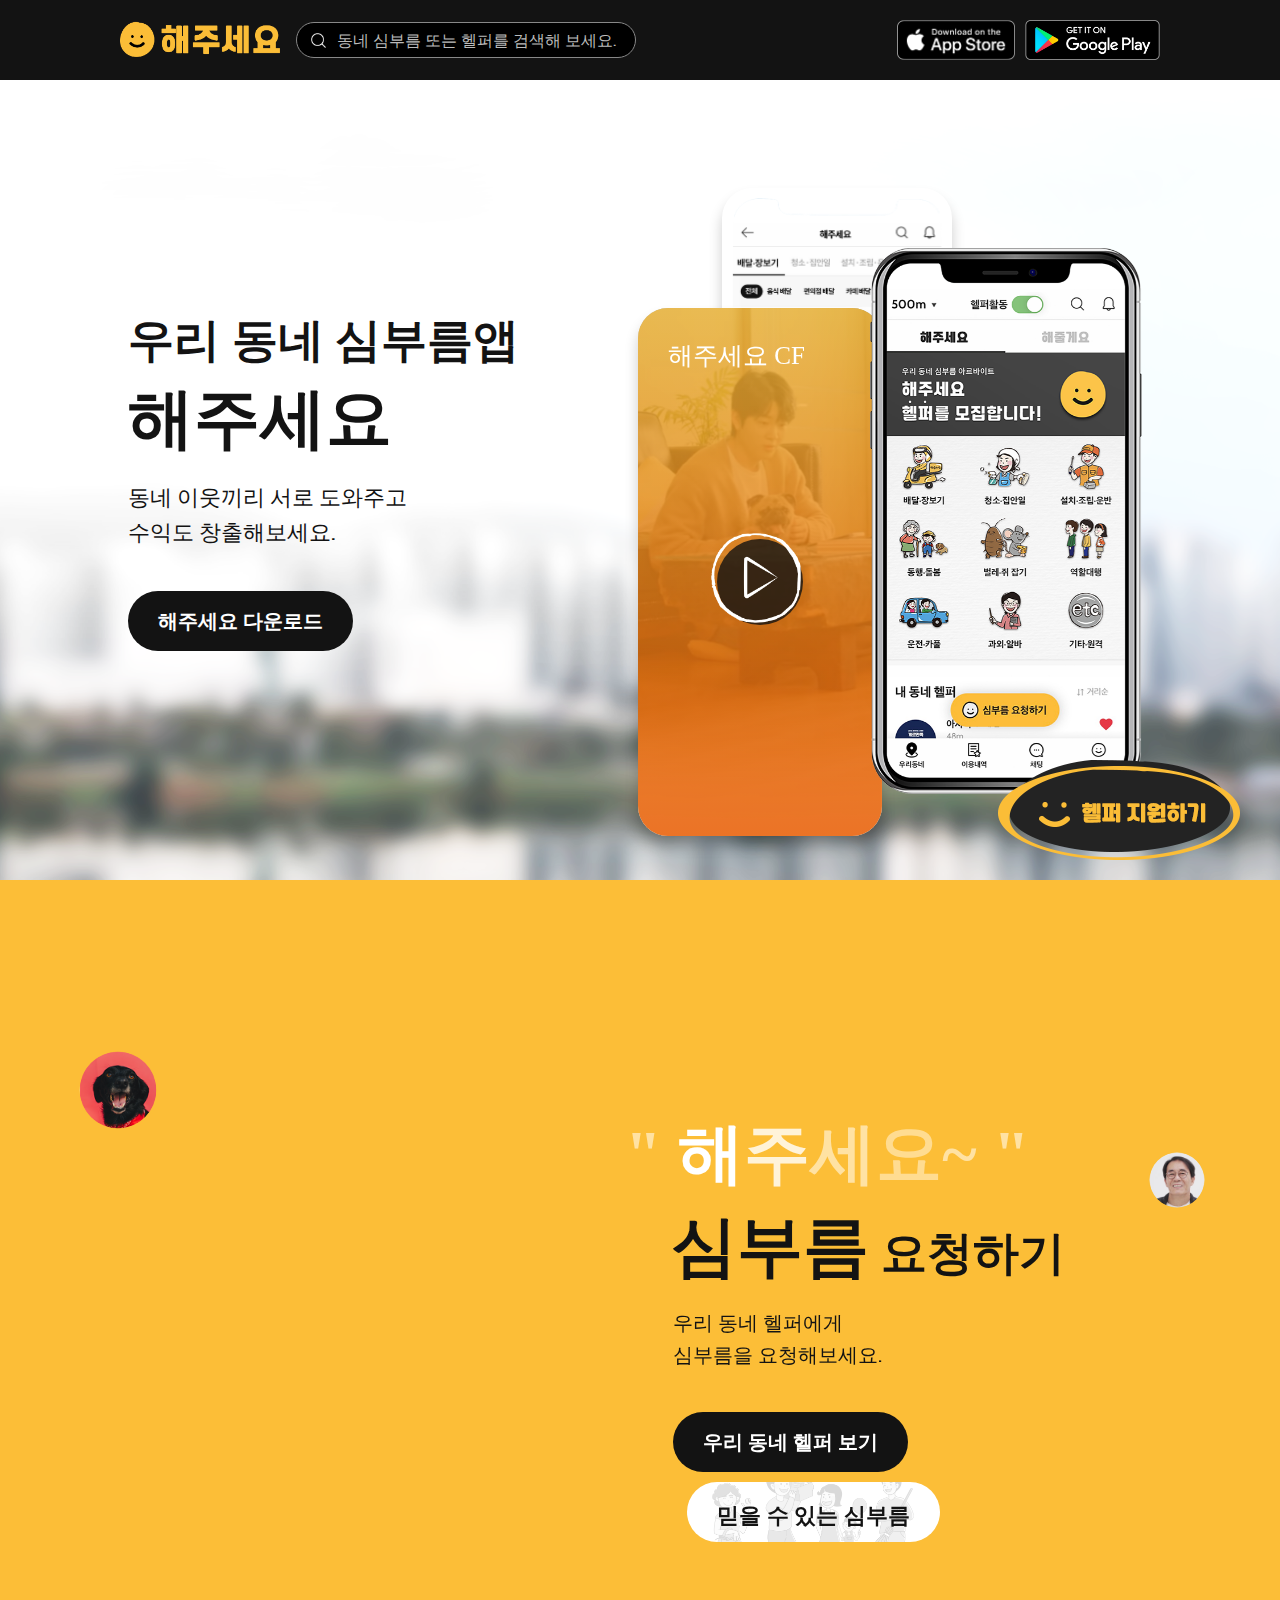
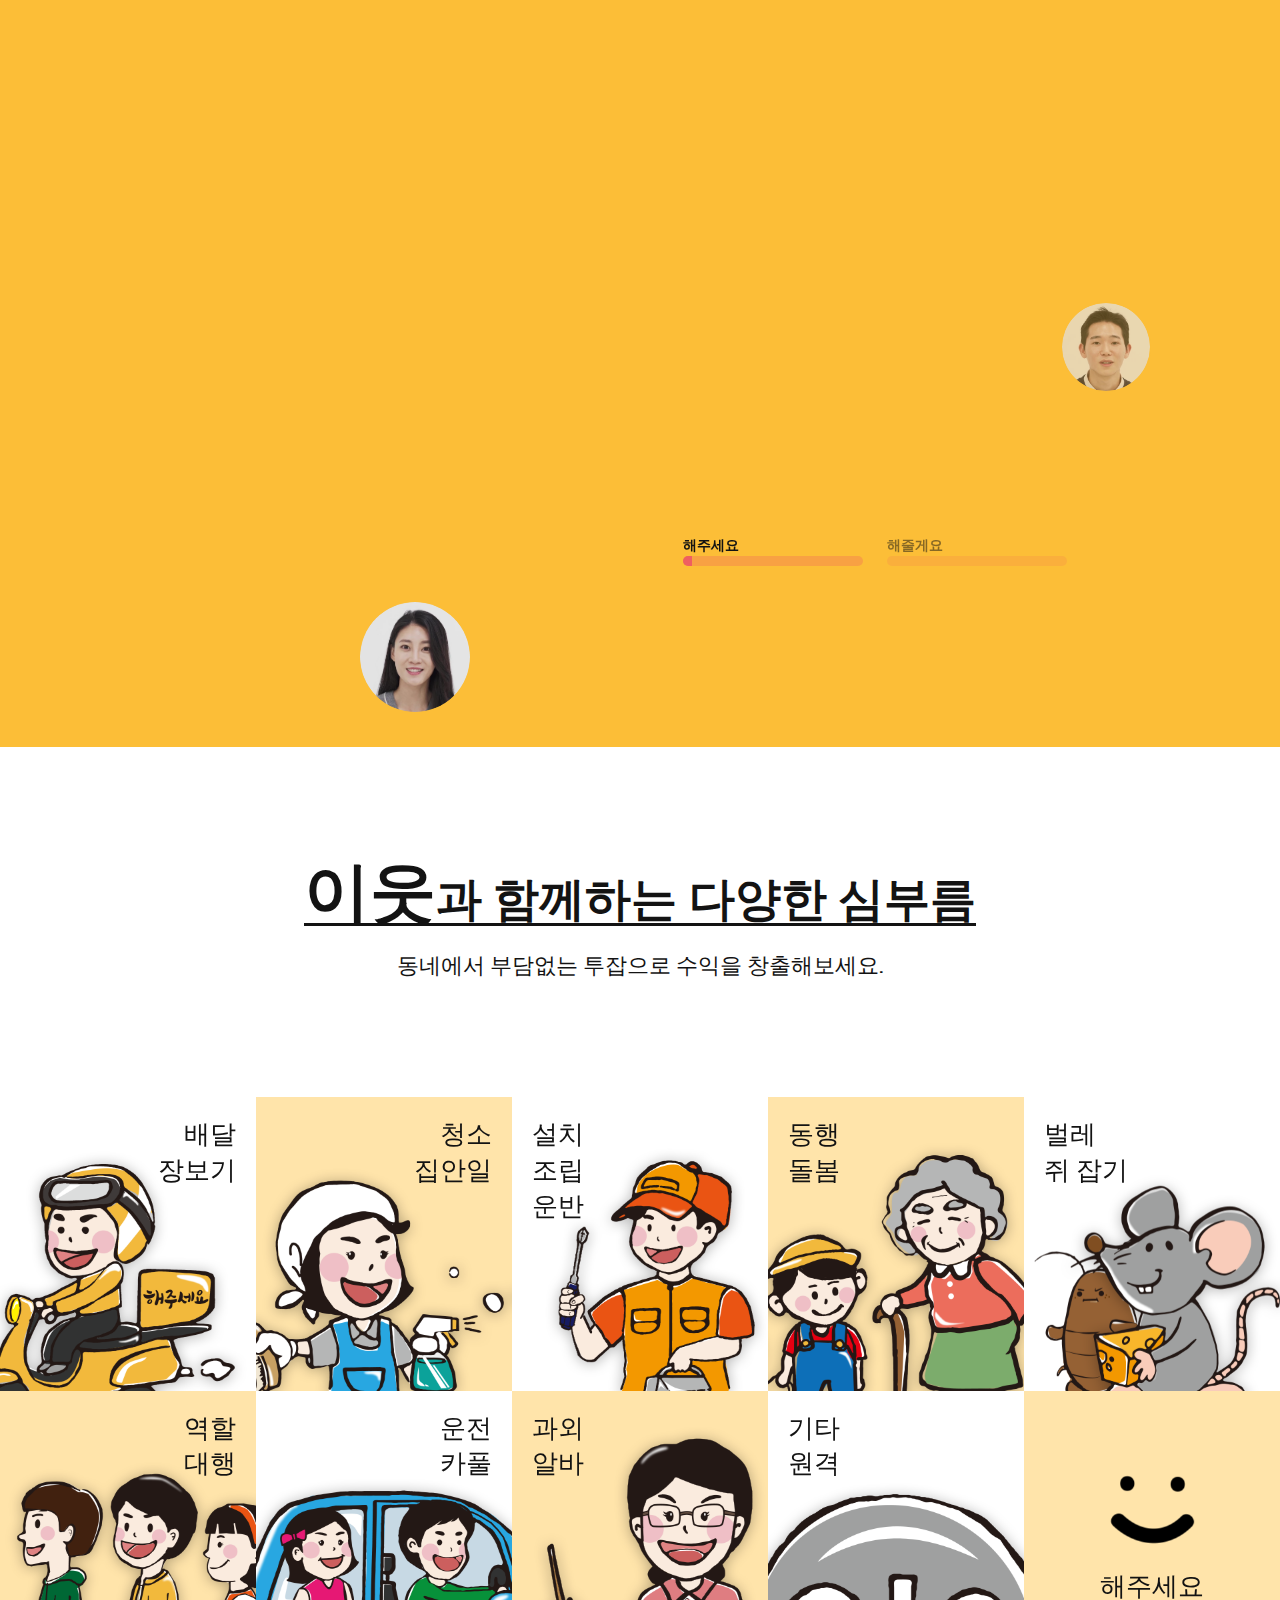
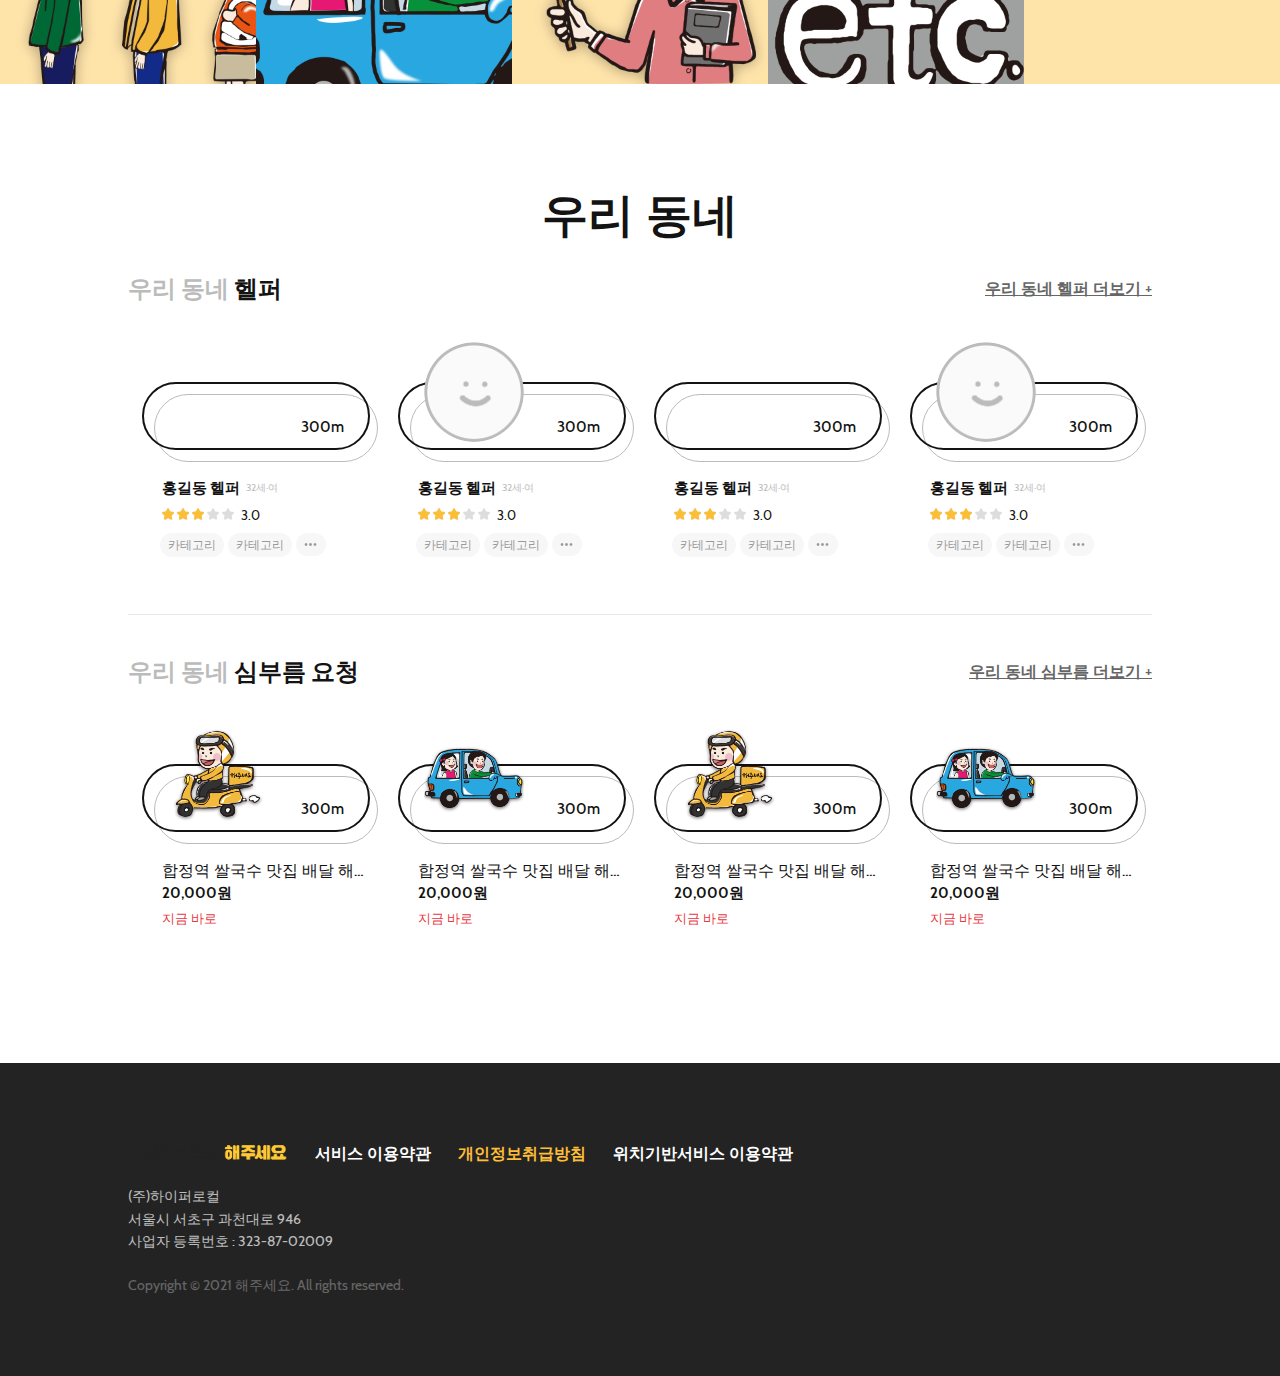
==== commit ce3f54f1: "fix img, javascript, css file path" ====
--- a/A010101.html
+++ b/A010101.html
@@ -11,19 +11,19 @@
     />
     <meta name="title" content="해주세요" />
     <meta name="format-detection" content="telephone=no" />
-    <script src="js/jquery.min.js"></script>
-    <script src="js/slick.min.js"></script>
-    <script src="js/swiper-bundle.min.js"></script>
-    <script src="js/swiper-bundle.min.js"></script>
-    <script src="js/photoswipe.min.js"></script>
-    <script src="js/photoswipe-ui-default.min.js"></script>
-    <script src="js/scripts.v1.js"></script>
-    <link rel="stylesheet" href="css/swiper-bundle.min.css" />
-    <link rel="stylesheet" href="css/photoswipe.min.css" />
-    <link rel="stylesheet" href="css/default-skin.min.css" />
-    <link rel="stylesheet" href="css/slick.min.css" />
-    <link rel="stylesheet" href="css/swiper-bundle.min.css" />
-    <link rel="stylesheet" href="css/style.v1.css" />
+    <script src="./js/jquery.min.js"></script>
+    <script src="./js/slick.min.js"></script>
+    <script src="./js/swiper-bundle.min.js"></script>
+    <script src="./js/swiper-bundle.min.js"></script>
+    <script src="./js/photoswipe.min.js"></script>
+    <script src="./js/photoswipe-ui-default.min.js"></script>
+    <script src="./js/scripts.v1.js"></script>
+    <link rel="stylesheet" href="./css/swiper-bundle.min.css" />
+    <link rel="stylesheet" href="./css/photoswipe.min.css" />
+    <link rel="stylesheet" href="./css/default-skin.min.css" />
+    <link rel="stylesheet" href="./css/slick.min.css" />
+    <link rel="stylesheet" href="./css/swiper-bundle.min.css" />
+    <link rel="stylesheet" href="./css/style.v1.css" />
   </head>
 
   <body>
@@ -34,7 +34,7 @@
             <ul class="util">
               <li>
                 <h1>
-                  <a href="A010101.html"><img src="img/logo.png" alt="" /></a>
+                  <a href="A010101.html"><img src="./img/logo.png" alt="" /></a>
                 </h1>
               </li>
               <li class="headerSearch">
@@ -52,7 +52,7 @@
                     <li>
                       <a href="#">
                         <div class="keyword-img">
-                          <img src="img/categoryA.png" alt="" />
+                          <img src="./img/categoryA.png" alt="" />
                         </div>
                         <span class="word">배달·장보기</span>
                       </a>
@@ -65,7 +65,7 @@
                     <li>
                       <a href="#">
                         <div class="keyword-img">
-                          <img src="img/categoryG.png" alt="" />
+                          <img src="./img/categoryG.png" alt="" />
                         </div>
                         <span class="word">배달·장보기</span>
                       </a>
@@ -87,7 +87,7 @@
                   href="javascript:void(0);"
                   onclick="goAppStore();"
                   class="btn-store"
-                  ><img src="img/app-store.png" alt=""
+                  ><img src="./img/app-store.png" alt=""
                 /></a>
               </li>
               <li>
@@ -95,7 +95,7 @@
                   href="javascript:void(0);"
                   onclick="goPlayStore();"
                   class="btn-store"
-                  ><img src="img/google-play.png" alt=""
+                  ><img src="./img/google-play.png" alt=""
                 /></a>
               </li>
               <li class="mobileSearch">
@@ -108,7 +108,7 @@
 
       <div class="fixed-btn">
         <a href="helpers"
-          ><img src="img/fixed-btn-01.png" alt="헬퍼 지원하기"
+          ><img src="./img/fixed-btn-01.png" alt="헬퍼 지원하기"
         /></a>
       </div>
       <div class="container">
@@ -134,13 +134,13 @@
                 <div class="mockup el-move-defualt">
                   <div class="device small">
                     <div class="device-inner">
-                      <img src="img/img-hepers.png" alt="" />
+                      <img src="./img/img-hepers.png" alt="" />
                     </div>
                   </div>
                   <div class="device video">
                     <p class="reco">해주세요 CF</p>
                     <div class="device-inner">
-                      <img src="img/img-video.png" alt="" />
+                      <img src="./img/img-video.png" alt="" />
                     </div>
                     <a
                       href="https://youtu.be/a8Wl3noHQjM"
@@ -151,7 +151,7 @@
                   </div>
                   <div class="device strong">
                     <div class="device-inner">
-                      <img src="img/img-device-main.png" alt="" />
+                      <img src="./img/img-device-main.png" alt="" />
                     </div>
                   </div>
                 </div>
@@ -195,12 +195,12 @@
                 <div class="mockup el-move">
                   <div class="device device01">
                     <div class="device-inner">
-                      <img src="img/img-profile.png" alt="" />
+                      <img src="./img/img-profile.png" alt="" />
                     </div>
                   </div>
                   <div class="device device02" style="position: relative">
                     <div class="device-inner">
-                      <img src="img/img-hepers.png" alt="" />
+                      <img src="./img/img-hepers.png" alt="" />
                     </div>
                   </div>
                 </div>
@@ -237,16 +237,16 @@
                       <div class="swiper-container device-swiper">
                         <ul class="swiper-wrapper">
                           <li class="swiper-slide">
-                            <img src="img/img-video.png" alt="" />
+                            <img src="./img/img-video.png" alt="" />
                           </li>
                           <li class="swiper-slide">
-                            <img src="img/img-demo.png" alt="" />
+                            <img src="./img/img-demo.png" alt="" />
                           </li>
                           <li class="swiper-slide">
-                            <img src="img/img-video.png" alt="" />
+                            <img src="./img/img-video.png" alt="" />
                           </li>
                           <li class="swiper-slide">
-                            <img src="img/img-demo.png" alt="" />
+                            <img src="./img/img-demo.png" alt="" />
                           </li>
                         </ul>
                         <div class="swiper-pagination"></div>
@@ -255,12 +255,12 @@
                   </div>
                   <div class="device device01">
                     <div class="device-inner">
-                      <img src="img/img-pagedetail.png" alt="" />
+                      <img src="./img/img-pagedetail.png" alt="" />
                     </div>
                   </div>
                   <div class="device device02">
                     <div class="device-inner">
-                      <img src="img/img-list.png" alt="" />
+                      <img src="./img/img-list.png" alt="" />
                     </div>
                   </div>
                 </div>
@@ -286,7 +286,7 @@
                 <div class="profile">
                   <span
                     class="img"
-                    style="background-image: url('img/img-request01.png')"
+                    style="background-image: url('./img/img-request01.png')"
                   >
                   </span>
                 </div>
@@ -301,7 +301,7 @@
                 <div class="profile">
                   <span
                     class="img"
-                    style="background-image: url('img/reviewer03.png')"
+                    style="background-image: url('./img/reviewer03.png')"
                   >
                   </span>
                 </div>
@@ -316,7 +316,7 @@
                 <div class="profile">
                   <span
                     class="img"
-                    style="background-image: url('img/reviewer02.png')"
+                    style="background-image: url('./img/reviewer02.png')"
                   >
                   </span>
                 </div>
@@ -331,7 +331,7 @@
                 <div class="profile">
                   <span
                     class="img"
-                    style="background-image: url('img/reviewer01.png')"
+                    style="background-image: url('./img/reviewer01.png')"
                   >
                   </span>
                 </div>
@@ -352,43 +352,43 @@
           <ul class="list-category">
             <li class="right">
               <p>배달<br />장보기</p>
-              <img src="img/category01.png" alt="" />
+              <img src="./img/category01.png" alt="" />
             </li>
             <li class="right">
               <p>청소<br />집안일</p>
-              <img src="img/category02.png" alt="" />
+              <img src="./img/category02.png" alt="" />
             </li>
             <li>
               <p>설치<br />조립<br />운반</p>
-              <img src="img/category03.png" alt="" />
+              <img src="./img/category03.png" alt="" />
             </li>
             <li>
               <p>동행<br />돌봄</p>
-              <img src="img/category04.png" alt="" />
+              <img src="./img/category04.png" alt="" />
             </li>
             <li>
               <p>벌레<br />쥐 잡기</p>
-              <img src="img/category05.png" alt="" />
+              <img src="./img/category05.png" alt="" />
             </li>
             <li class="right">
               <p>역할<br />대행</p>
-              <img src="img/category06.png" alt="" />
+              <img src="./img/category06.png" alt="" />
             </li>
             <li class="right">
               <p>운전<br />카풀</p>
-              <img src="img/category07.png" alt="" />
+              <img src="./img/category07.png" alt="" />
             </li>
             <li>
               <p>과외<br />알바</p>
-              <img src="img/category08.png" alt="" />
+              <img src="./img/category08.png" alt="" />
             </li>
             <li>
               <p>기타<br />원격</p>
-              <img src="img/category09.png" alt="" />
+              <img src="./img/category09.png" alt="" />
             </li>
             <li class="last">
               <p>해주세요</p>
-              <img src="img/category10.png" alt="" />
+              <img src="./img/category10.png" alt="" />
             </li>
           </ul>
         </section>
@@ -471,7 +471,7 @@
                           <span
                             class="img"
                             style="
-                              background-image: url(img/human-default-null.png);
+                              background-image: url(./img/human-default-null.png);
                             "
                           >
                           </span>
@@ -578,7 +578,7 @@
                           <span
                             class="img"
                             style="
-                              background-image: url(img/human-default-null.png);
+                              background-image: url(./img/human-default-null.png);
                             "
                           >
                           </span>
@@ -652,7 +652,7 @@
                         <div class="profile service">
                           <span
                             class="img"
-                            style="background-image: url(img/categoryA.png)"
+                            style="background-image: url(./img/categoryA.png)"
                           >
                           </span>
                         </div>
@@ -679,7 +679,7 @@
                         <div class="profile service">
                           <span
                             class="img"
-                            style="background-image: url(img/categoryG.png)"
+                            style="background-image: url(./img/categoryG.png)"
                           >
                           </span>
                         </div>
@@ -706,7 +706,7 @@
                         <div class="profile service">
                           <span
                             class="img"
-                            style="background-image: url(img/categoryA.png)"
+                            style="background-image: url(./img/categoryA.png)"
                           >
                           </span>
                         </div>
@@ -733,7 +733,7 @@
                         <div class="profile service">
                           <span
                             class="img"
-                            style="background-image: url(img/categoryG.png)"
+                            style="background-image: url(./img/categoryG.png)"
                           >
                           </span>
                         </div>
@@ -767,7 +767,7 @@
           <div class="fnb">
             <ul>
               <li class="logo">
-                <a href="#"><img src="img/logo-footer.png" alt="" /></a>
+                <a href="#"><img src="./img/logo-footer.png" alt="" /></a>
               </li>
               <li><a href="#">서비스 이용약관</a></li>
               <li>
